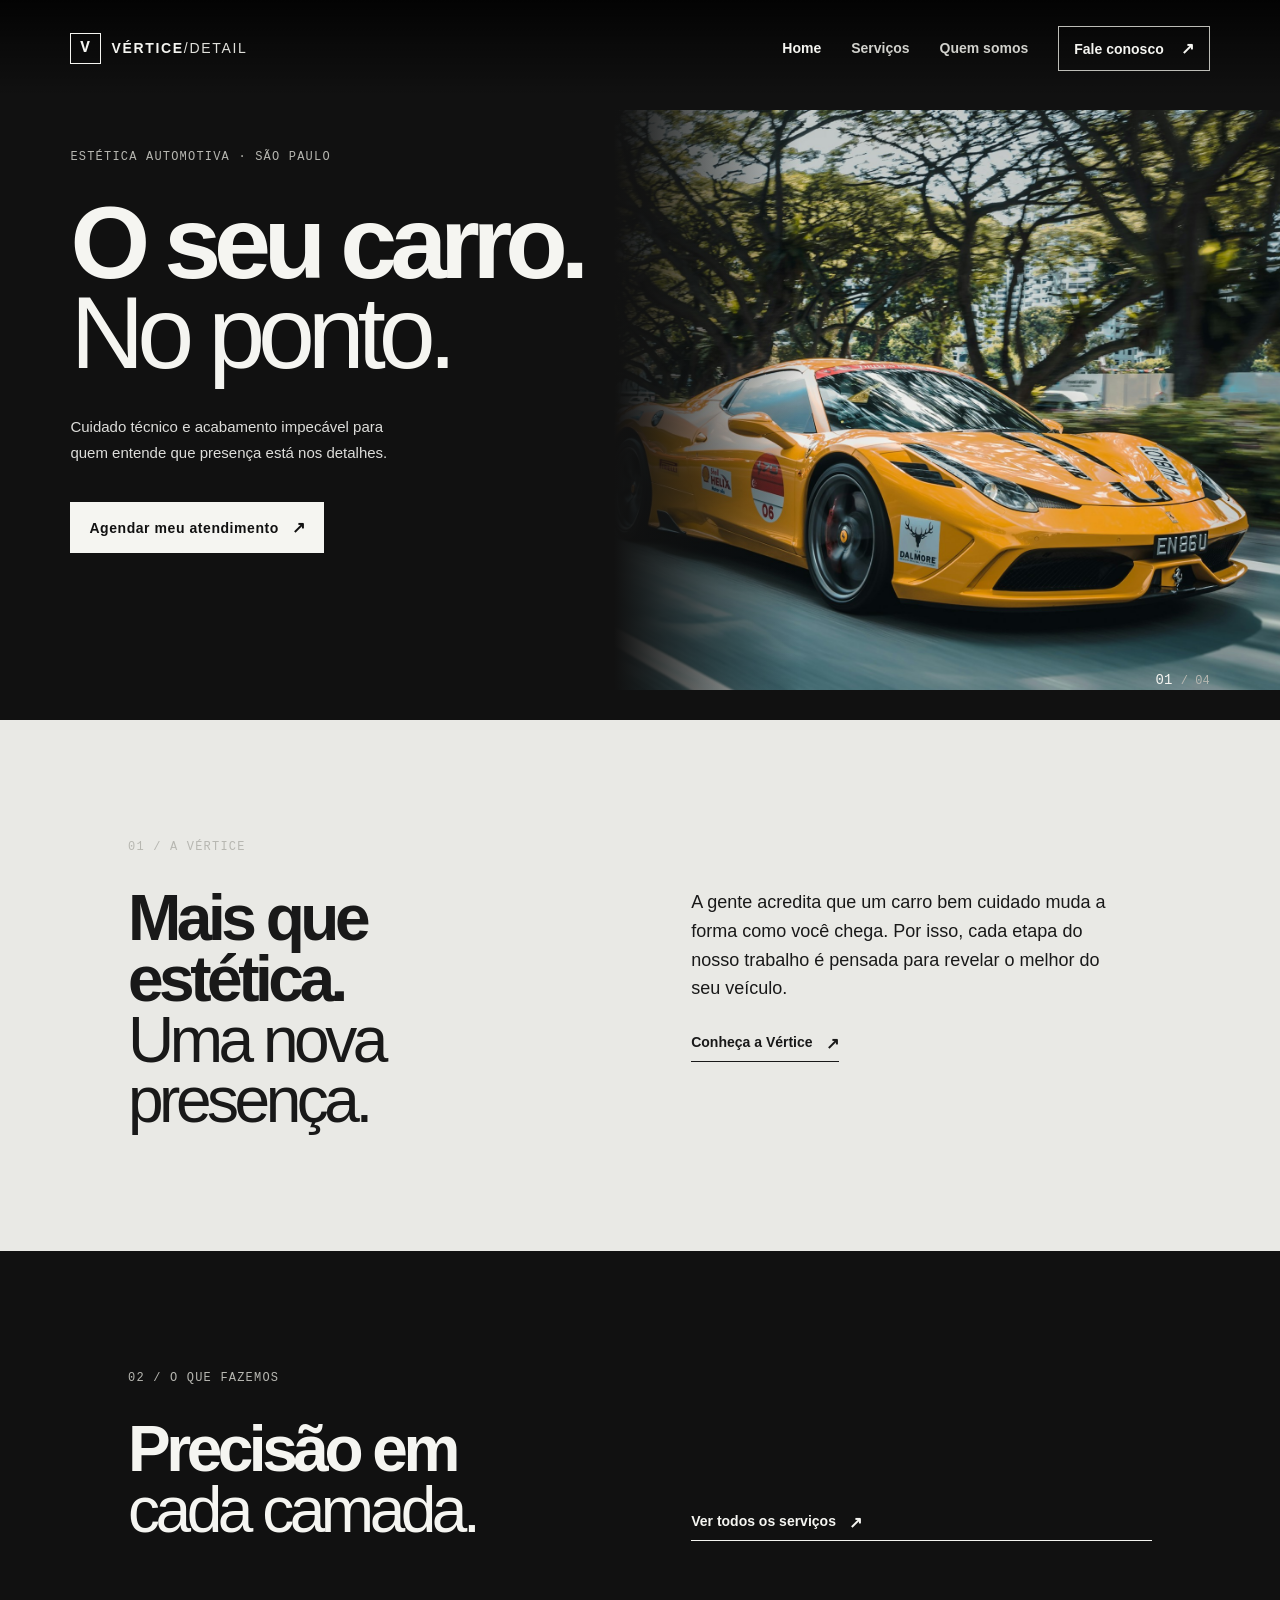
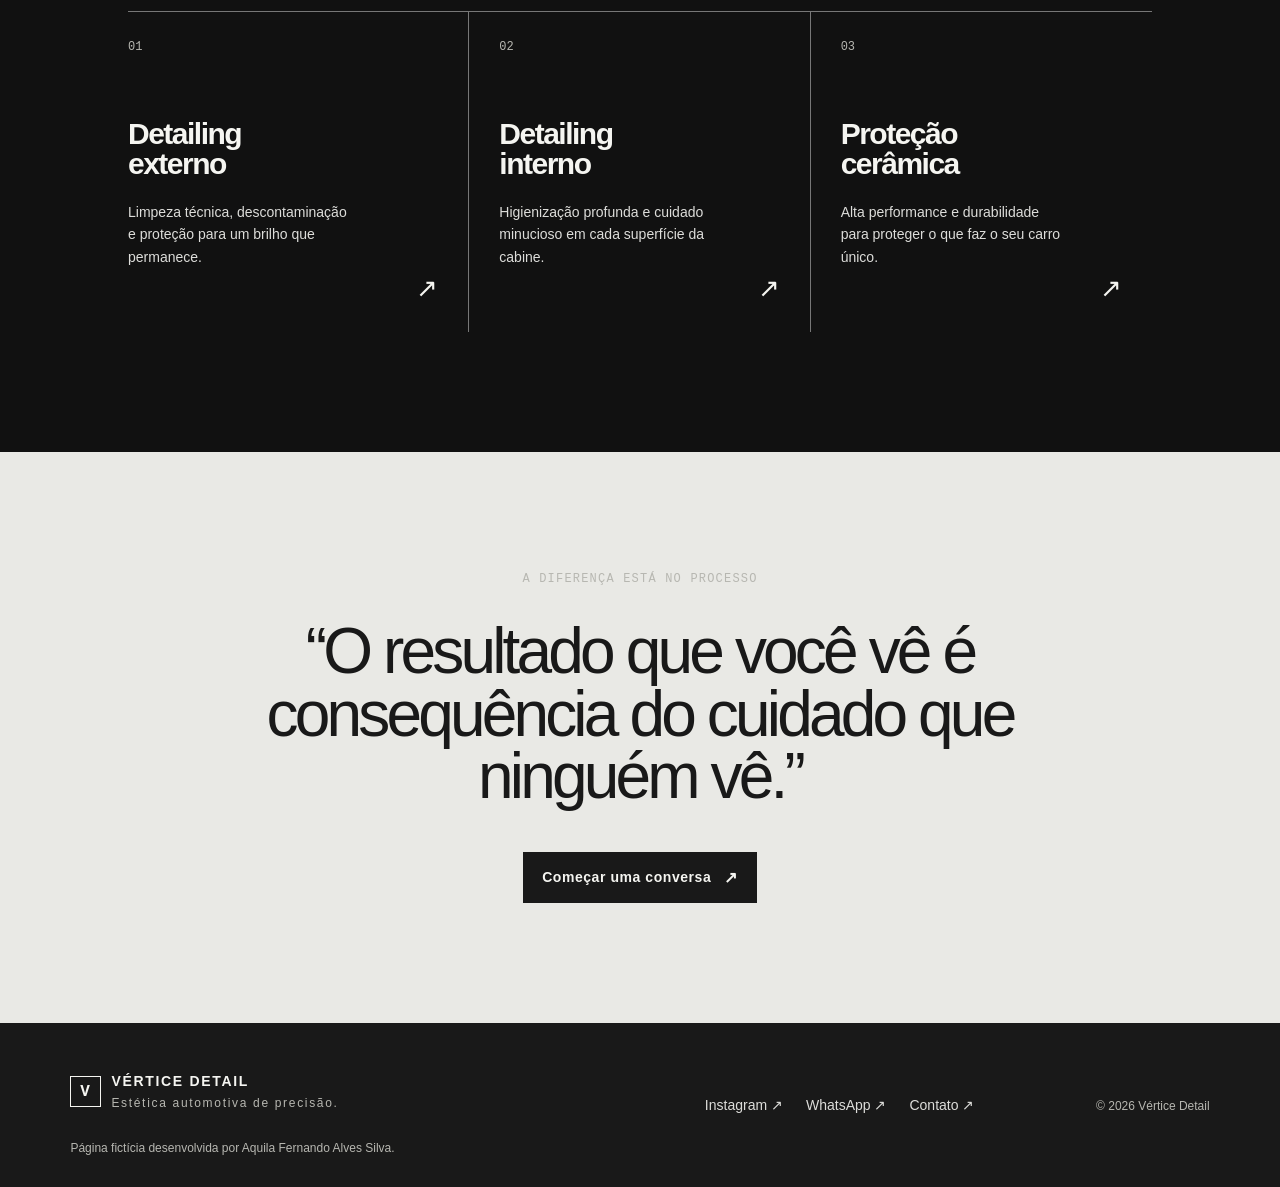
==== index.html @ d061bc7b "Reformat HTML for improved readability Applies consistent line breaks and indentation to meta tags, " ====
<!doctype html>
<html lang="pt-BR">
  <head>
    <meta charset="UTF-8" />
    <meta name="author" content="Aquila Fernando Alves Silva" />
    <meta name="viewport" content="width=device-width, initial-scale=1.0" />
    <meta name="referrer" content="no-referrer" />
    <meta
      http-equiv="Content-Security-Policy"
      content="default-src 'self'; base-uri 'self'; object-src 'none'; form-action 'none'; connect-src 'none'; script-src 'self'; style-src 'self' https://fonts.googleapis.com; font-src https://fonts.gstatic.com; img-src 'self'; media-src 'self';"
    />

    <title>Vértice Detail | Precisão em cada detalhe</title>

    <link
      rel="icon"
      href="assets/icons/arrow-up-right.svg"
      type="image/svg+xml"
    />
    <link rel="stylesheet" href="css/style.css" />
    <script src="js/main.js" defer></script>
  </head>

  <body>
    <a class="skip-link" href="#main-content"
      >Pular para o conteúdo principal</a
    >
    <!-- Cabeçalho compartilhado entre as páginas. -->
    <header class="site-header">
      <a
        class="brand"
        href="index.html"
        aria-label="Vértice Detail, página inicial"
        ><span class="brand-mark">V</span
        ><span>VÉRTICE<span class="brand-muted">/DETAIL</span></span></a
      >
      <button
        class="menu-toggle"
        type="button"
        aria-label="Abrir menu"
        aria-expanded="false"
        aria-controls="main-navigation"
      >
        <span></span><span></span>
      </button>
      <nav
        class="main-nav"
        id="main-navigation"
        aria-label="Navegação principal"
      >
        <a class="active" href="index.html" aria-current="page">Home</a
        ><a href="servicos.html">Serviços</a
        ><a href="quem-somos.html">Quem somos</a
        ><a class="nav-contact" href="contato.html"
          >Fale conosco <span>↗</span></a
        >
      </nav>
    </header>

    <!-- Conteúdo principal da página inicial. -->
    <main id="main-content" tabindex="-1">
      <section class="hero home-hero">
        <div class="hero-copy reveal">
          <p class="eyebrow">ESTÉTICA AUTOMOTIVA · SÃO PAULO</p>
          <h1>O seu carro.<br /><em>No ponto.</em></h1>
          <p class="hero-text">
            Cuidado técnico e acabamento impecável para quem entende que
            presença está nos detalhes.
          </p>
          <a class="button button-light" href="contato.html"
            >Agendar meu atendimento <span>↗</span></a
          >
        </div>
        <div
          class="hero-image image-home reveal"
          role="img"
          aria-label="Carro esportivo preto com acabamento brilhante"
        ></div>
        <div class="hero-number">01 <span>/ 04</span></div>
      </section>
      <section class="intro-section section-pad">
        <div class="section-label">01 / A VÉRTICE</div>
        <div class="intro-content">
          <h2>Mais que estética.<br /><em>Uma nova presença.</em></h2>
          <div>
            <p class="lead">
              A gente acredita que um carro bem cuidado muda a forma como você
              chega. Por isso, cada etapa do nosso trabalho é pensada para
              revelar o melhor do seu veículo.
            </p>
            <a class="text-link" href="quem-somos.html"
              >Conheça a Vértice <span>↗</span></a
            >
          </div>
        </div>
      </section>
      <section class="dark-section section-pad services-preview">
        <div class="section-label">02 / O QUE FAZEMOS</div>
        <div class="section-heading">
          <h2>Precisão em<br /><em>cada camada.</em></h2>
          <a class="text-link" href="servicos.html"
            >Ver todos os serviços <span>↗</span></a
          >
        </div>
        <div class="service-grid">
          <article class="service-card">
            <span class="service-index">01</span>
            <h3>Detailing<br />externo</h3>
            <p>
              Limpeza técnica, descontaminação e proteção para um brilho que
              permanece.
            </p>
            <a href="servicos.html" aria-label="Ver detailing externo">↗</a>
          </article>
          <article class="service-card">
            <span class="service-index">02</span>
            <h3>Detailing<br />interno</h3>
            <p>
              Higienização profunda e cuidado minucioso em cada superfície da
              cabine.
            </p>
            <a href="servicos.html" aria-label="Ver detailing interno">↗</a>
          </article>
          <article class="service-card">
            <span class="service-index">03</span>
            <h3>Proteção<br />cerâmica</h3>
            <p>
              Alta performance e durabilidade para proteger o que faz o seu
              carro único.
            </p>
            <a href="servicos.html" aria-label="Ver proteção cerâmica">↗</a>
          </article>
        </div>
      </section>
      <section class="quote-section section-pad">
        <p class="eyebrow">A DIFERENÇA ESTÁ NO PROCESSO</p>
        <blockquote>
          “O resultado que você vê é consequência do cuidado que ninguém vê.”
        </blockquote>
        <a class="button button-dark" href="contato.html"
          >Começar uma conversa <span>↗</span></a
        >
      </section>
    </main>

    <!-- Rodapé com autoria da página fictícia. -->
    <footer class="site-footer">
      <div class="footer-brand">
        <span class="brand-mark">V</span>
        <p>VÉRTICE DETAIL<br /><span>Estética automotiva de precisão.</span></p>
      </div>
      <div class="footer-links">
        <a href="contato.html">Instagram ↗</a
        ><a href="contato.html">WhatsApp ↗</a
        ><a href="contato.html">Contato ↗</a>
      </div>
      <p class="copyright">© 2026 Vértice Detail</p>
      <p class="footer-note">
        Página fictícia desenvolvida por Aquila Fernando Alves Silva.
      </p>
    </footer>
  </body>
</html>
---- css/style.css ----
@import url("https://fonts.googleapis.com/css2?family=Manrope:wght@400;500;600;700;800&display=swap");

/* Variáveis principais da identidade visual. */
:root {
  --black: #111111;
  --ink: #191919;
  --paper: #e9e9e5;
  --muted: #b7b7b1;
  --line: #c7c7c1;
  --white: #f5f5f1;
  --dark-text: #ddddda;
}

/* Base global e acessibilidade de foco. */
* {
  box-sizing: border-box;
}
html {
  scroll-behavior: smooth;
}
body {
  margin: 0;
  background: var(--paper);
  color: var(--ink);
  font-family: "Manrope", sans-serif;
  font-size: 16px;
}
a {
  color: inherit;
  text-decoration: none;
}
button,
input,
textarea {
  font: inherit;
}
:focus-visible {
  outline: 3px solid #f2f2ed;
  outline-offset: 4px;
}
/* Navegação principal e marca. */
.site-header {
  align-items: center;
  background: linear-gradient(180deg, rgba(0, 0, 0, 0.82), rgba(0, 0, 0, 0));
  display: flex;
  height: 96px;
  justify-content: space-between;
  padding: 0 5.5vw;
  position: absolute;
  top: 0;
  width: 100%;
  z-index: 2;
}
.brand,
.footer-brand {
  align-items: center;
  display: flex;
  font-size: 14px;
  font-weight: 800;
  gap: 10px;
  letter-spacing: 0.12em;
}
.site-header .brand {
  color: var(--white);
}
.brand-mark {
  align-items: center;
  border: 1px solid currentColor;
  display: inline-flex;
  font-family: monospace;
  font-size: 16px;
  height: 31px;
  justify-content: center;
  width: 31px;
}
.brand-muted {
  color: #e0e0db;
  font-weight: 500;
}
.main-nav {
  align-items: center;
  display: flex;
  font-size: 14px;
  font-weight: 600;
  gap: 30px;
}
.main-nav a {
  color: #d1d1cc;
  transition: color 0.2s;
}
.main-nav a:hover,
.main-nav a.active {
  color: var(--white);
}
.nav-contact {
  border: 1px solid #bdbdb7;
  color: var(--white) !important;
  padding: 12px 15px;
}
.nav-contact span,
.button span,
.text-link span {
  font-size: 16px;
  margin-left: 13px;
}
.menu-toggle {
  display: none;
}
/* Hero e chamada inicial. */
.hero {
  background: var(--black);
  color: var(--white);
  min-height: 720px;
  overflow: hidden;
  padding: 150px 5.5vw 72px;
  position: relative;
}
.hero-copy {
  position: relative;
  width: 54%;
  z-index: 1;
}
.eyebrow,
.section-label {
  color: var(--muted);
  font-family: monospace;
  font-size: 12px;
  letter-spacing: 0.1em;
  margin: 0 0 34px;
}
.hero h1 {
  font-size: clamp(56px, 8vw, 124px);
  letter-spacing: -0.07em;
  line-height: 0.88;
  margin: 0 0 36px;
}
.hero h1 em,
h2 em {
  font-style: normal;
  font-weight: 400;
}
.hero-text {
  color: var(--dark-text);
  font-size: 15px;
  line-height: 1.7;
  margin: 0 0 37px;
  max-width: 330px;
}
.button {
  align-items: center;
  display: inline-flex;
  font-size: 14px;
  font-weight: 700;
  letter-spacing: 0.04em;
  padding: 16px 19px;
  transition: transform 0.2s;
}
.button:hover {
  transform: translateY(-3px);
}
.button-light {
  background: var(--white);
  color: var(--black);
}
.button-dark {
  background: var(--ink);
  color: var(--white);
}
.hero-image {
  aspect-ratio: 13 / 10;
  background-position: center;
  background-size: cover;
  height: 580px;
  position: absolute;
  right: 0;
  top: 110px;
  width: 52%;
}
.image-home {
  background-image:
    linear-gradient(90deg, var(--black), transparent 28%),
    url("../assets/images/hero-car.jpg");
}
.hero-number {
  bottom: 32px;
  color: var(--white);
  font: 14px monospace;
  position: absolute;
  right: 5.5vw;
}
.hero-number span {
  color: var(--muted);
  font-size: 12px;
}
/* Seções de conteúdo e serviços. */
.section-pad {
  padding: 120px 10vw;
}
.intro-content,
.section-heading,
.content-grid,
.contact-layout {
  display: grid;
  gap: 8vw;
  grid-template-columns: 1fr 1fr;
}
.intro-content h2,
.section-heading h2,
.content-grid h2,
.contact-details h2 {
  font-size: clamp(37px, 5vw, 70px);
  letter-spacing: -0.07em;
  line-height: 0.95;
  margin: 0;
}
.lead {
  font-size: 18px;
  line-height: 1.6;
  margin: 0 0 30px;
  max-width: 430px;
}
.text-link {
  border-bottom: 1px solid currentColor;
  display: inline-flex;
  font-size: 14px;
  font-weight: 700;
  padding-bottom: 8px;
}
.dark-section {
  background: var(--black);
  color: var(--white);
}
.section-heading {
  align-items: end;
  margin-bottom: 70px;
}
.service-grid {
  border-top: 1px solid #777;
  display: grid;
  grid-template-columns: repeat(3, 1fr);
}
.service-card {
  border-right: 1px solid #777;
  min-height: 320px;
  padding: 24px 30px 30px 0;
  position: relative;
}
.service-card + .service-card {
  padding-left: 30px;
}
.service-card:last-child {
  border: 0;
}
.service-index,
.numbered-list span,
.service-row span {
  color: var(--muted);
  font: 12px monospace;
}
.service-card h3 {
  font-size: 30px;
  letter-spacing: -0.05em;
  line-height: 1;
  margin: 65px 0 22px;
}
.service-card p,
.service-row p {
  color: var(--dark-text);
  font-size: 14px;
  line-height: 1.6;
  max-width: 230px;
}
.service-card > a {
  bottom: 28px;
  font-size: 26px;
  position: absolute;
  right: 30px;
}
.quote-section {
  align-items: center;
  display: flex;
  flex-direction: column;
  text-align: center;
}
.quote-section blockquote {
  font-size: clamp(30px, 5vw, 66px);
  letter-spacing: -0.06em;
  line-height: 0.98;
  margin: 0 auto 44px;
  max-width: 900px;
}
/* Rodapé e autoria do projeto. */
.site-footer {
  align-items: end;
  background: var(--ink);
  color: var(--white);
  display: grid;
  grid-template-columns: 1fr 1fr auto;
  padding: 48px 5.5vw 32px;
}
.footer-brand p {
  font-size: 14px;
  line-height: 1.5;
  margin: 0;
}
.footer-brand p span,
.copyright,
.footer-note {
  color: var(--muted);
  font-size: 12px;
  font-weight: 400;
}
.footer-links {
  display: flex;
  gap: 23px;
  justify-content: center;
}
.footer-links a {
  color: var(--dark-text);
  font-size: 14px;
}
.copyright {
  margin: 0;
}
.footer-note {
  grid-column: 1 / -1;
  margin: 28px 0 0;
}
.page-hero {
  background: var(--black);
  color: var(--white);
  min-height: 480px;
  padding: 180px 10vw 70px;
}
.page-hero h1 {
  font-size: clamp(52px, 9vw, 120px);
  letter-spacing: -0.08em;
  line-height: 0.85;
  margin: 0;
}
.page-hero p {
  color: var(--dark-text);
  font-size: 16px;
  line-height: 1.6;
  margin: 32px 0 0;
  max-width: 370px;
}
.body-copy {
  font-size: 16px;
  line-height: 1.8;
  max-width: 500px;
}
.numbered-list,
.service-list {
  border-top: 1px solid var(--line);
  margin-top: 50px;
}
.numbered-list div {
  align-items: center;
  border-bottom: 1px solid var(--line);
  display: flex;
  justify-content: space-between;
  padding: 22px 0;
}
.service-list {
  border-color: #777;
}
.service-row {
  align-items: center;
  border-bottom: 1px solid #777;
  display: grid;
  gap: 20px;
  grid-template-columns: 60px 180px 1fr 30px;
  padding: 30px 0;
}
.service-image {
  aspect-ratio: 16 / 10;
  display: block;
  object-fit: cover;
  width: 100%;
}
.service-copy h3,
.service-copy p {
  margin-left: 0;
}
.service-row h3 {
  font-size: 28px;
  letter-spacing: -0.05em;
  margin: 0;
}
.service-row p {
  margin: 0;
}
.contact-layout {
  grid-template-columns: 0.8fr 1.2fr;
}
.contact-details p {
  color: #4d4d49;
  font-size: 16px;
  line-height: 1.6;
  max-width: 280px;
}
.contact-details address {
  font-size: 16px;
  font-style: normal;
  line-height: 2;
  margin-top: 60px;
}
/* Formulário e mensagens de validação. */
.contact-form {
  display: grid;
  gap: 28px;
}
.field {
  border-bottom: 1px solid #777;
  display: flex;
  flex-direction: column;
  gap: 10px;
  padding-bottom: 12px;
}
.field label {
  color: #50504b;
  font: 12px monospace;
  letter-spacing: 0.08em;
}
.field input,
.field textarea {
  background: transparent;
  border: 0;
  color: var(--ink);
  font:
    16px "Manrope",
    sans-serif;
  outline: none;
  padding: 0;
  resize: vertical;
}
.field input::placeholder,
.field textarea::placeholder {
  color: #656560;
  opacity: 1;
}
.field textarea {
  min-height: 85px;
}
.form-status {
  color: #315f3d;
  font-size: 14px;
  margin: 12px 0 0;
}
.honeypot {
  height: 0;
  left: -9999px;
  overflow: hidden;
  position: absolute;
  width: 1px;
}
.consent-field {
  align-items: flex-start;
  color: #4d4d49;
  display: flex;
  font-size: 12px;
  gap: 9px;
  line-height: 1.5;
  margin-bottom: 16px;
}
.consent-field input {
  accent-color: var(--ink);
  flex: 0 0 auto;
  margin-top: 3px;
}
.privacy-note {
  color: #656560;
  font-size: 12px;
  line-height: 1.5;
  margin: 12px 0 0;
}
.field-error {
  border-color: #9b2d2d;
}
.error-message {
  color: #9b2d2d;
  font-size: 14px;
  margin: 6px 0 0;
}

.skip-link {
  background: var(--white);
  color: var(--black);
  left: 1rem;
  padding: 0.75rem 1rem;
  position: absolute;
  top: -5rem;
  z-index: 10;
}

.skip-link:focus {
  top: 1rem;
}

@media (prefers-reduced-motion: reduce) {
  *,
  *::before,
  *::after {
    scroll-behavior: auto !important;
    transition-duration: 0.01ms !important;
    animation-duration: 0.01ms !important;
    animation-iteration-count: 1 !important;
  }
}
/* Adaptações para telas pequenas. */
@media (max-width: 700px) {
  .site-header {
    height: 72px;
    padding: 0 6vw;
  }
  .menu-toggle {
    background: transparent;
    border: 0;
    display: grid;
    gap: 5px;
    padding: 10px;
    position: relative;
    z-index: 3;
  }
  .menu-toggle span {
    background: var(--white);
    display: block;
    height: 1px;
    width: 23px;
  }
  .main-nav {
    align-items: stretch;
    background: var(--black);
    display: none;
    flex-direction: column;
    gap: 0;
    left: 0;
    padding: 80px 6vw 30px;
    position: absolute;
    top: 0;
    width: 100%;
  }
  .main-nav.open {
    display: flex;
  }
  .main-nav a {
    border-bottom: 1px solid #777;
    color: var(--white);
    padding: 17px 0;
  }
  .hero {
    min-height: 0;
    padding: 138px 6vw 80px;
  }
  .hero-copy {
    width: 100%;
  }
  .hero h1 {
    font-size: clamp(58px, 18vw, 100px);
  }
  .hero-image {
    height: auto;
    margin: 70px -6vw 0;
    position: relative;
    right: auto;
    top: auto;
    width: calc(100% + 12vw);
  }
  .image-home {
    background-image:
      linear-gradient(0deg, var(--black), transparent 70%),
      url("../assets/images/hero-car.jpg");
  }
  .hero-number {
    bottom: 24px;
    right: 6vw;
  }
  .section-pad {
    padding: 80px 8vw;
  }
  .intro-content,
  .section-heading,
  .content-grid,
  .contact-layout {
    display: block;
  }
  .intro-content h2,
  .section-heading h2 {
    margin-bottom: 40px;
  }
  .service-grid {
    display: block;
  }
  .service-card,
  .service-card + .service-card {
    border-bottom: 1px solid #777;
    border-right: 0;
    min-height: 260px;
    padding: 24px 0;
  }
  .service-card h3 {
    margin-top: 45px;
  }
  .section-heading {
    margin-bottom: 45px;
  }
  .site-footer {
    display: block;
    padding: 40px 8vw 25px;
  }
  .footer-links {
    justify-content: start;
    margin: 35px 0;
  }
  .page-hero {
    min-height: 400px;
    padding: 145px 8vw 55px;
  }
  .page-hero h1 {
    font-size: 63px;
  }
  .service-row {
    grid-template-columns: 40px 100px 1fr 20px;
    gap: 14px;
  }
  .service-row p {
    max-width: none;
  }
  .service-row h3 {
    font-size: 22px;
  }
  .contact-details {
    margin-bottom: 60px;
  }
  .contact-details address {
    margin-top: 35px;
  }
  .quote-section blockquote {
    font-size: 43px;
  }
}
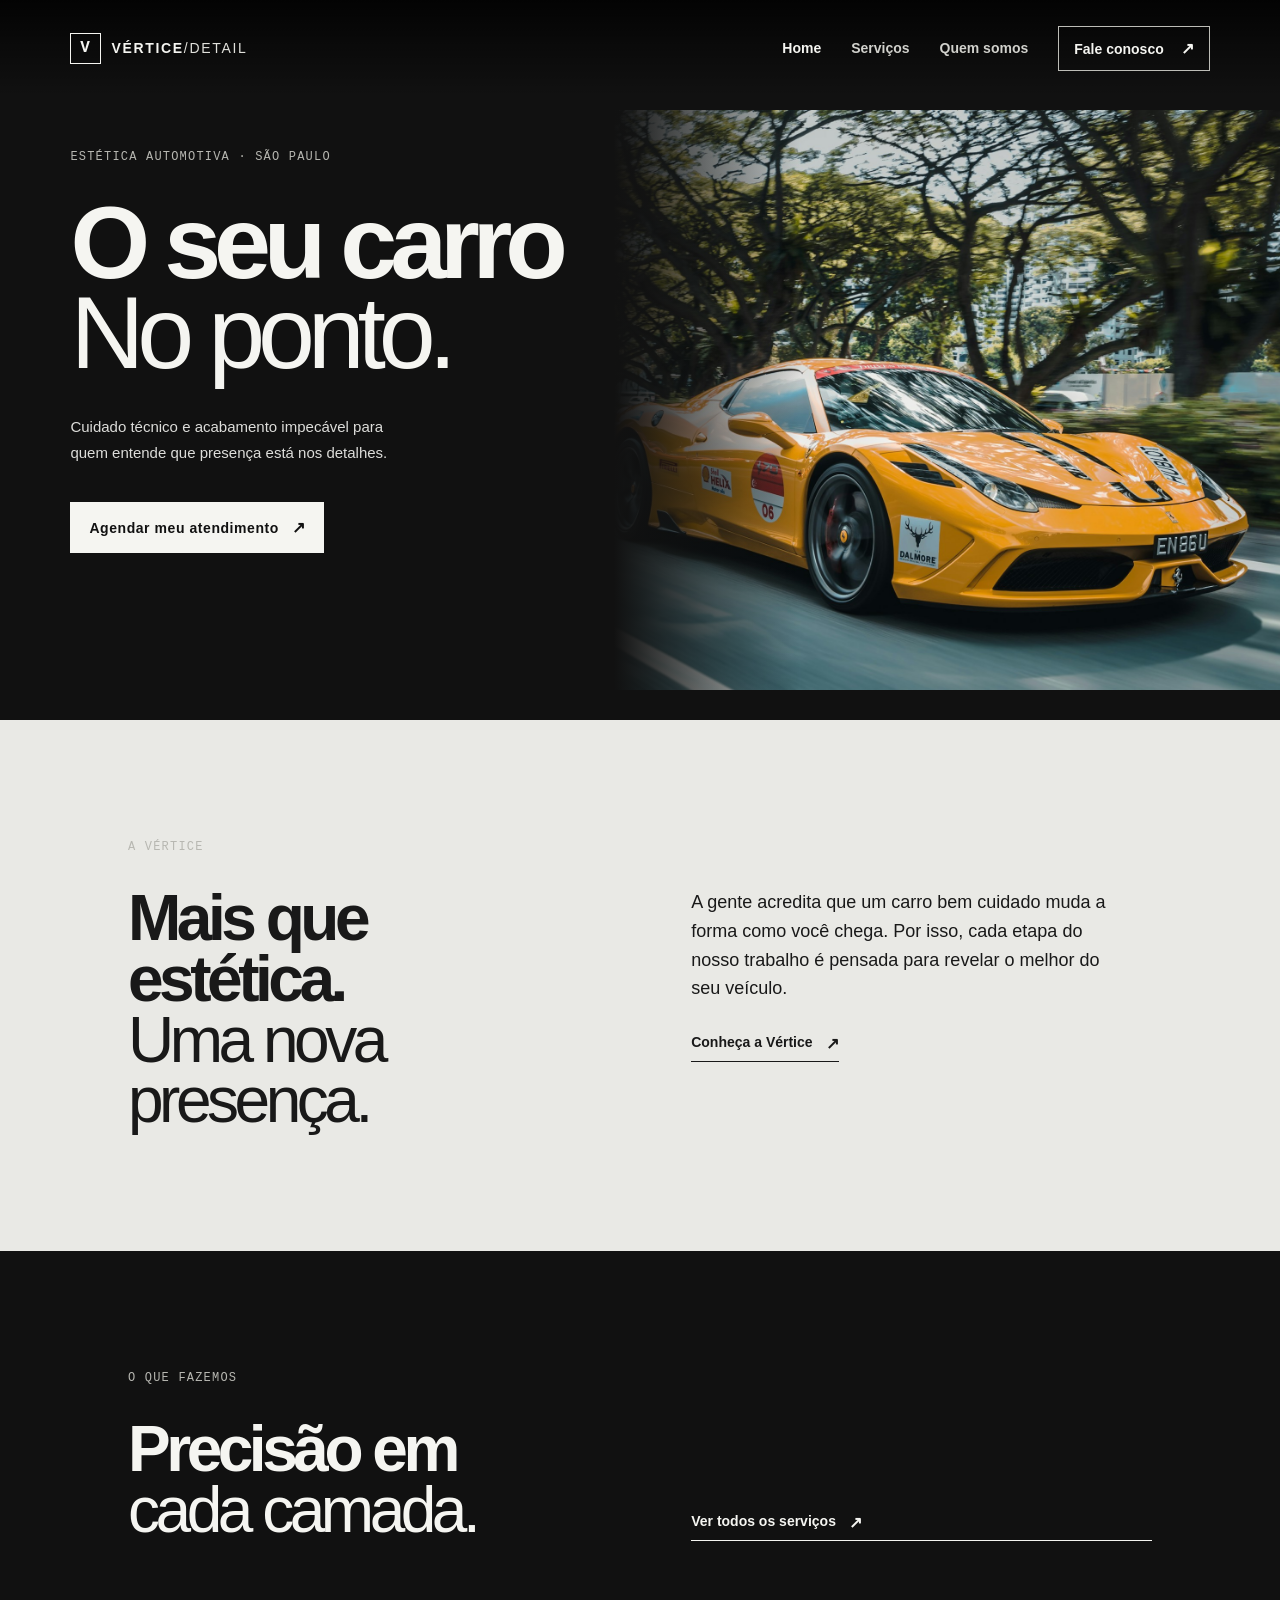
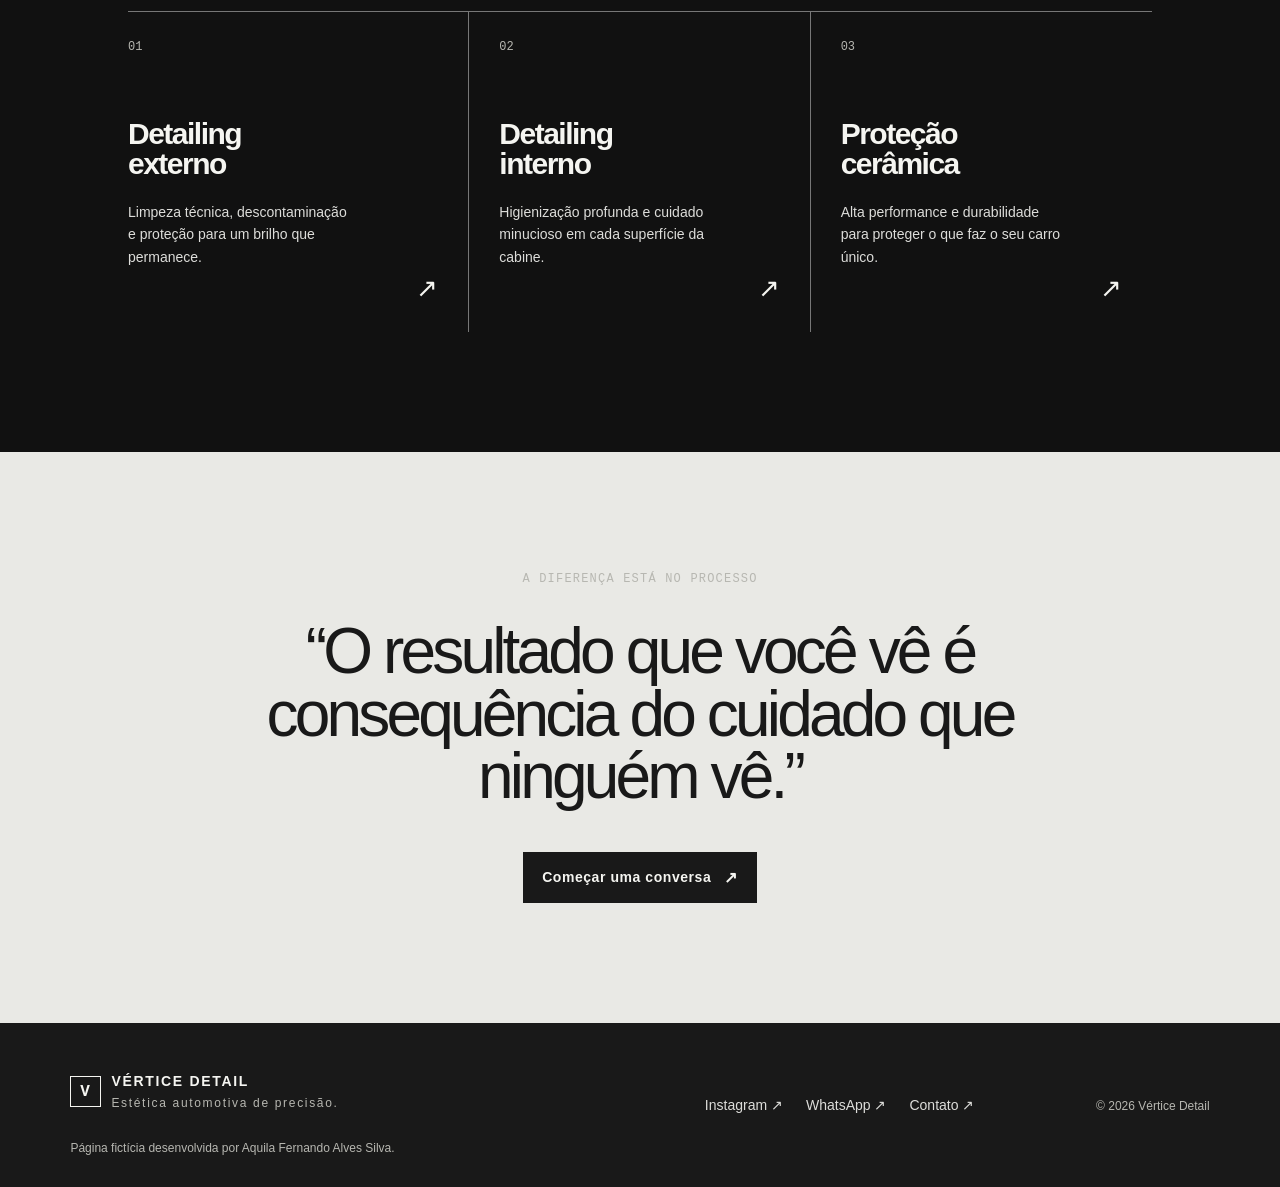
==== commit 41d36163: "Add SEO metadata and web manifest Implements technical SEO requirements including a web manifest, si" ====
--- a/index.html
+++ b/index.html
@@ -4,6 +4,11 @@
     <meta charset="UTF-8" />
     <meta name="author" content="Aquila Fernando Alves Silva" />
     <meta name="viewport" content="width=device-width, initial-scale=1.0" />
+    <meta
+      name="description"
+      content="Estética automotiva de precisão em São Paulo. Detailing, proteção cerâmica e cuidado técnico para o seu carro."
+    />
+    <meta name="theme-color" content="#111111" />
     <meta name="referrer" content="no-referrer" />
     <meta
       http-equiv="Content-Security-Policy"
@@ -11,12 +16,23 @@
     />
 
     <title>Vértice Detail | Precisão em cada detalhe</title>
+    <meta property="og:type" content="website" />
+    <meta
+      property="og:title"
+      content="Vértice Detail | Precisão em cada detalhe"
+    />
+    <meta
+      property="og:description"
+      content="Cuidado técnico e acabamento impecável para quem entende que presença está nos detalhes."
+    />
+    <meta property="og:image" content="assets/images/hero-car.jpg" />
 
     <link
       rel="icon"
       href="assets/icons/arrow-up-right.svg"
       type="image/svg+xml"
     />
+    <link rel="manifest" href="site.webmanifest" />
     <link rel="stylesheet" href="css/style.css" />
     <script src="js/main.js" defer></script>
   </head>
@@ -62,7 +78,7 @@
       <section class="hero home-hero">
         <div class="hero-copy reveal">
           <p class="eyebrow">ESTÉTICA AUTOMOTIVA · SÃO PAULO</p>
-          <h1>O seu carro.<br /><em>No ponto.</em></h1>
+          <h1>O seu carro<br /><em>No ponto.</em></h1>
           <p class="hero-text">
             Cuidado técnico e acabamento impecável para quem entende que
             presença está nos detalhes.
@@ -76,10 +92,9 @@
           role="img"
           aria-label="Carro esportivo preto com acabamento brilhante"
         ></div>
-        <div class="hero-number">01 <span>/ 04</span></div>
       </section>
       <section class="intro-section section-pad">
-        <div class="section-label">01 / A VÉRTICE</div>
+        <div class="section-label">A VÉRTICE</div>
         <div class="intro-content">
           <h2>Mais que estética.<br /><em>Uma nova presença.</em></h2>
           <div>
@@ -95,7 +110,7 @@
         </div>
       </section>
       <section class="dark-section section-pad services-preview">
-        <div class="section-label">02 / O QUE FAZEMOS</div>
+        <div class="section-label">O QUE FAZEMOS</div>
         <div class="section-heading">
           <h2>Precisão em<br /><em>cada camada.</em></h2>
           <a class="text-link" href="servicos.html"
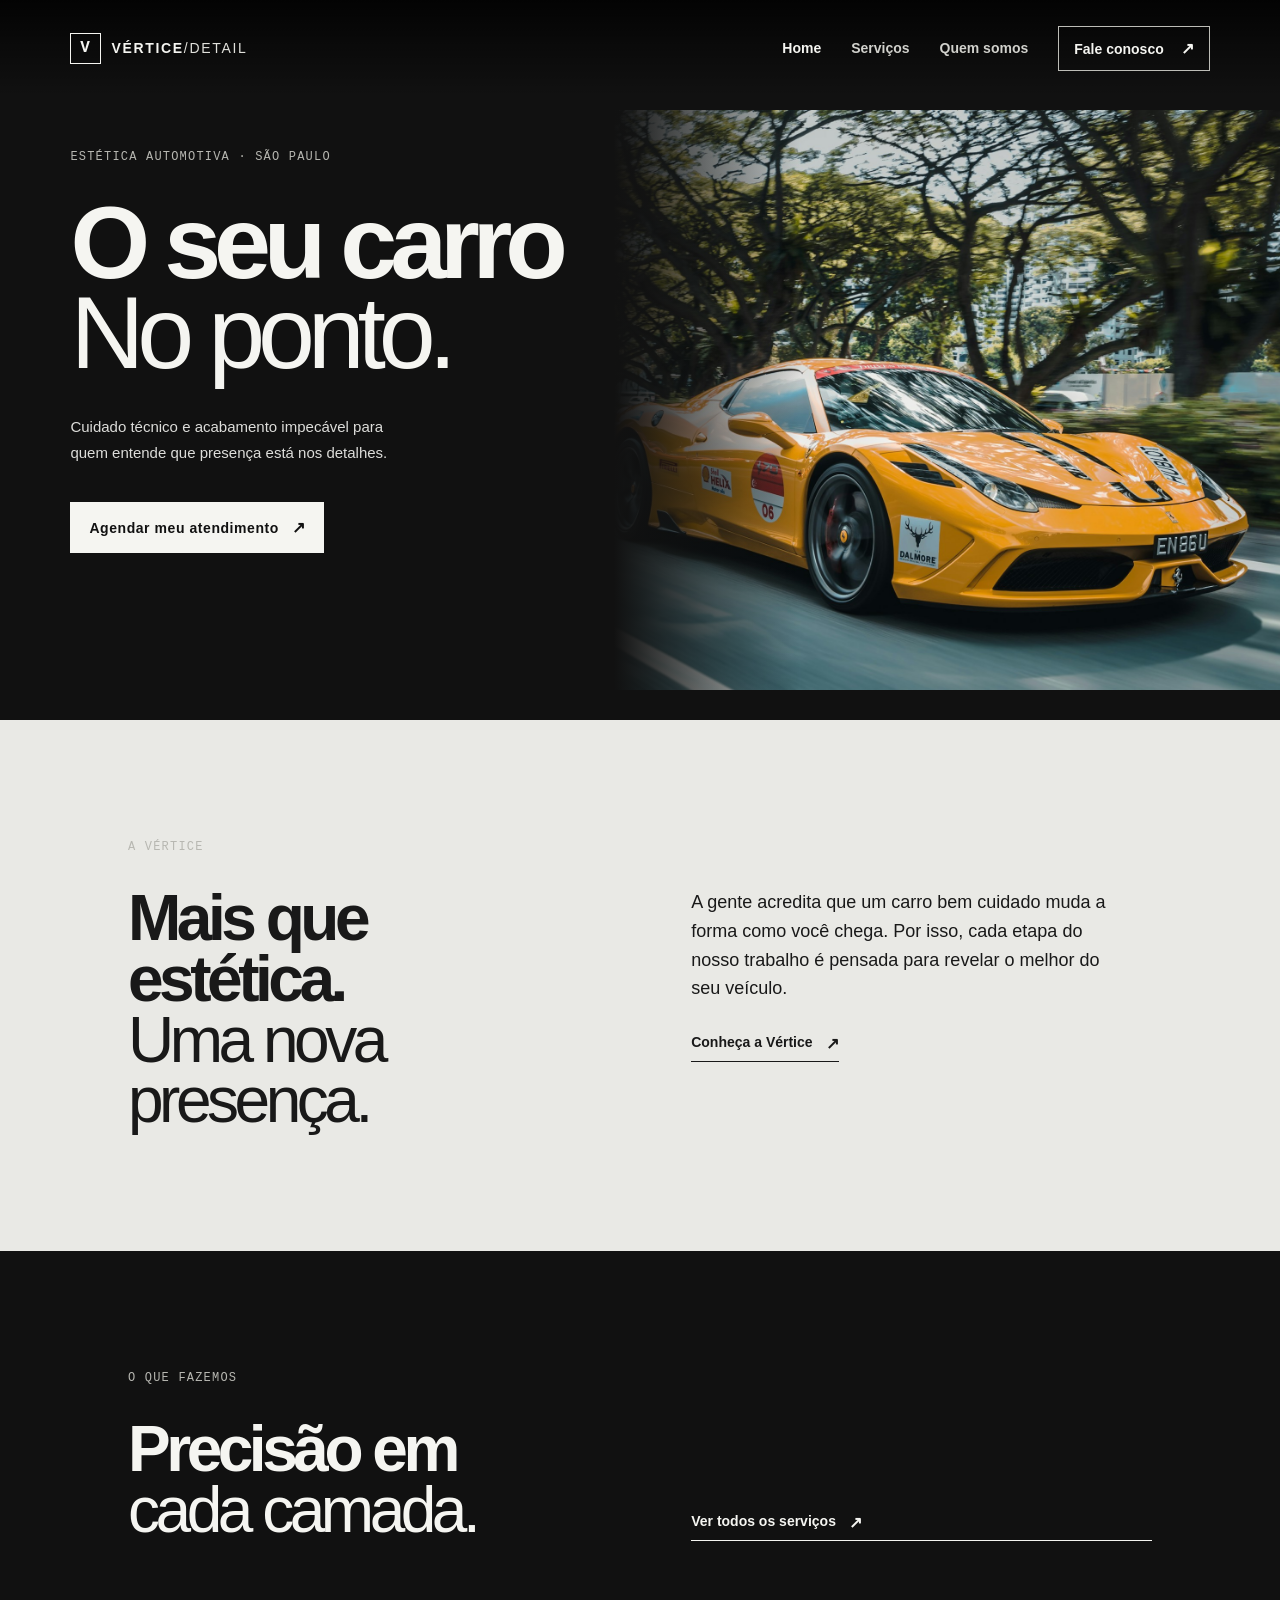
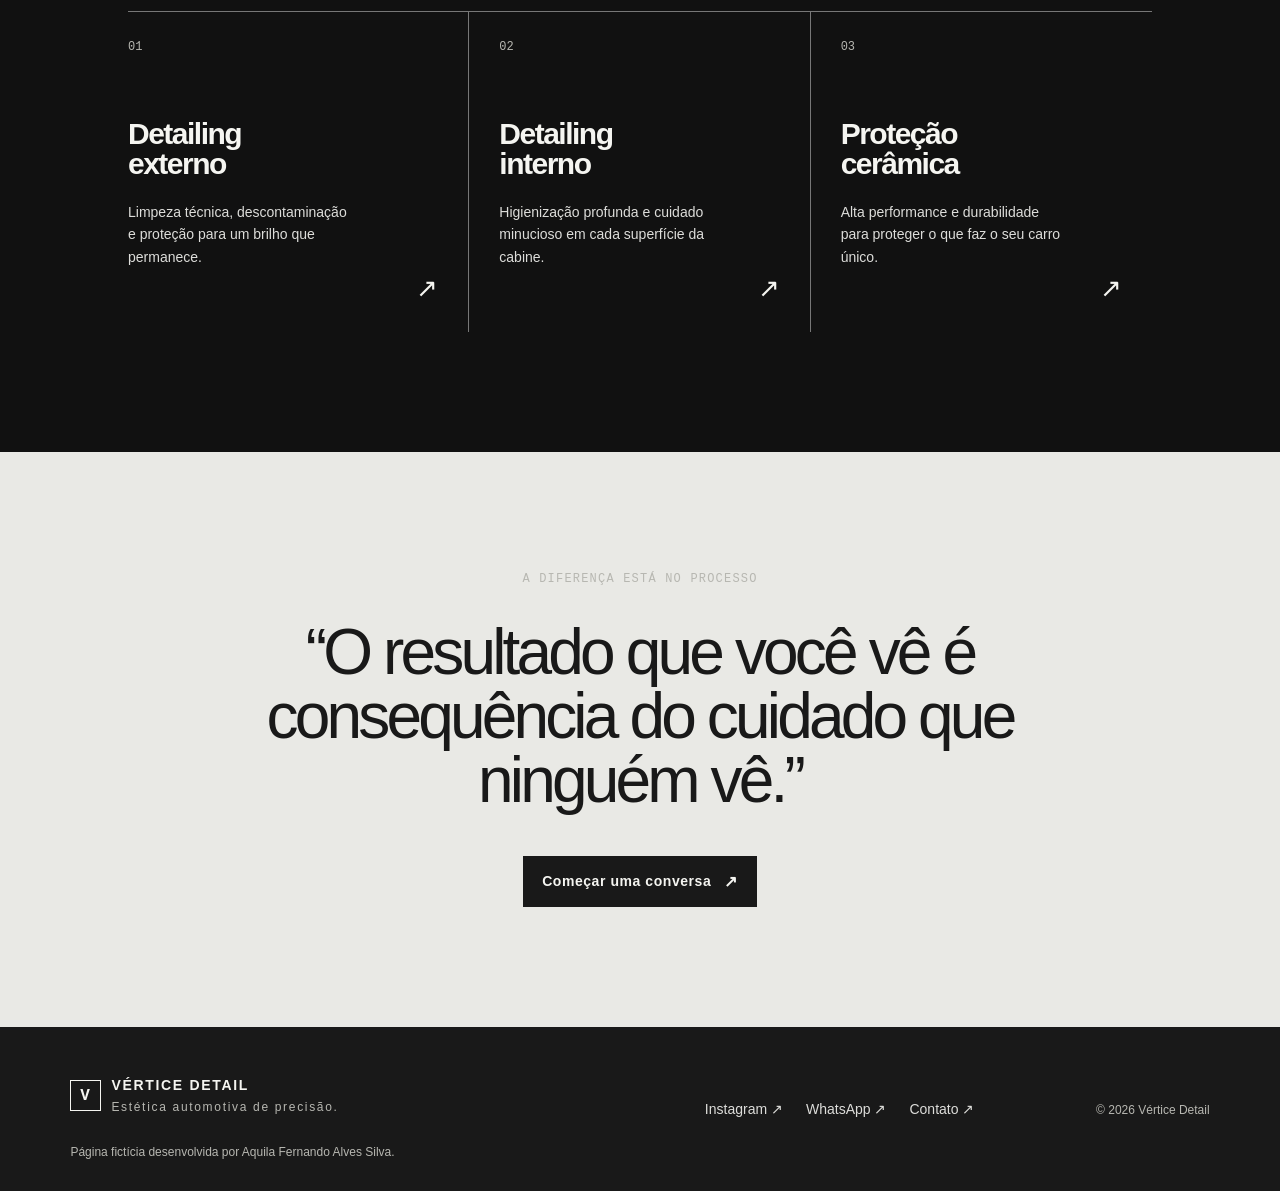
==== commit e5eb5a57: "Simplify layout by removing numbered section labels Removes the '01 /', '02 /' prefix from section l" ====
--- a/index.html
+++ b/index.html
@@ -4,11 +4,6 @@
     <meta charset="UTF-8" />
     <meta name="author" content="Aquila Fernando Alves Silva" />
     <meta name="viewport" content="width=device-width, initial-scale=1.0" />
-    <meta
-      name="description"
-      content="Estética automotiva de precisão em São Paulo. Detailing, proteção cerâmica e cuidado técnico para o seu carro."
-    />
-    <meta name="theme-color" content="#111111" />
     <meta name="referrer" content="no-referrer" />
     <meta
       http-equiv="Content-Security-Policy"
@@ -16,23 +11,12 @@
     />
 
     <title>Vértice Detail | Precisão em cada detalhe</title>
-    <meta property="og:type" content="website" />
-    <meta
-      property="og:title"
-      content="Vértice Detail | Precisão em cada detalhe"
-    />
-    <meta
-      property="og:description"
-      content="Cuidado técnico e acabamento impecável para quem entende que presença está nos detalhes."
-    />
-    <meta property="og:image" content="assets/images/hero-car.jpg" />
 
     <link
       rel="icon"
       href="assets/icons/arrow-up-right.svg"
       type="image/svg+xml"
     />
-    <link rel="manifest" href="site.webmanifest" />
     <link rel="stylesheet" href="css/style.css" />
     <script src="js/main.js" defer></script>
   </head>
--- a/css/style.css
+++ b/css/style.css
@@ -181,17 +181,6 @@
     linear-gradient(90deg, var(--black), transparent 28%),
     url("../assets/images/hero-car.jpg");
 }
-.hero-number {
-  bottom: 32px;
-  color: var(--white);
-  font: 14px monospace;
-  position: absolute;
-  right: 5.5vw;
-}
-.hero-number span {
-  color: var(--muted);
-  font-size: 12px;
-}
 /* Seções de conteúdo e serviços. */
 .section-pad {
   padding: 120px 10vw;
@@ -285,9 +274,10 @@
 .quote-section blockquote {
   font-size: clamp(30px, 5vw, 66px);
   letter-spacing: -0.06em;
-  line-height: 0.98;
+  line-height: 1;
   margin: 0 auto 44px;
   max-width: 900px;
+  text-align: center;
 }
 /* Rodapé e autoria do projeto. */
 .site-footer {
@@ -344,6 +334,9 @@
   line-height: 1.6;
   margin: 32px 0 0;
   max-width: 370px;
+}
+.error-page .button {
+  margin-top: 36px;
 }
 .body-copy {
   font-size: 16px;
@@ -572,10 +565,6 @@
       linear-gradient(0deg, var(--black), transparent 70%),
       url("../assets/images/hero-car.jpg");
   }
-  .hero-number {
-    bottom: 24px;
-    right: 6vw;
-  }
   .section-pad {
     padding: 80px 8vw;
   }
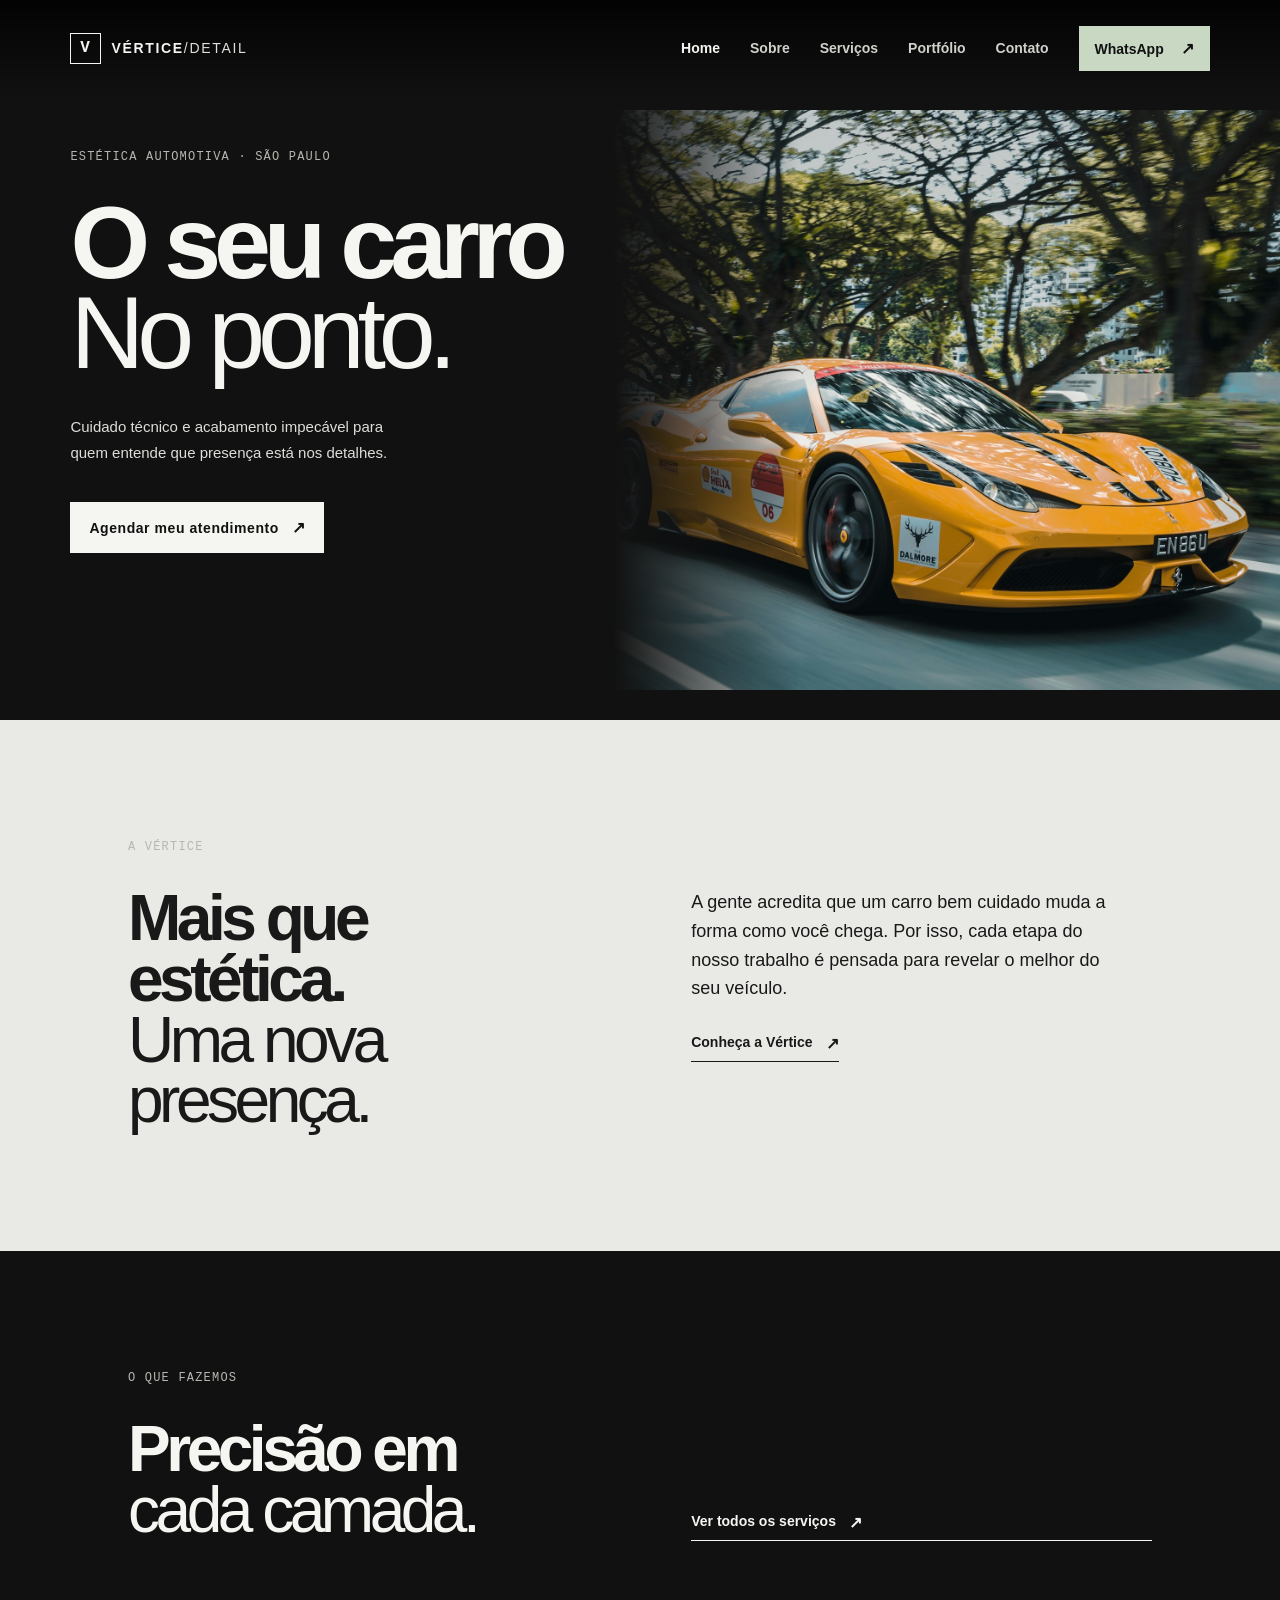
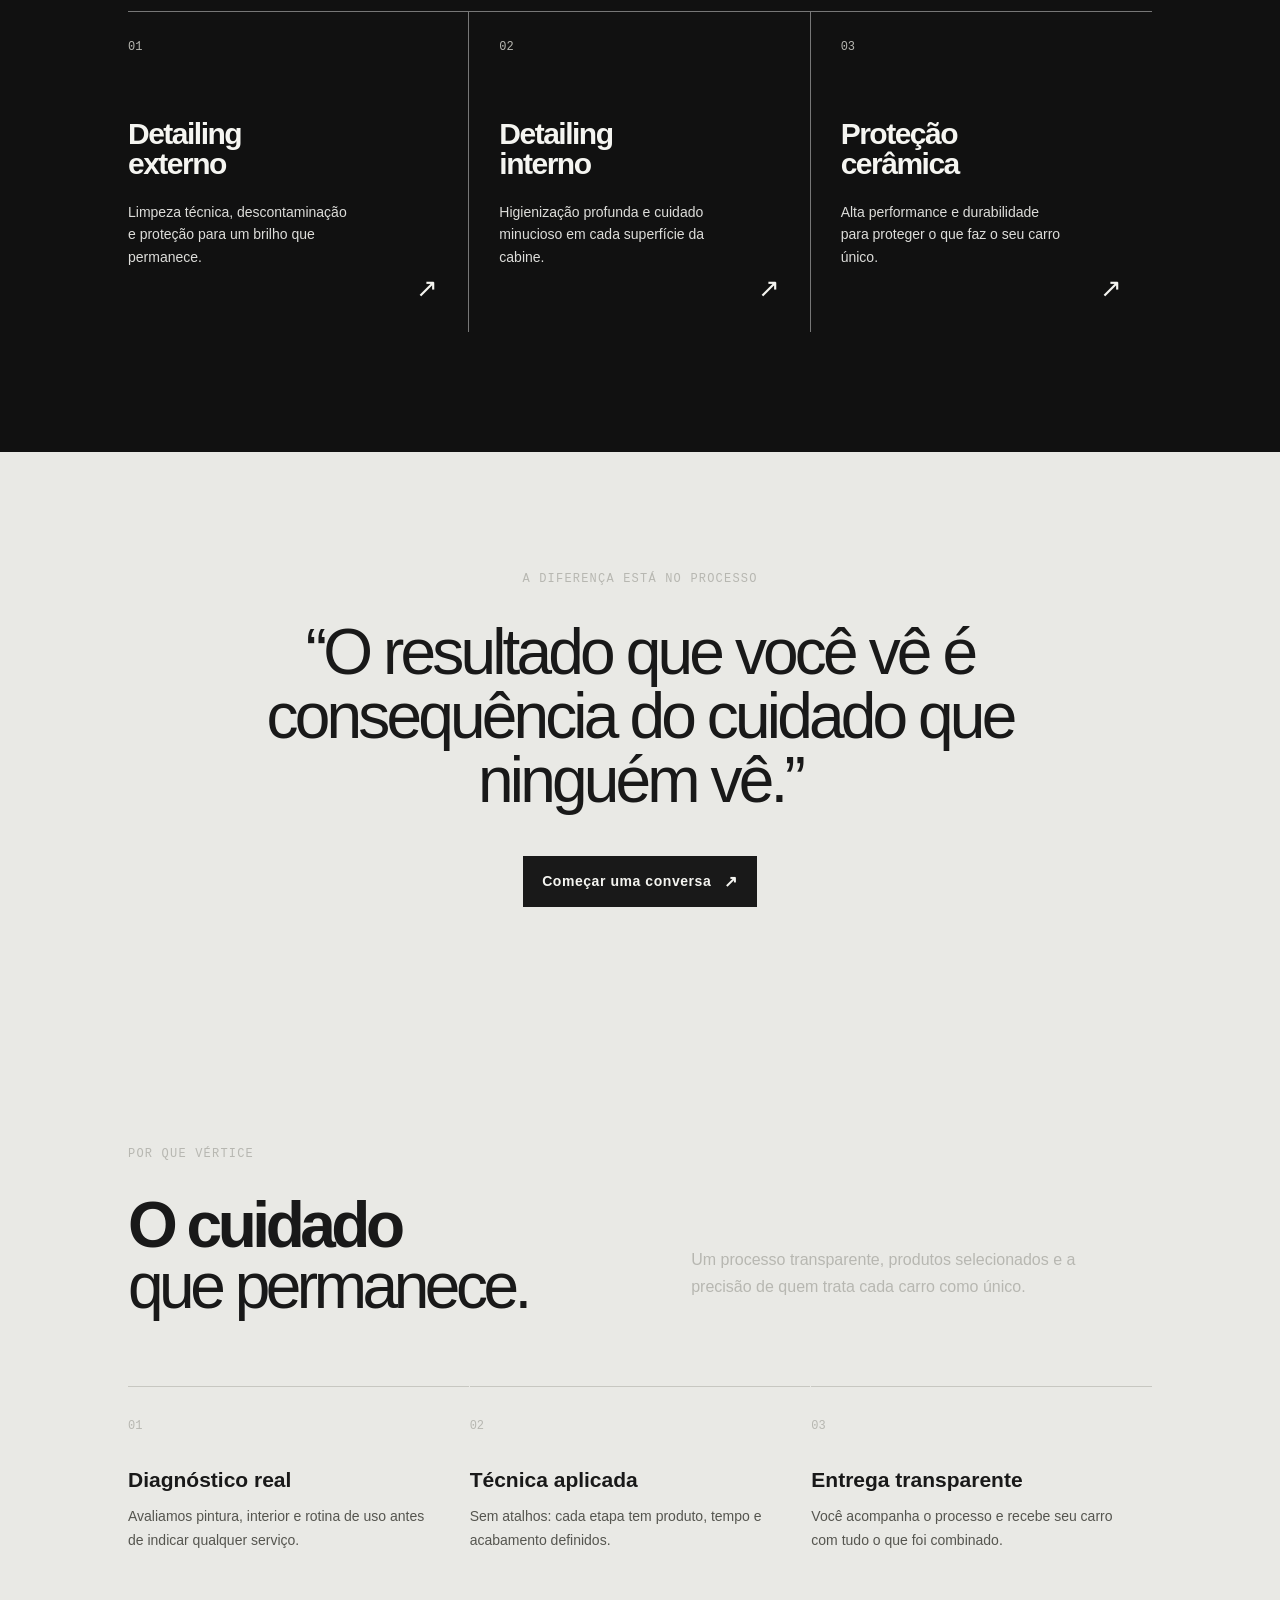
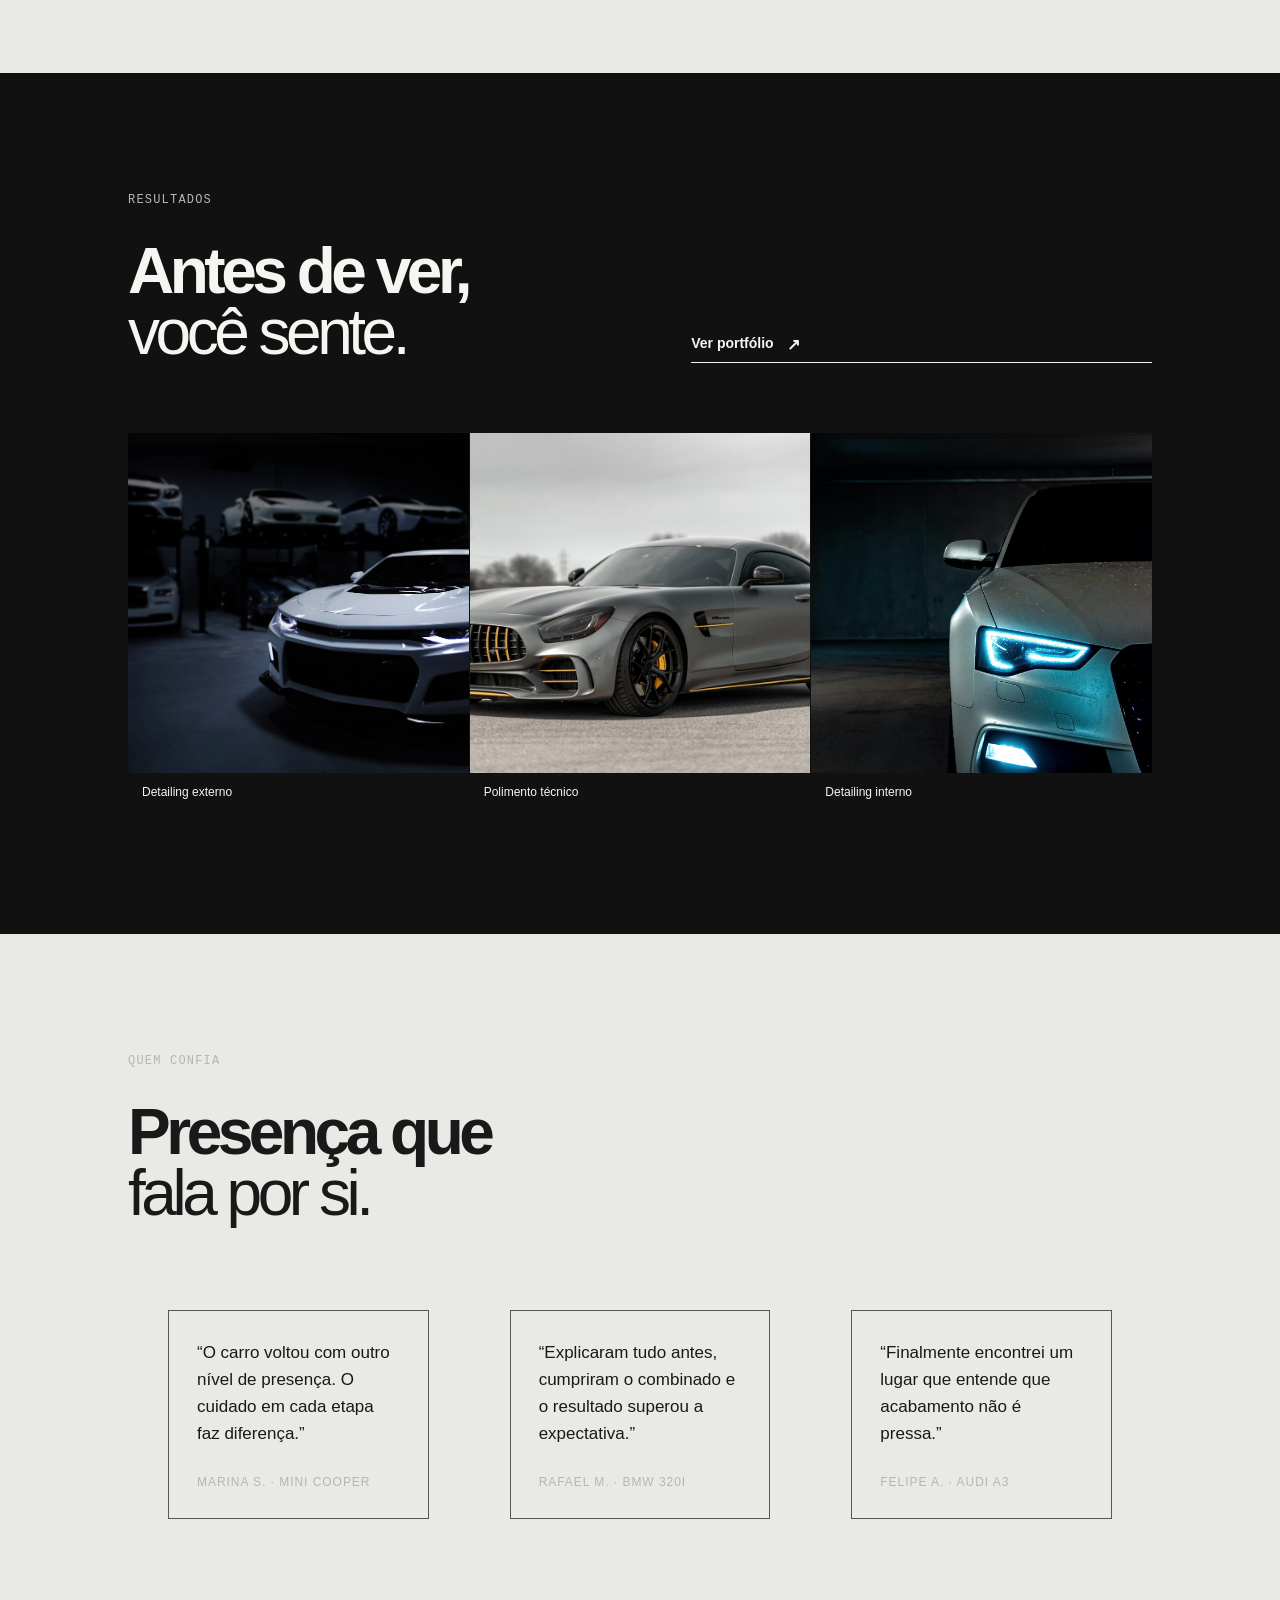
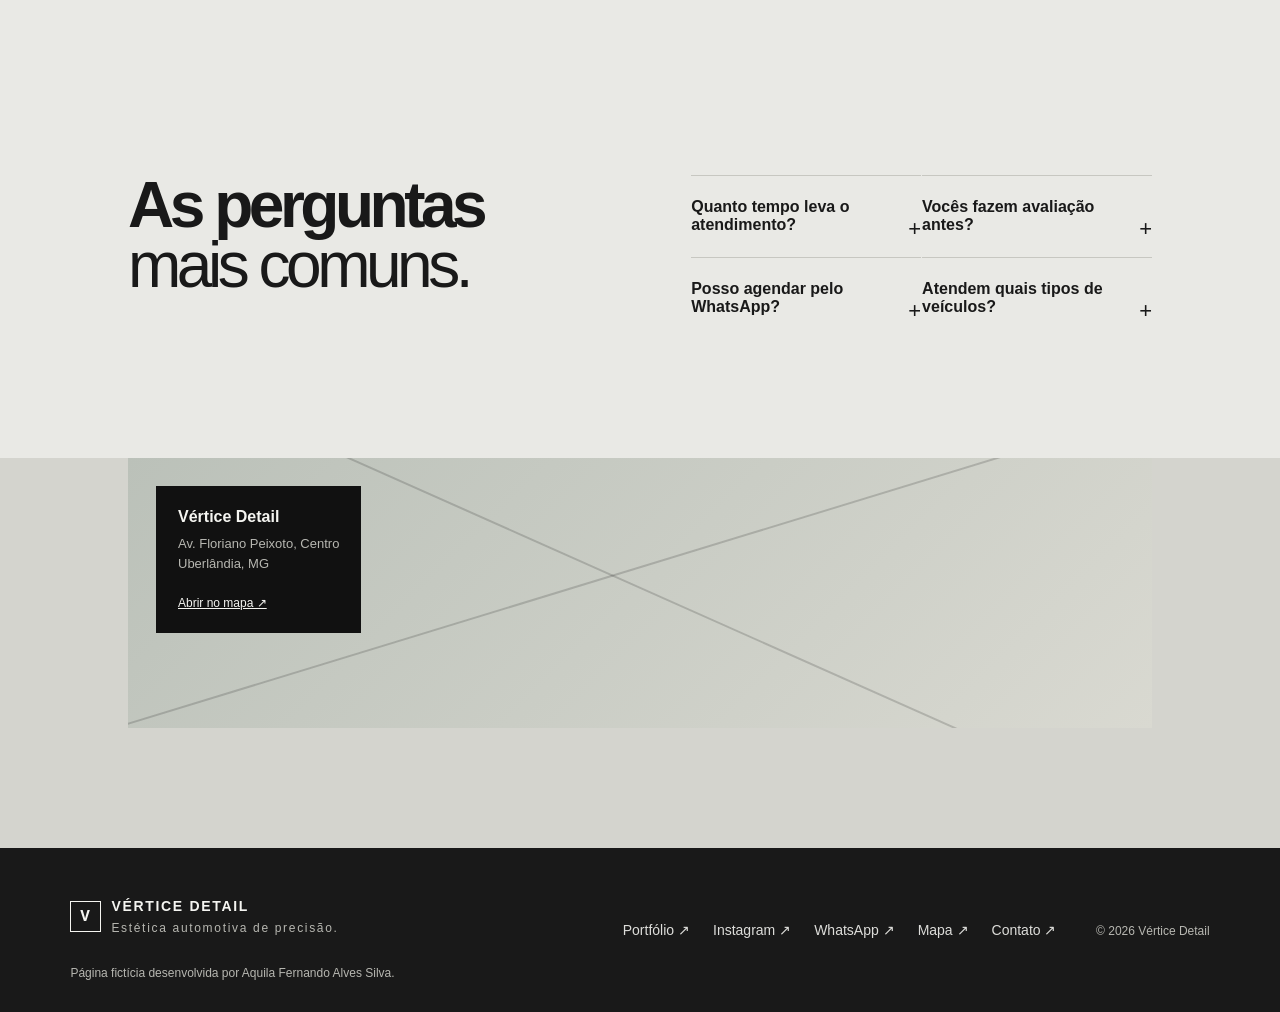
==== commit 019bdb77: "Adds portfolio and contact improvements Expands the site with portfolio content, richer navigation, " ====
--- a/index.html
+++ b/index.html
@@ -4,6 +4,11 @@
     <meta charset="UTF-8" />
     <meta name="author" content="Aquila Fernando Alves Silva" />
     <meta name="viewport" content="width=device-width, initial-scale=1.0" />
+    <meta
+      name="description"
+      content="Estética automotiva de precisão em São Paulo. Detailing, proteção cerâmica e cuidado técnico para o seu carro."
+    />
+    <meta name="theme-color" content="#111111" />
     <meta name="referrer" content="no-referrer" />
     <meta
       http-equiv="Content-Security-Policy"
@@ -11,12 +16,23 @@
     />
 
     <title>Vértice Detail | Precisão em cada detalhe</title>
+    <meta property="og:type" content="website" />
+    <meta
+      property="og:title"
+      content="Vértice Detail | Precisão em cada detalhe"
+    />
+    <meta
+      property="og:description"
+      content="Cuidado técnico e acabamento impecável para quem entende que presença está nos detalhes."
+    />
+    <meta property="og:image" content="assets/images/hero-car.jpg" />
 
     <link
       rel="icon"
       href="assets/icons/arrow-up-right.svg"
       type="image/svg+xml"
     />
+    <link rel="manifest" href="site.webmanifest" />
     <link rel="stylesheet" href="css/style.css" />
     <script src="js/main.js" defer></script>
   </head>
@@ -49,10 +65,12 @@
         aria-label="Navegação principal"
       >
         <a class="active" href="index.html" aria-current="page">Home</a
+        ><a href="quem-somos.html">Sobre</a
         ><a href="servicos.html">Serviços</a
-        ><a href="quem-somos.html">Quem somos</a
-        ><a class="nav-contact" href="contato.html"
-          >Fale conosco <span>↗</span></a
+        ><a href="portfolio.html">Portfólio</a
+        ><a href="contato.html">Contato</a
+        ><a class="nav-contact whatsapp-link" href="https://wa.me/5511999999999" target="_blank" rel="noopener"
+          >WhatsApp <span>↗</span></a
         >
       </nav>
     </header>
@@ -140,6 +158,42 @@
           >Começar uma conversa <span>↗</span></a
         >
       </section>
+      <section class="section-pad">
+        <div class="section-heading">
+          <div><div class="section-label">POR QUE VÉRTICE</div><h2>O cuidado<br /><em>que permanece.</em></h2></div>
+          <p>Um processo transparente, produtos selecionados e a precisão de quem trata cada carro como único.</p>
+        </div>
+        <div class="feature-grid">
+          <article class="feature-card"><span class="service-index">01</span><h3>Diagnóstico real</h3><p>Avaliamos pintura, interior e rotina de uso antes de indicar qualquer serviço.</p></article>
+          <article class="feature-card"><span class="service-index">02</span><h3>Técnica aplicada</h3><p>Sem atalhos: cada etapa tem produto, tempo e acabamento definidos.</p></article>
+          <article class="feature-card"><span class="service-index">03</span><h3>Entrega transparente</h3><p>Você acompanha o processo e recebe seu carro com tudo o que foi combinado.</p></article>
+        </div>
+      </section>
+      <section class="dark-section section-pad">
+        <div class="section-heading"><div><div class="section-label">RESULTADOS</div><h2>Antes de ver,<br /><em>você sente.</em></h2></div><a class="text-link" href="portfolio.html">Ver portfólio <span>↗</span></a></div>
+        <div class="gallery-grid">
+          <button class="gallery-item lightbox-trigger" type="button" data-full="assets/images/detailing-exterior.jpg"><img src="assets/images/detailing-exterior.jpg" alt="Detalhe da pintura preta após lavagem técnica" loading="lazy"><span class="gallery-caption">Detailing externo</span></button>
+          <button class="gallery-item lightbox-trigger" type="button" data-full="assets/images/technical-polish.jpg"><img src="assets/images/technical-polish.jpg" alt="Carro cinza com pintura uniforme após polimento" loading="lazy"><span class="gallery-caption">Polimento técnico</span></button>
+          <button class="gallery-item lightbox-trigger" type="button" data-full="assets/images/detailing-interior.jpg"><img src="assets/images/detailing-interior.jpg" alt="Interior automotivo limpo e preservado" loading="lazy"><span class="gallery-caption">Detailing interno</span></button>
+        </div>
+      </section>
+      <section class="section-pad">
+        <div class="section-heading"><div><div class="section-label">QUEM CONFIA</div><h2>Presença que<br /><em>fala por si.</em></h2></div></div>
+        <div class="testimonial-grid">
+          <figure class="testimonial"><blockquote>“O carro voltou com outro nível de presença. O cuidado em cada etapa faz diferença.”</blockquote><cite>Marina S. · Mini Cooper</cite></figure>
+          <figure class="testimonial"><blockquote>“Explicaram tudo antes, cumpriram o combinado e o resultado superou a expectativa.”</blockquote><cite>Rafael M. · BMW 320i</cite></figure>
+          <figure class="testimonial"><blockquote>“Finalmente encontrei um lugar que entende que acabamento não é pressa.”</blockquote><cite>Felipe A. · Audi A3</cite></figure>
+        </div>
+      </section>
+      <section class="section-pad" id="faq">
+        <div class="content-grid"><h2>As perguntas<br /><em>mais comuns.</em></h2><div class="faq-grid">
+          <details class="faq-item"><summary>Quanto tempo leva o atendimento?</summary><p>O prazo depende do serviço e do estado do veículo. Após a avaliação, informamos uma janela precisa.</p></details>
+          <details class="faq-item"><summary>Vocês fazem avaliação antes?</summary><p>Sim. A avaliação orienta a indicação técnica e evita que você pague por um cuidado desnecessário.</p></details>
+          <details class="faq-item"><summary>Posso agendar pelo WhatsApp?</summary><p>Sim. Use o botão do menu ou o formulário de contato para iniciar seu atendimento.</p></details>
+          <details class="faq-item"><summary>Atendem quais tipos de veículos?</summary><p>Carros de passeio, esportivos, SUVs e veículos de coleção, sempre com processo adaptado ao material.</p></details>
+        </div></div>
+      </section>
+      <section class="map-section"><div class="map-frame"><div class="map-info"><strong>Vértice Detail</strong><p>Av. Floriano Peixoto, Centro<br>Uberlândia, MG</p><a href="https://maps.google.com/?q=Av.+Floriano+Peixoto,+Uberlândia" target="_blank" rel="noopener">Abrir no mapa ↗</a></div></div></section>
     </main>
 
     <!-- Rodapé com autoria da página fictícia. -->
@@ -149,8 +203,10 @@
         <p>VÉRTICE DETAIL<br /><span>Estética automotiva de precisão.</span></p>
       </div>
       <div class="footer-links">
-        <a href="contato.html">Instagram ↗</a
-        ><a href="contato.html">WhatsApp ↗</a
+        <a href="portfolio.html">Portfólio ↗</a
+        ><a href="https://instagram.com" target="_blank" rel="noopener">Instagram ↗</a
+        ><a href="https://wa.me/5511999999999" target="_blank" rel="noopener">WhatsApp ↗</a
+        ><a href="https://maps.google.com/?q=Av.+Floriano+Peixoto,+Uberlândia" target="_blank" rel="noopener">Mapa ↗</a
         ><a href="contato.html">Contato ↗</a>
       </div>
       <p class="copyright">© 2026 Vértice Detail</p>
--- a/css/style.css
+++ b/css/style.css
@@ -46,7 +46,7 @@
   height: 96px;
   justify-content: space-between;
   padding: 0 5.5vw;
-  position: absolute;
+  position: fixed;
   top: 0;
   width: 100%;
   z-index: 2;
@@ -91,6 +91,31 @@
 .main-nav a:hover,
 .main-nav a.active {
   color: var(--white);
+}
+.main-nav .whatsapp-link {
+  background: #c8d8c2;
+  border-color: #c8d8c2;
+  color: var(--black) !important;
+}
+.mobile-phone-button {
+  align-items: center;
+  animation: phone-pulse 2s ease-in-out infinite;
+  background: #c8d8c2;
+  bottom: 20px;
+  color: var(--black);
+  display: none;
+  font-size: 25px;
+  height: 56px;
+  justify-content: center;
+  line-height: 1;
+  position: fixed;
+  right: 20px;
+  width: 56px;
+  z-index: 8;
+}
+@keyframes phone-pulse {
+  0%, 100% { box-shadow: 0 0 0 0 rgba(200, 216, 194, .72); }
+  50% { box-shadow: 0 0 0 13px rgba(200, 216, 194, 0); }
 }
 .nav-contact {
   border: 1px solid #bdbdb7;
@@ -417,7 +442,8 @@
   letter-spacing: 0.08em;
 }
 .field input,
-.field textarea {
+.field textarea,
+.field select {
   background: transparent;
   border: 0;
   color: var(--ink);
@@ -436,6 +462,7 @@
 .field textarea {
   min-height: 85px;
 }
+.field select { appearance: none; cursor: pointer; }
 .form-status {
   color: #315f3d;
   font-size: 14px;
@@ -491,6 +518,84 @@
   top: 1rem;
 }
 
+/* Componentes editoriais compartilhados. */
+.section-heading p,
+.muted-copy {
+  color: var(--muted);
+  line-height: 1.7;
+  max-width: 430px;
+}
+.feature-grid,
+.testimonial-grid,
+.gallery-grid,
+.faq-grid {
+  display: grid;
+  gap: 1px;
+}
+.feature-grid { grid-template-columns: repeat(3, 1fr); }
+.feature-card {
+  border-top: 1px solid var(--line);
+  padding: 28px 28px 0 0;
+}
+.feature-card h3 { font-size: 21px; margin: 35px 0 13px; }
+.feature-card p { color: #55554f; font-size: 14px; line-height: 1.7; margin: 0; }
+.gallery-grid { grid-template-columns: repeat(3, 1fr); }
+.gallery-item { background: var(--black); border: 0; cursor: zoom-in; padding: 0; text-align: left; }
+.gallery-item img { aspect-ratio: 1 / 1; display: block; filter: grayscale(15%); object-fit: cover; transition: opacity .25s, transform .25s; width: 100%; }
+.gallery-item:hover img { opacity: .78; transform: scale(.98); }
+.gallery-caption { background: var(--black); color: var(--white); display: block; font-size: 12px; padding: 12px 14px 15px; }
+.testimonial-grid { grid-template-columns: repeat(3, 1fr); }
+.testimonial { border: 1px solid #555; padding: 28px; }
+.testimonial blockquote { font-size: 17px; line-height: 1.6; margin: 0 0 24px; }
+.testimonial cite { color: var(--muted); font-size: 12px; font-style: normal; letter-spacing: .08em; text-transform: uppercase; }
+.faq-grid { grid-template-columns: 1fr 1fr; }
+.faq-item { border-top: 1px solid var(--line); }
+.faq-item summary { cursor: pointer; font-size: 16px; font-weight: 700; list-style: none; padding: 22px 30px 22px 0; position: relative; }
+.faq-item summary::-webkit-details-marker { display: none; }
+.faq-item summary::after { content: "+"; font-size: 22px; font-weight: 400; position: absolute; right: 0; }
+.faq-item[open] summary::after { content: "-"; }
+.faq-item p { color: #55554f; font-size: 14px; line-height: 1.7; margin: -5px 0 22px; max-width: 470px; }
+.map-section { background: #d4d4ce; padding: 0 10vw 120px; }
+.map-frame { background: linear-gradient(135deg, #bbc1b9, #d9d9d1); min-height: 270px; overflow: hidden; position: relative; }
+.map-frame::before, .map-frame::after { border: 1px solid rgba(17,17,17,.18); content: ""; position: absolute; transform: rotate(-17deg); width: 140%; }
+.map-frame::before { left: -20%; top: 40%; }
+.map-frame::after { left: -10%; top: 65%; transform: rotate(24deg); }
+.map-info { background: var(--black); color: var(--white); left: 28px; max-width: 280px; padding: 22px; position: absolute; top: 28px; z-index: 1; }
+.map-info p { color: var(--muted); font-size: 13px; line-height: 1.6; margin: 8px 0 18px; }
+.map-info a { color: var(--white); font-size: 12px; text-decoration: underline; }
+.lightbox { align-items: center; background: rgba(0,0,0,.9); display: none; inset: 0; justify-content: center; padding: 5vw; position: fixed; z-index: 20; }
+.lightbox.open { display: flex; }
+.lightbox img { max-height: 85vh; max-width: 92vw; object-fit: contain; }
+.lightbox-close { background: transparent; border: 1px solid var(--white); color: var(--white); cursor: pointer; font-size: 24px; line-height: 1; padding: 8px 13px; position: absolute; right: 28px; top: 28px; }
+.filter-bar { display: flex; flex-wrap: wrap; gap: 10px; margin: 0 0 50px; }
+.filter-button { background: transparent; border: 1px solid #777; color: var(--white); cursor: pointer; font-size: 12px; padding: 12px 16px; }
+.filter-button.active, .filter-button:hover { background: var(--white); color: var(--black); }
+.portfolio-grid { display: grid; gap: 28px; grid-template-columns: repeat(2, 1fr); }
+.portfolio-card { border: 1px solid #555; }
+.portfolio-card[hidden] { display: none; }
+.portfolio-card img { aspect-ratio: 16 / 10; display: block; object-fit: cover; width: 100%; }
+.portfolio-card-content { padding: 22px; }
+.portfolio-card-content h2 { font-size: 24px; margin: 0 0 8px; }
+.portfolio-card-content p { color: var(--muted); font-size: 13px; line-height: 1.6; margin: 0; }
+.comparison { background: #2b2b2b; margin-top: 80px; padding: 30px; }
+.comparison h2 { font-size: 30px; margin: 0 0 22px; }
+.comparison-stage { overflow: hidden; position: relative; }
+.comparison-stage img { aspect-ratio: 16 / 9; display: block; object-fit: cover; width: 100%; }
+.comparison-after { clip-path: inset(0 0 0 50%); inset: 0; position: absolute; }
+.comparison-range { appearance: none; background: transparent; inset: 0; margin: 0; position: absolute; width: 100%; }
+.comparison-range::-webkit-slider-thumb { appearance: none; background: var(--white); border: 2px solid var(--black); border-radius: 50%; cursor: ew-resize; height: 24px; width: 24px; }
+.comparison-label { background: var(--black); color: var(--white); font: 11px monospace; padding: 7px 9px; position: absolute; top: 14px; }
+.comparison-label.before { left: 14px; }.comparison-label.after { right: 14px; }
+.booking-note { border-left: 2px solid var(--ink); padding-left: 20px; }
+
+@media (max-width: 700px) {
+  .feature-grid, .testimonial-grid, .gallery-grid, .faq-grid, .portfolio-grid { grid-template-columns: 1fr; }
+  .feature-card { padding-bottom: 25px; }
+  .map-section { padding: 0 8vw 80px; }
+  .map-info { left: 18px; right: 18px; top: 18px; }
+  .comparison { margin-top: 55px; padding: 18px; }
+}
+
 @media (prefers-reduced-motion: reduce) {
   *,
   *::before,
@@ -503,6 +608,7 @@
 }
 /* Adaptações para telas pequenas. */
 @media (max-width: 700px) {
+  .mobile-phone-button { display: inline-flex; }
   .site-header {
     height: 72px;
     padding: 0 6vw;
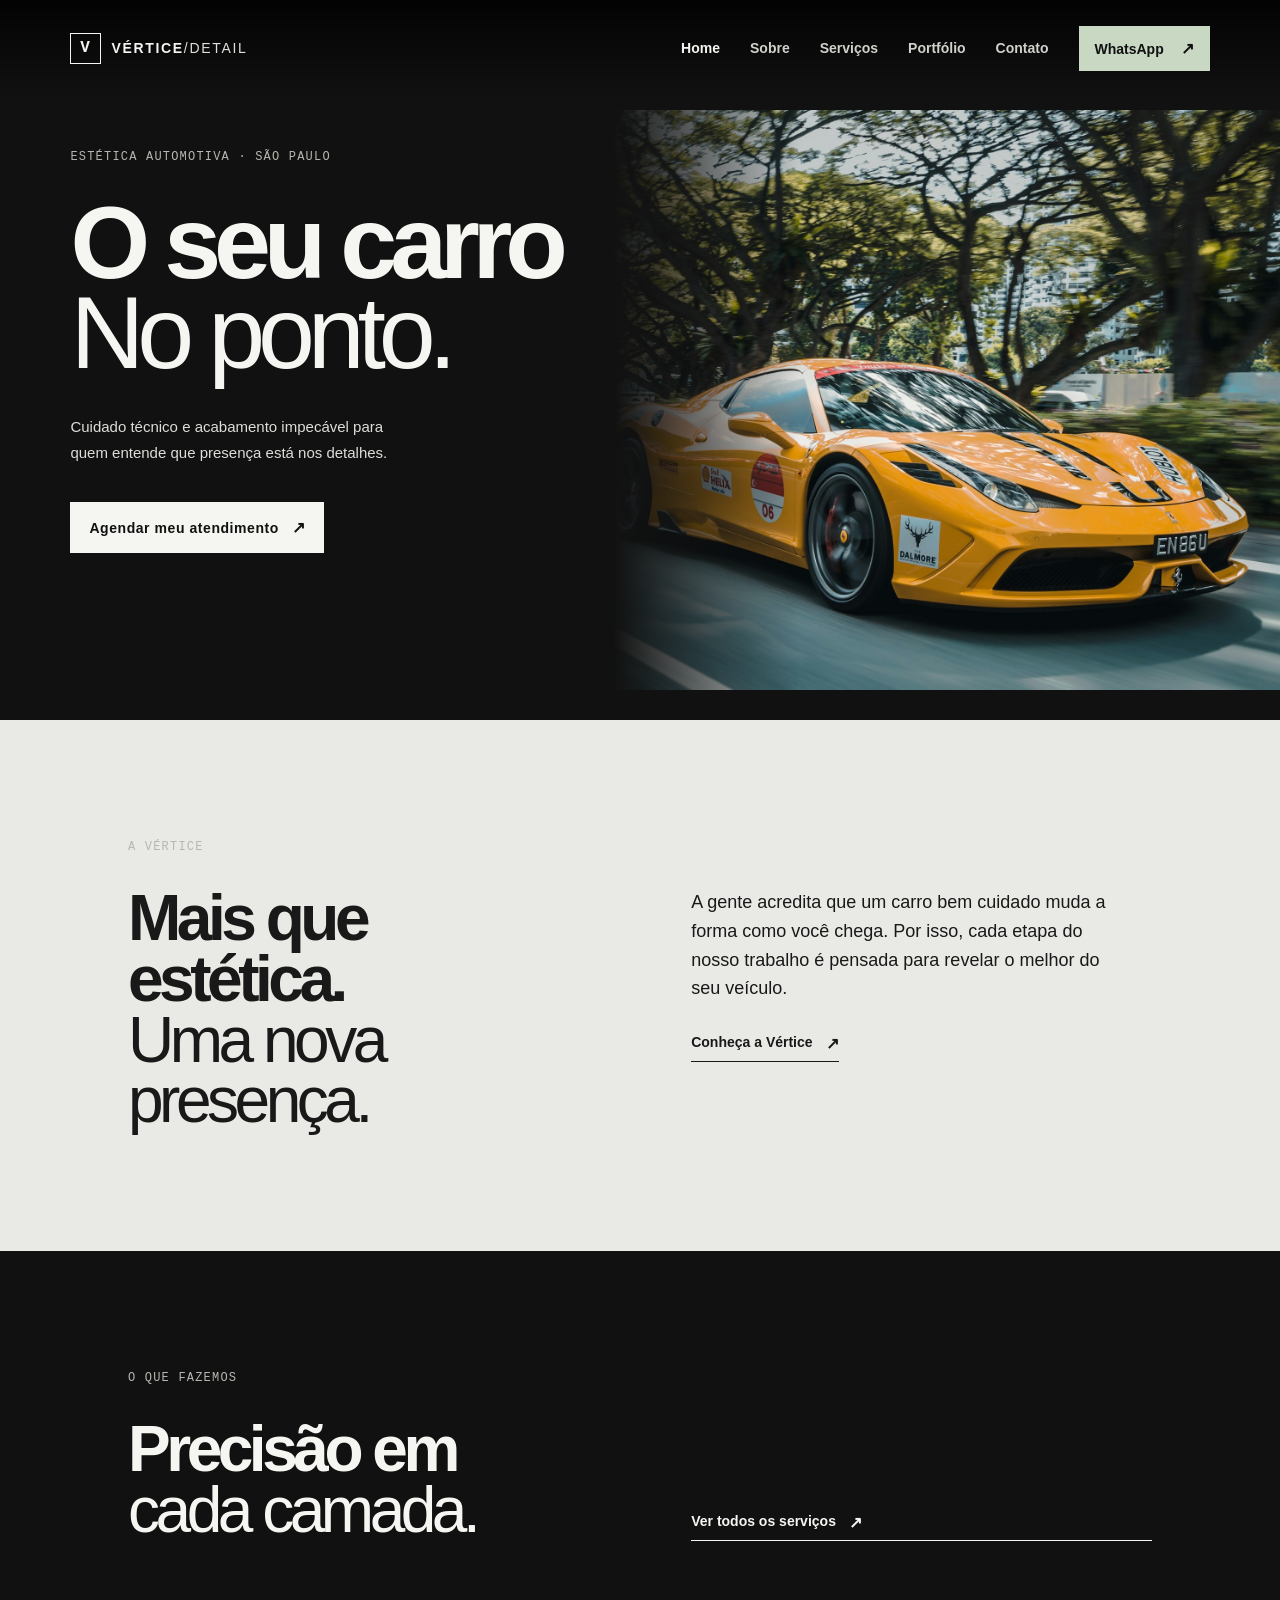
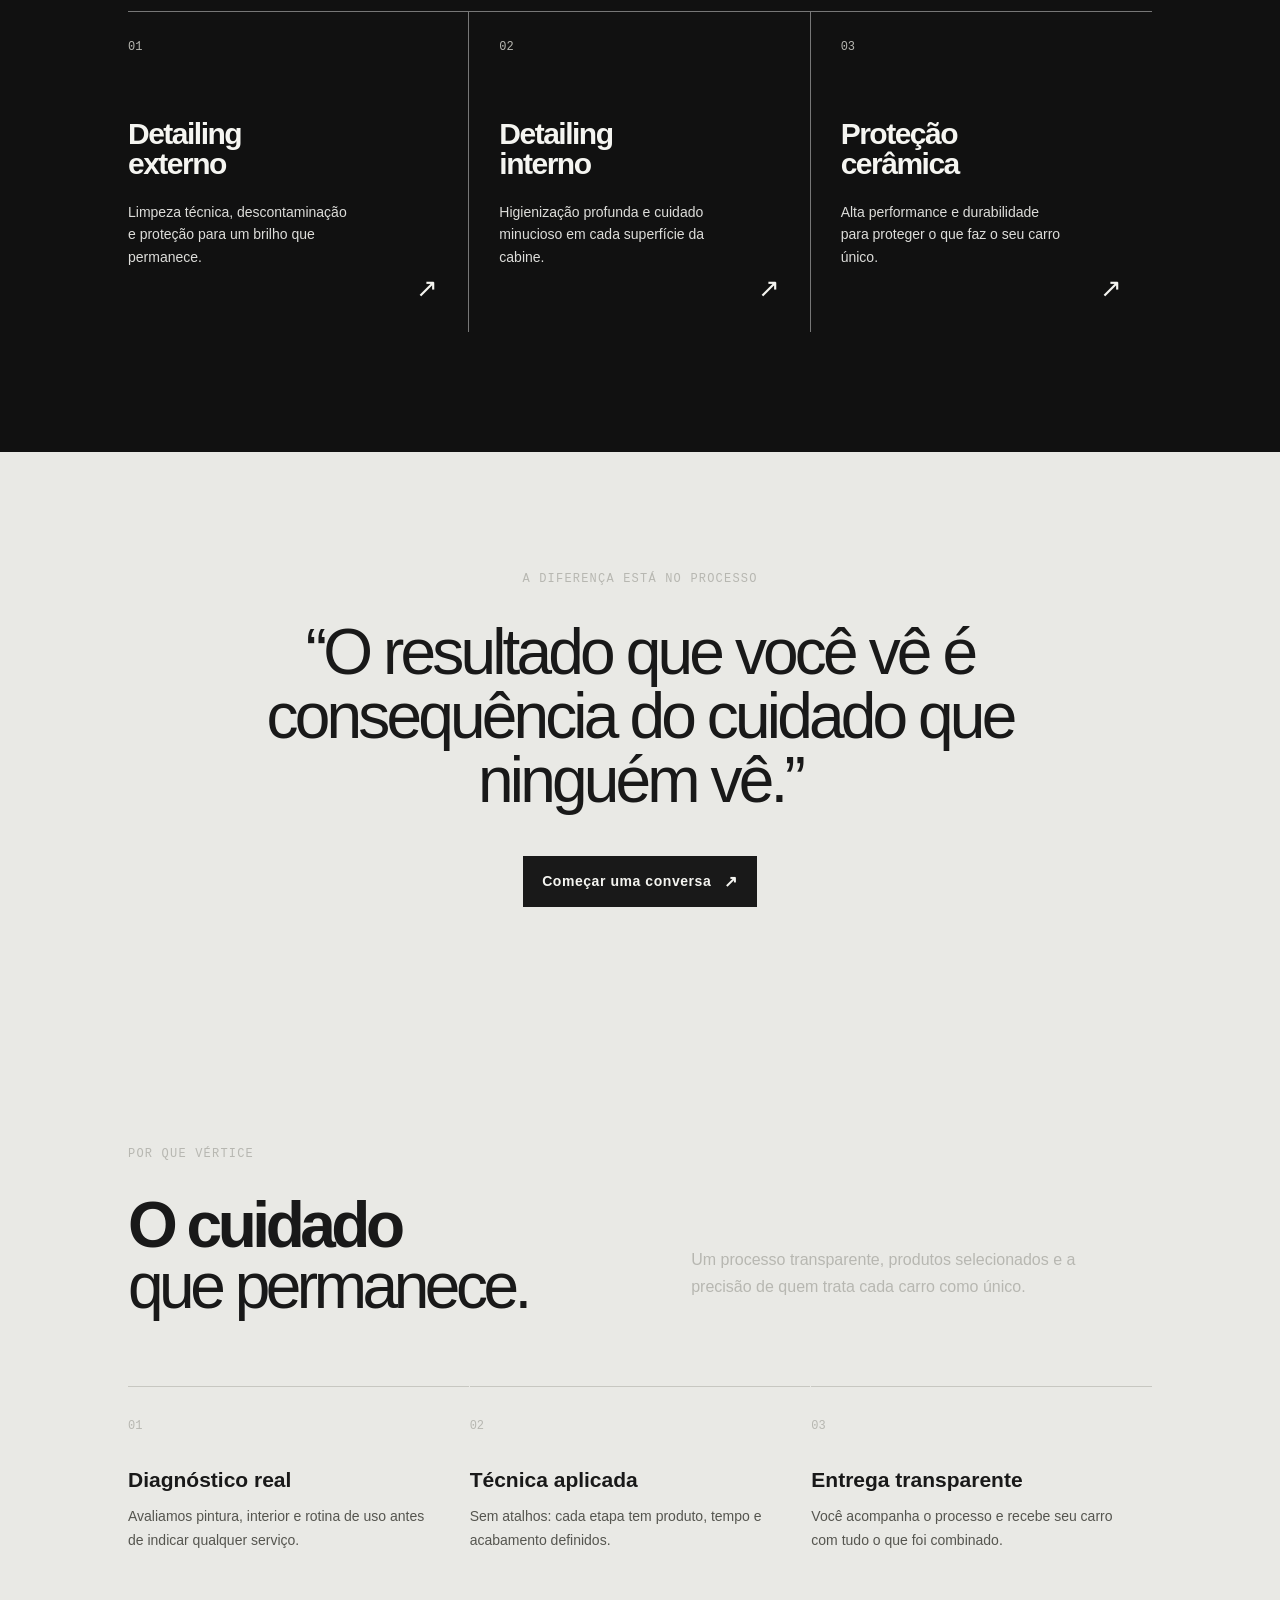
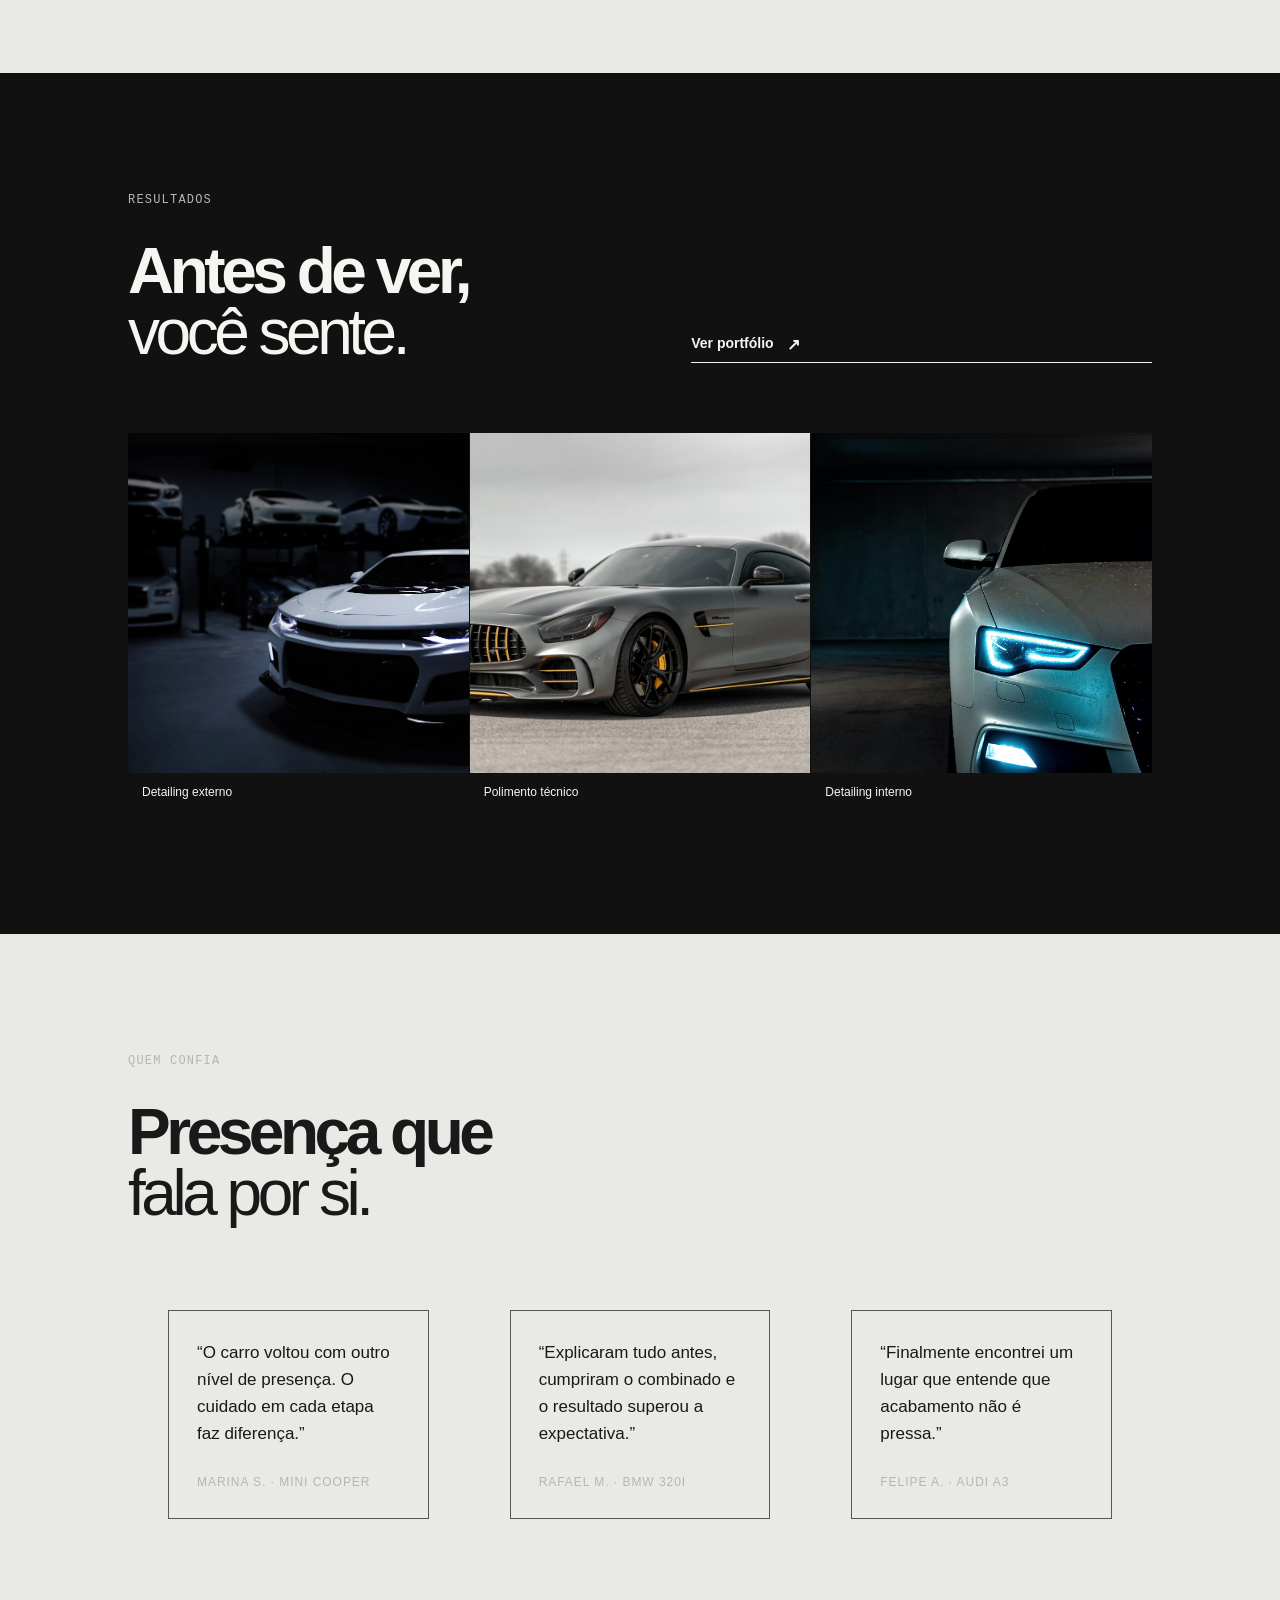
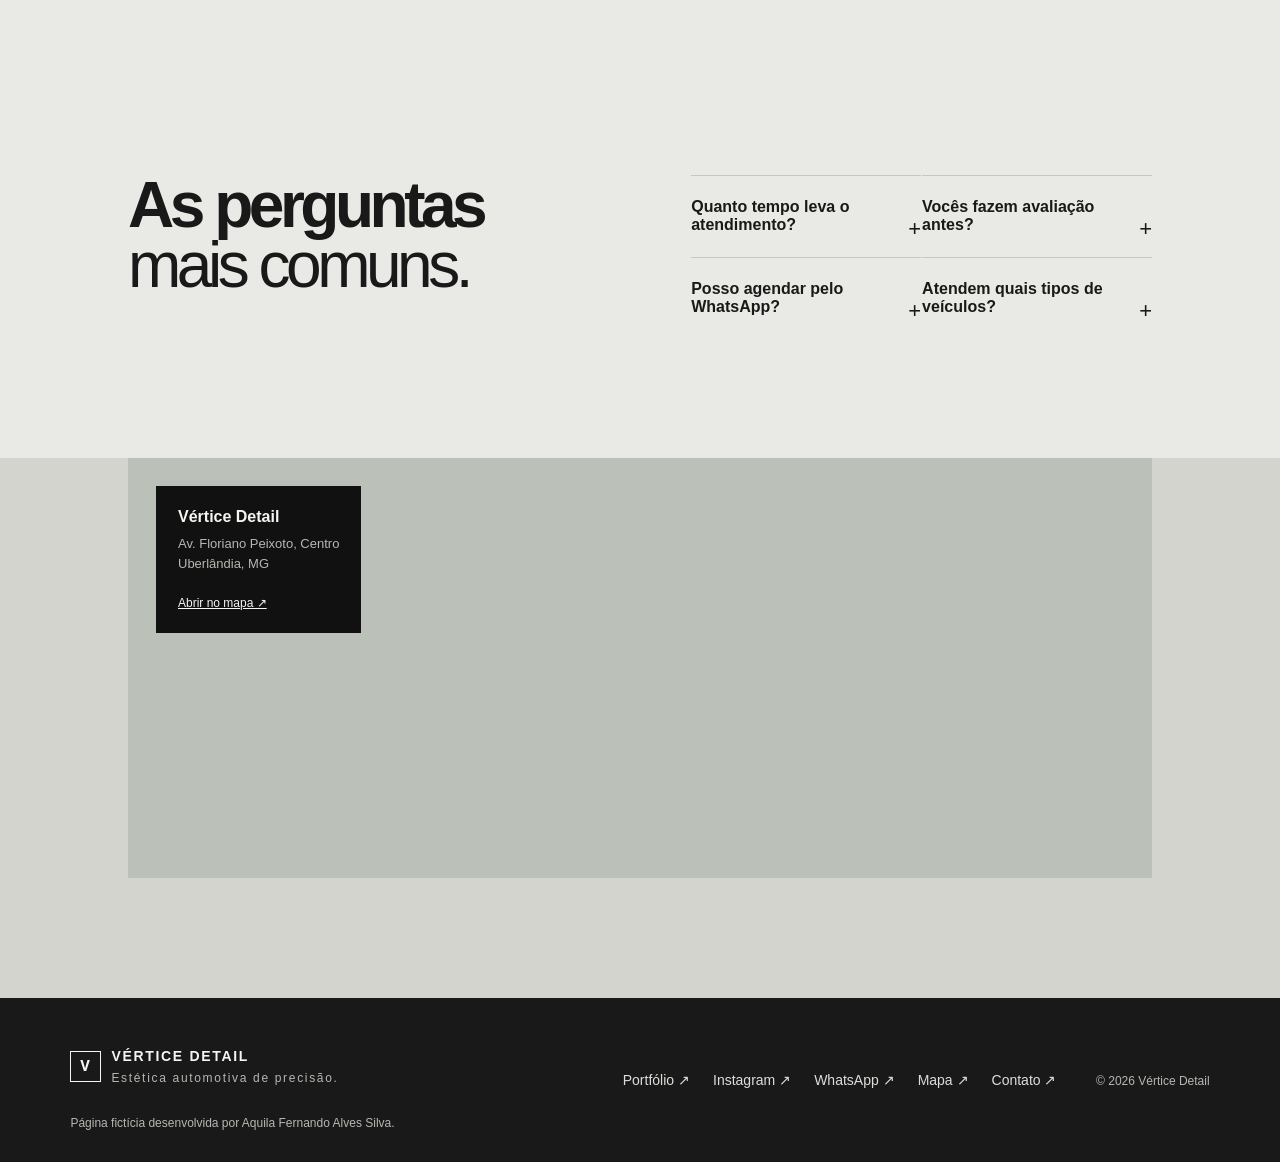
==== commit 1886d54a: "Adds embedded location maps Provides visitors with direct visual access to the business location whi" ====
--- a/index.html
+++ b/index.html
@@ -12,7 +12,7 @@
     <meta name="referrer" content="no-referrer" />
     <meta
       http-equiv="Content-Security-Policy"
-      content="default-src 'self'; base-uri 'self'; object-src 'none'; form-action 'none'; connect-src 'none'; script-src 'self'; style-src 'self' https://fonts.googleapis.com; font-src https://fonts.gstatic.com; img-src 'self'; media-src 'self';"
+      content="default-src 'self'; base-uri 'self'; object-src 'none'; form-action 'none'; connect-src 'none'; frame-src https://www.google.com; script-src 'self'; style-src 'self' https://fonts.googleapis.com; font-src https://fonts.gstatic.com; img-src 'self'; media-src 'self';"
     />
 
     <title>Vértice Detail | Precisão em cada detalhe</title>
@@ -193,7 +193,22 @@
           <details class="faq-item"><summary>Atendem quais tipos de veículos?</summary><p>Carros de passeio, esportivos, SUVs e veículos de coleção, sempre com processo adaptado ao material.</p></details>
         </div></div>
       </section>
-      <section class="map-section"><div class="map-frame"><div class="map-info"><strong>Vértice Detail</strong><p>Av. Floriano Peixoto, Centro<br>Uberlândia, MG</p><a href="https://maps.google.com/?q=Av.+Floriano+Peixoto,+Uberlândia" target="_blank" rel="noopener">Abrir no mapa ↗</a></div></div></section>
+      <section class="map-section" aria-label="Localização">
+        <div class="map-frame">
+          <iframe
+            class="map-embed"
+            title="Mapa da Vértice Detail em Uberlândia"
+            src="https://www.google.com/maps?q=Av.+Floriano+Peixoto,+Centro,+Uberlândia,+MG&output=embed"
+            loading="lazy"
+            referrerpolicy="no-referrer-when-downgrade"
+          ></iframe>
+          <div class="map-info">
+            <strong>Vértice Detail</strong>
+            <p>Av. Floriano Peixoto, Centro<br />Uberlândia, MG</p>
+            <a href="https://maps.google.com/?q=Av.+Floriano+Peixoto,+Uberlândia" target="_blank" rel="noopener">Abrir no mapa ↗</a>
+          </div>
+        </div>
+      </section>
     </main>
 
     <!-- Rodapé com autoria da página fictícia. -->
--- a/css/style.css
+++ b/css/style.css
@@ -556,10 +556,8 @@
 .faq-item[open] summary::after { content: "-"; }
 .faq-item p { color: #55554f; font-size: 14px; line-height: 1.7; margin: -5px 0 22px; max-width: 470px; }
 .map-section { background: #d4d4ce; padding: 0 10vw 120px; }
-.map-frame { background: linear-gradient(135deg, #bbc1b9, #d9d9d1); min-height: 270px; overflow: hidden; position: relative; }
-.map-frame::before, .map-frame::after { border: 1px solid rgba(17,17,17,.18); content: ""; position: absolute; transform: rotate(-17deg); width: 140%; }
-.map-frame::before { left: -20%; top: 40%; }
-.map-frame::after { left: -10%; top: 65%; transform: rotate(24deg); }
+.map-frame { background: #bbc1b9; min-height: 420px; overflow: hidden; position: relative; }
+.map-embed { border: 0; display: block; height: 420px; width: 100%; }
 .map-info { background: var(--black); color: var(--white); left: 28px; max-width: 280px; padding: 22px; position: absolute; top: 28px; z-index: 1; }
 .map-info p { color: var(--muted); font-size: 13px; line-height: 1.6; margin: 8px 0 18px; }
 .map-info a { color: var(--white); font-size: 12px; text-decoration: underline; }
@@ -592,7 +590,9 @@
   .feature-grid, .testimonial-grid, .gallery-grid, .faq-grid, .portfolio-grid { grid-template-columns: 1fr; }
   .feature-card { padding-bottom: 25px; }
   .map-section { padding: 0 8vw 80px; }
-  .map-info { left: 18px; right: 18px; top: 18px; }
+  .map-frame { min-height: 0; }
+  .map-embed { height: clamp(300px, 82vw, 420px); }
+  .map-info { left: 0; max-width: none; position: relative; right: auto; top: auto; }
   .comparison { margin-top: 55px; padding: 18px; }
 }
 
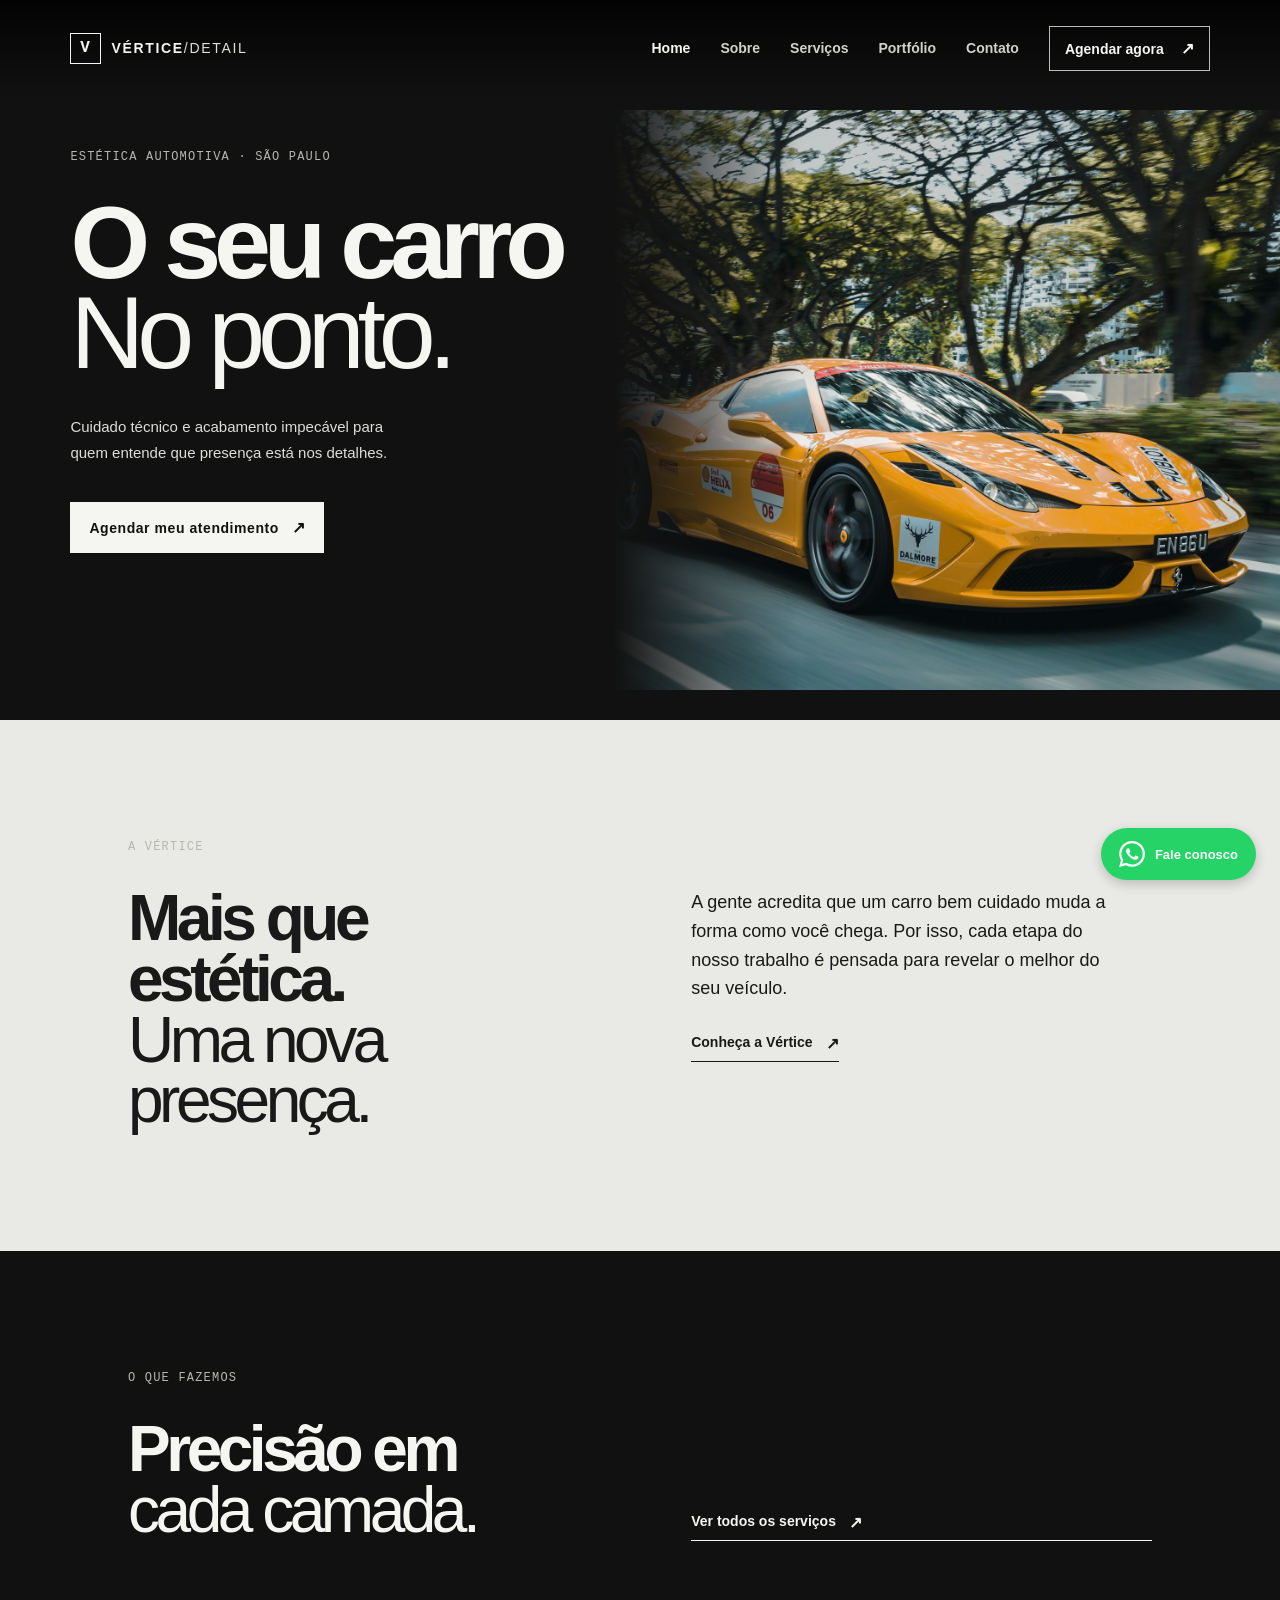
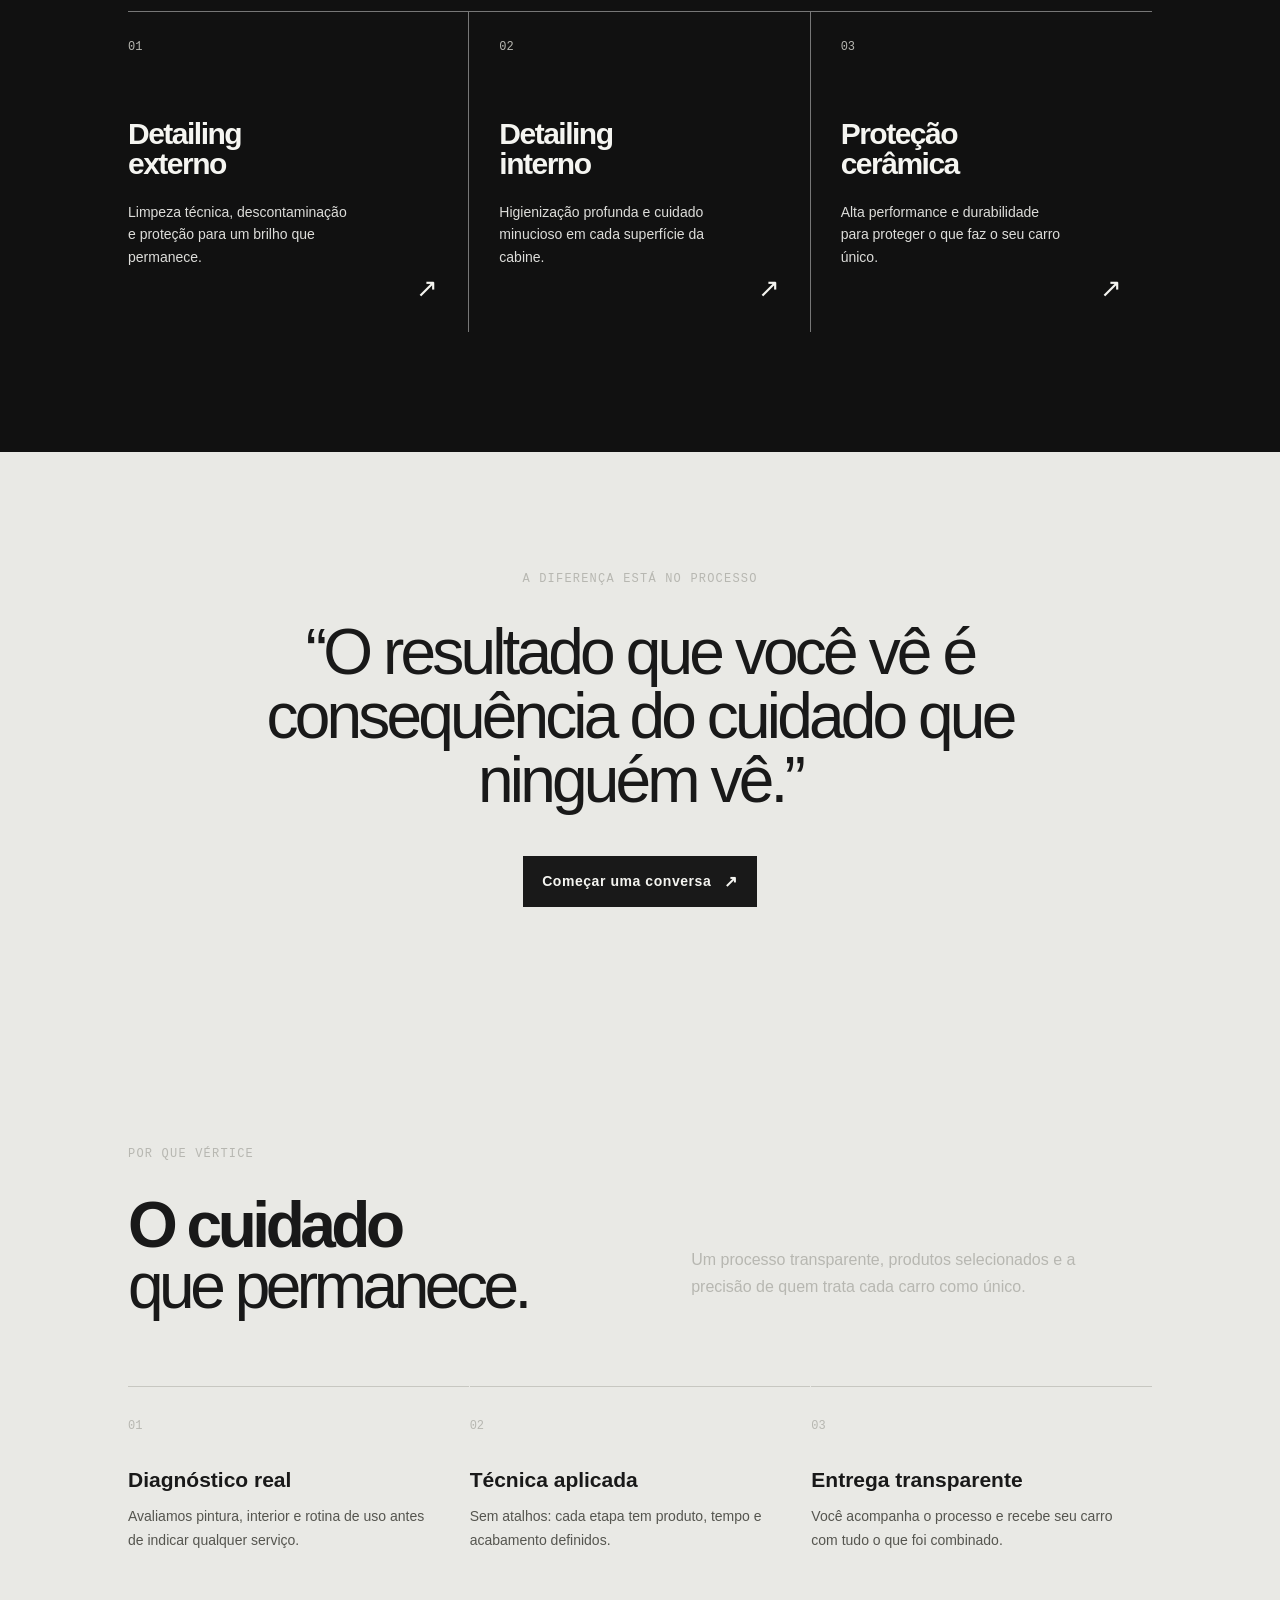
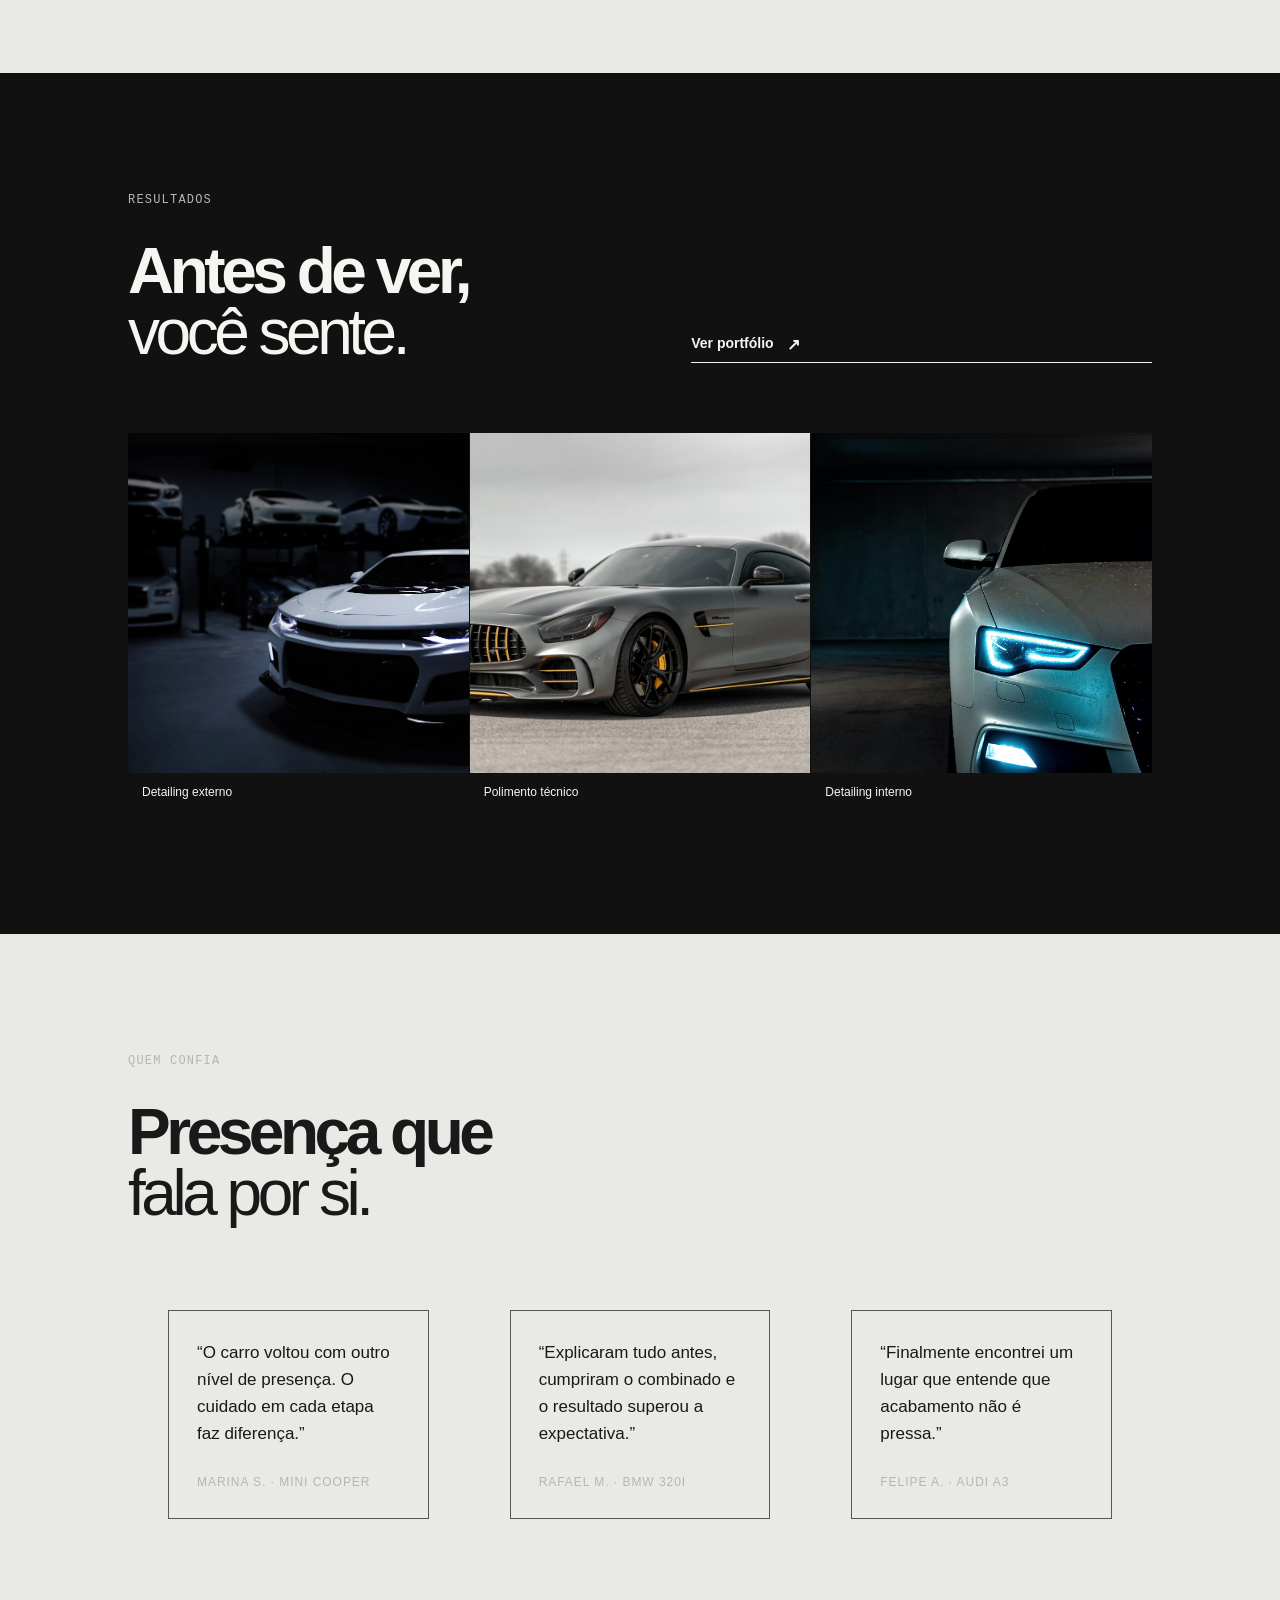
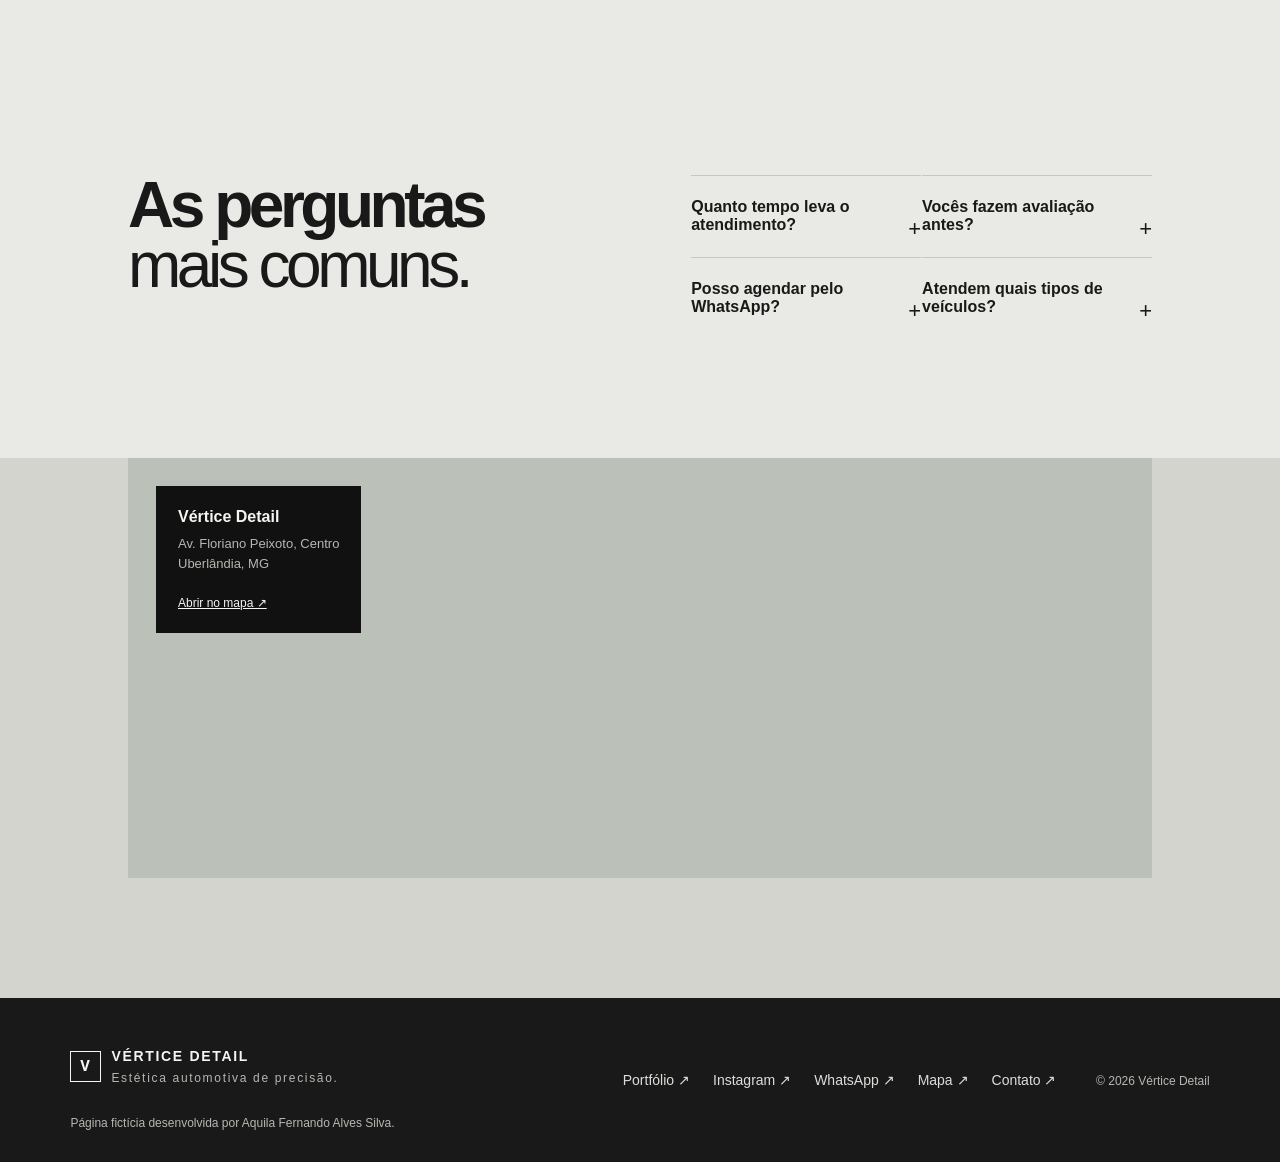
==== commit a31254d0: "Adds global WhatsApp contact actions Centralizes customer contact around a consistent WhatsApp exper" ====
--- a/index.html
+++ b/index.html
@@ -69,8 +69,8 @@
         ><a href="servicos.html">Serviços</a
         ><a href="portfolio.html">Portfólio</a
         ><a href="contato.html">Contato</a
-        ><a class="nav-contact whatsapp-link" href="https://wa.me/5511999999999" target="_blank" rel="noopener"
-          >WhatsApp <span>↗</span></a
+        ><a class="nav-contact" href="contato.html"
+          >Agendar agora <span>↗</span></a
         >
       </nav>
     </header>
--- a/css/style.css
+++ b/css/style.css
@@ -97,25 +97,38 @@
   border-color: #c8d8c2;
   color: var(--black) !important;
 }
-.mobile-phone-button {
-  align-items: center;
-  animation: phone-pulse 2s ease-in-out infinite;
-  background: #c8d8c2;
+.whatsapp-float {
+  align-items: center;
+  animation: whatsapp-pulse 3s ease-in-out infinite;
+  background: #25d366;
+  border-radius: 50px;
+  box-shadow: 0 4px 12px rgba(0,0,0,.2);
   bottom: 20px;
-  color: var(--black);
-  display: none;
-  font-size: 25px;
-  height: 56px;
+  color: #fff;
+  display: inline-flex;
+  font-size: 13px;
+  font-weight: 800;
+  gap: 10px;
   justify-content: center;
-  line-height: 1;
+  min-height: 52px;
+  padding: 0 18px;
   position: fixed;
-  right: 20px;
-  width: 56px;
+  right: 24px;
+  transition: transform .2s, box-shadow .2s;
   z-index: 8;
 }
-@keyframes phone-pulse {
-  0%, 100% { box-shadow: 0 0 0 0 rgba(200, 216, 194, .72); }
-  50% { box-shadow: 0 0 0 13px rgba(200, 216, 194, 0); }
+.whatsapp-float:hover {
+  box-shadow: 0 7px 18px rgba(0,0,0,.28);
+  transform: scale(1.05);
+}
+.whatsapp-float svg {
+  fill: currentColor;
+  height: 26px;
+  width: 26px;
+}
+@keyframes whatsapp-pulse {
+  0%, 80%, 100% { box-shadow: 0 4px 12px rgba(0,0,0,.2), 0 0 0 0 rgba(37,211,102,.45); }
+  90% { box-shadow: 0 4px 12px rgba(0,0,0,.2), 0 0 0 10px rgba(37,211,102,0); }
 }
 .nav-contact {
   border: 1px solid #bdbdb7;
@@ -327,6 +340,7 @@
 }
 .footer-links {
   display: flex;
+  flex-wrap: wrap;
   gap: 23px;
   justify-content: center;
 }
@@ -608,7 +622,8 @@
 }
 /* Adaptações para telas pequenas. */
 @media (max-width: 700px) {
-  .mobile-phone-button { display: inline-flex; }
+  .whatsapp-float { border-radius: 50%; min-height: 52px; padding: 0; right: 20px; width: 52px; }
+  .whatsapp-float span { display: none; }
   .site-header {
     height: 72px;
     padding: 0 6vw;
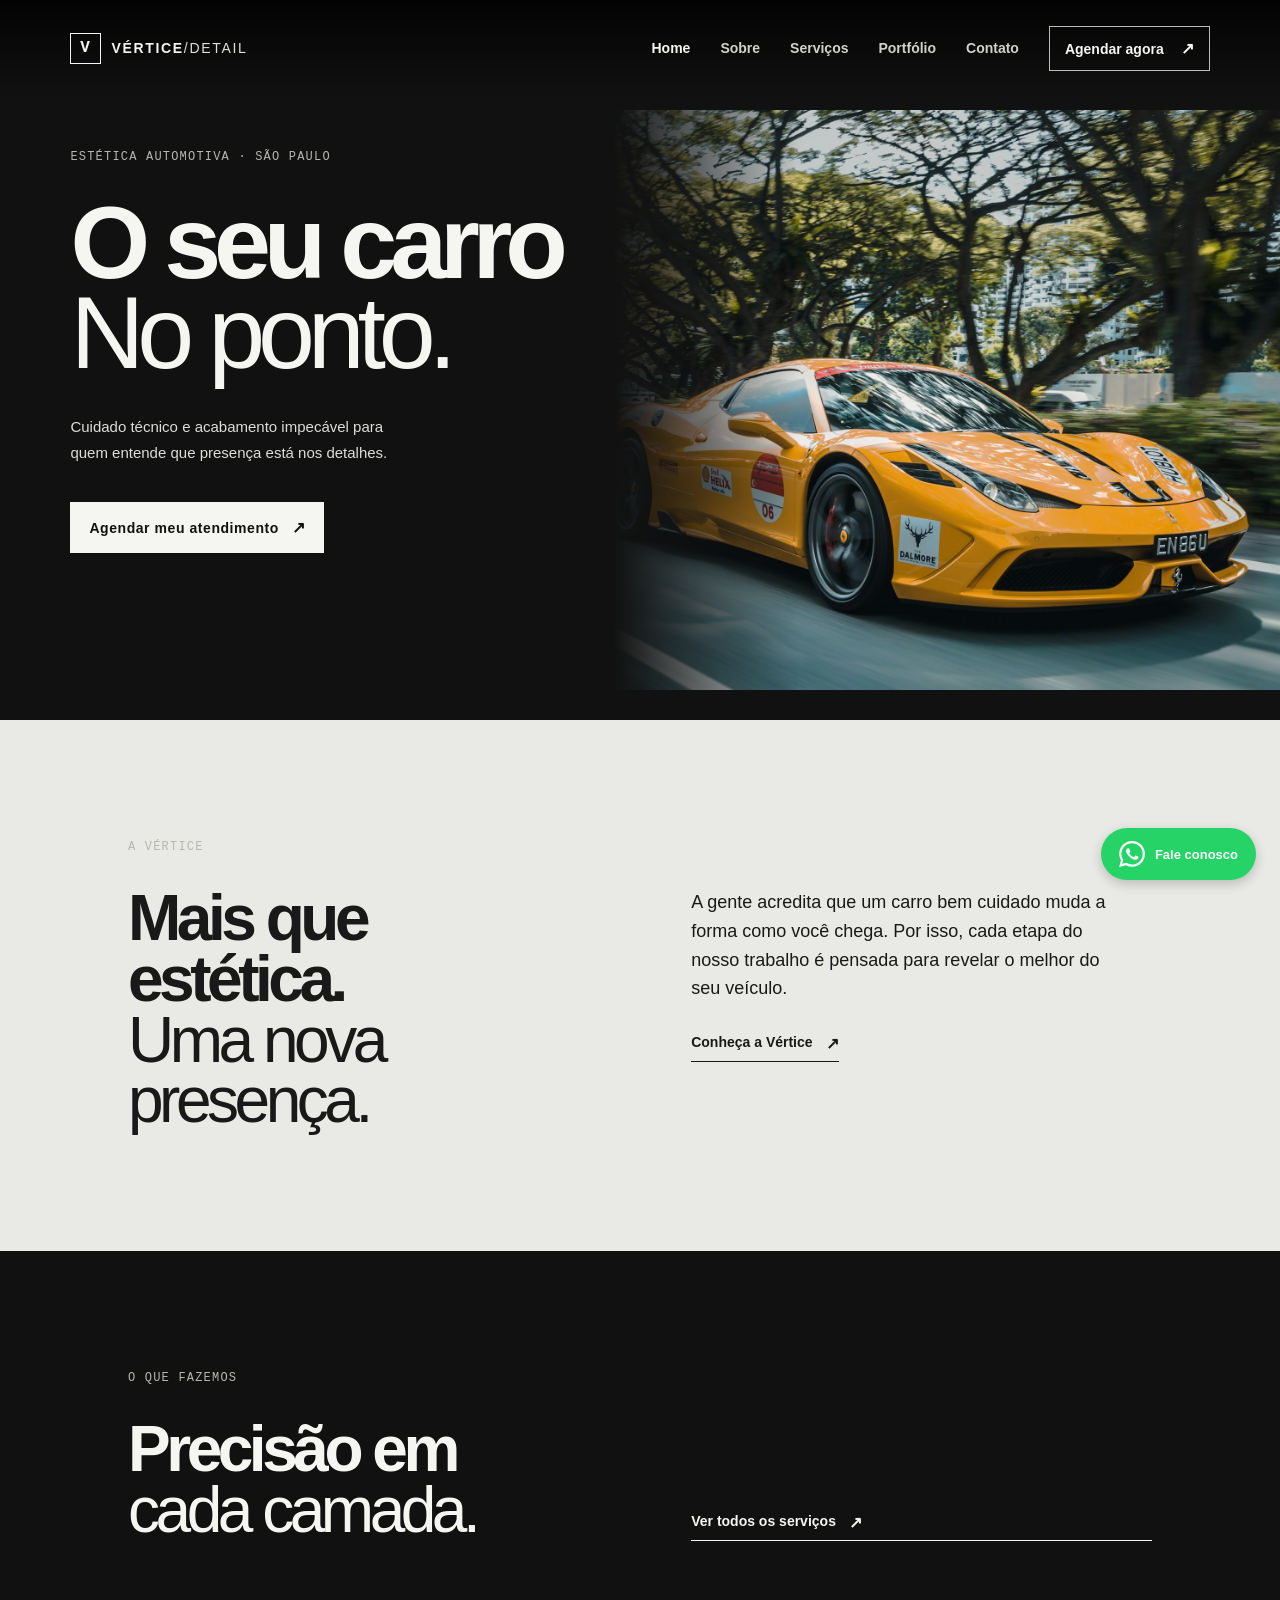
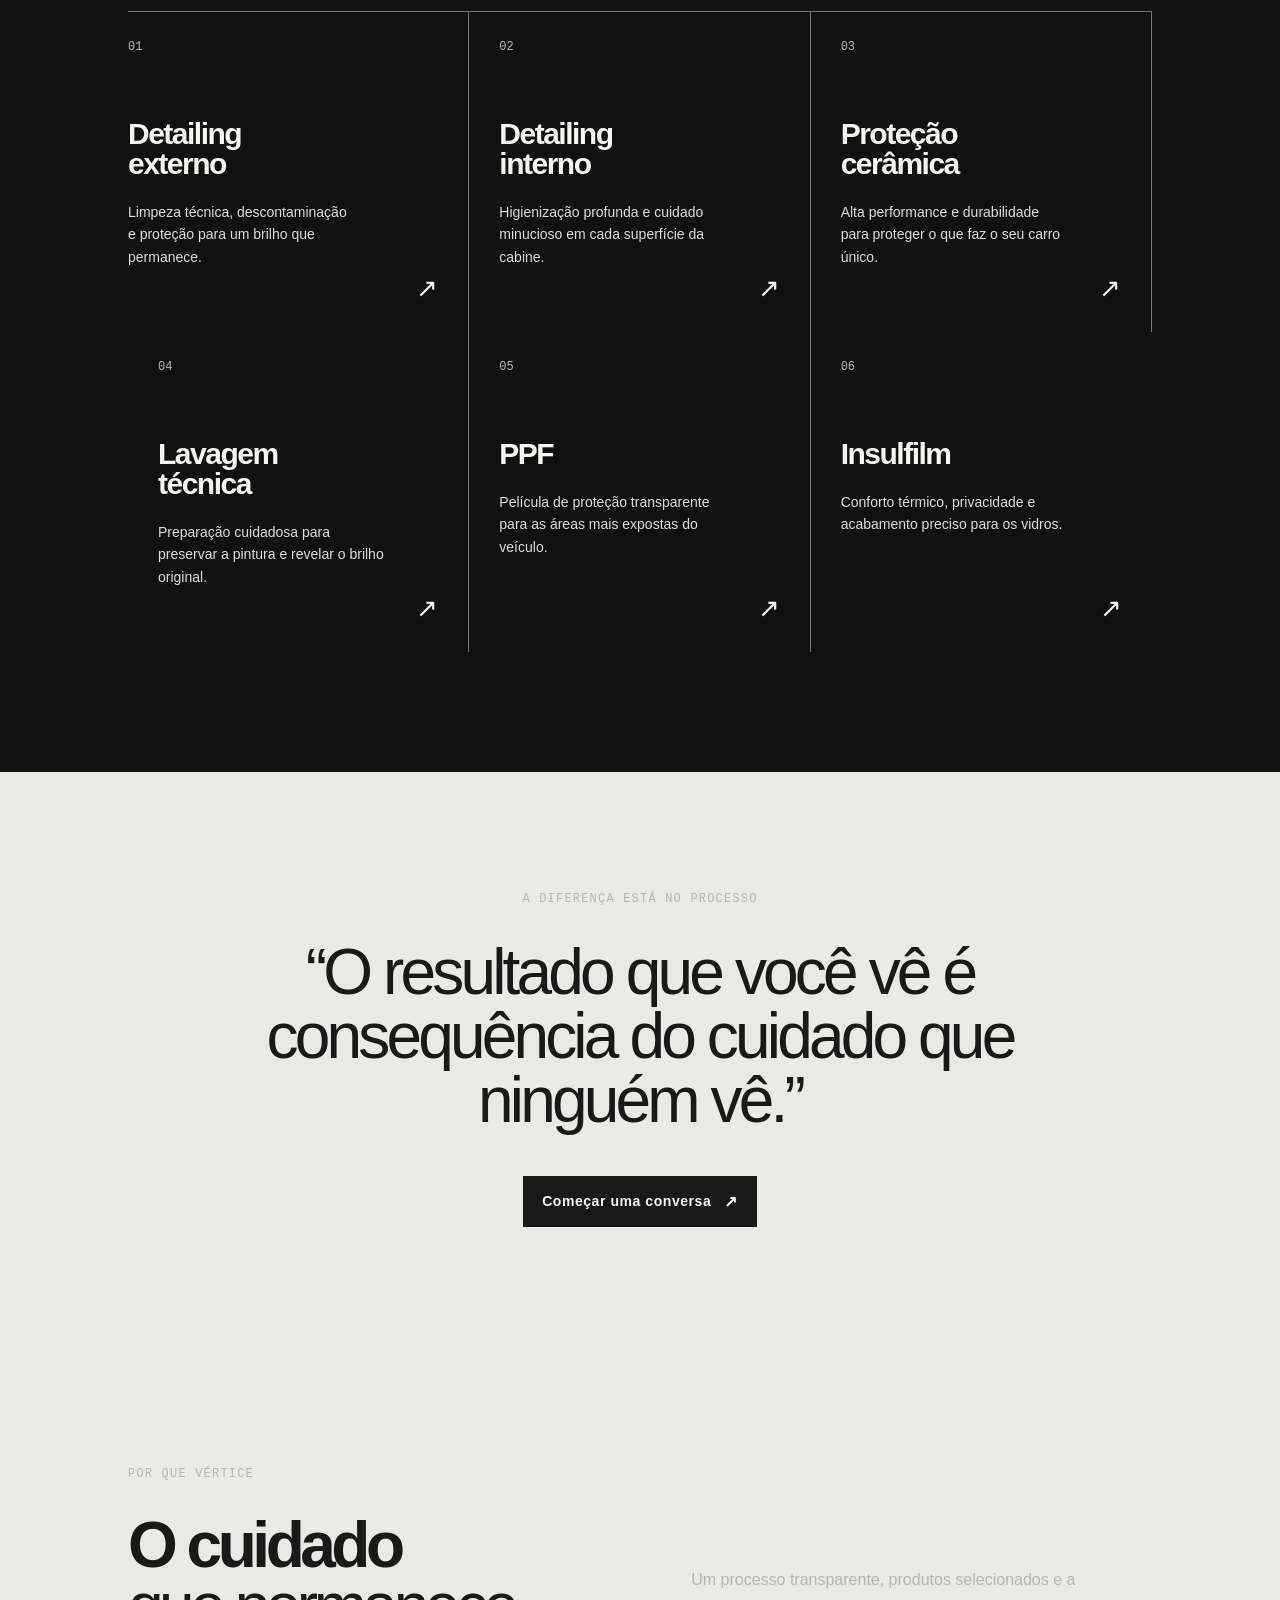
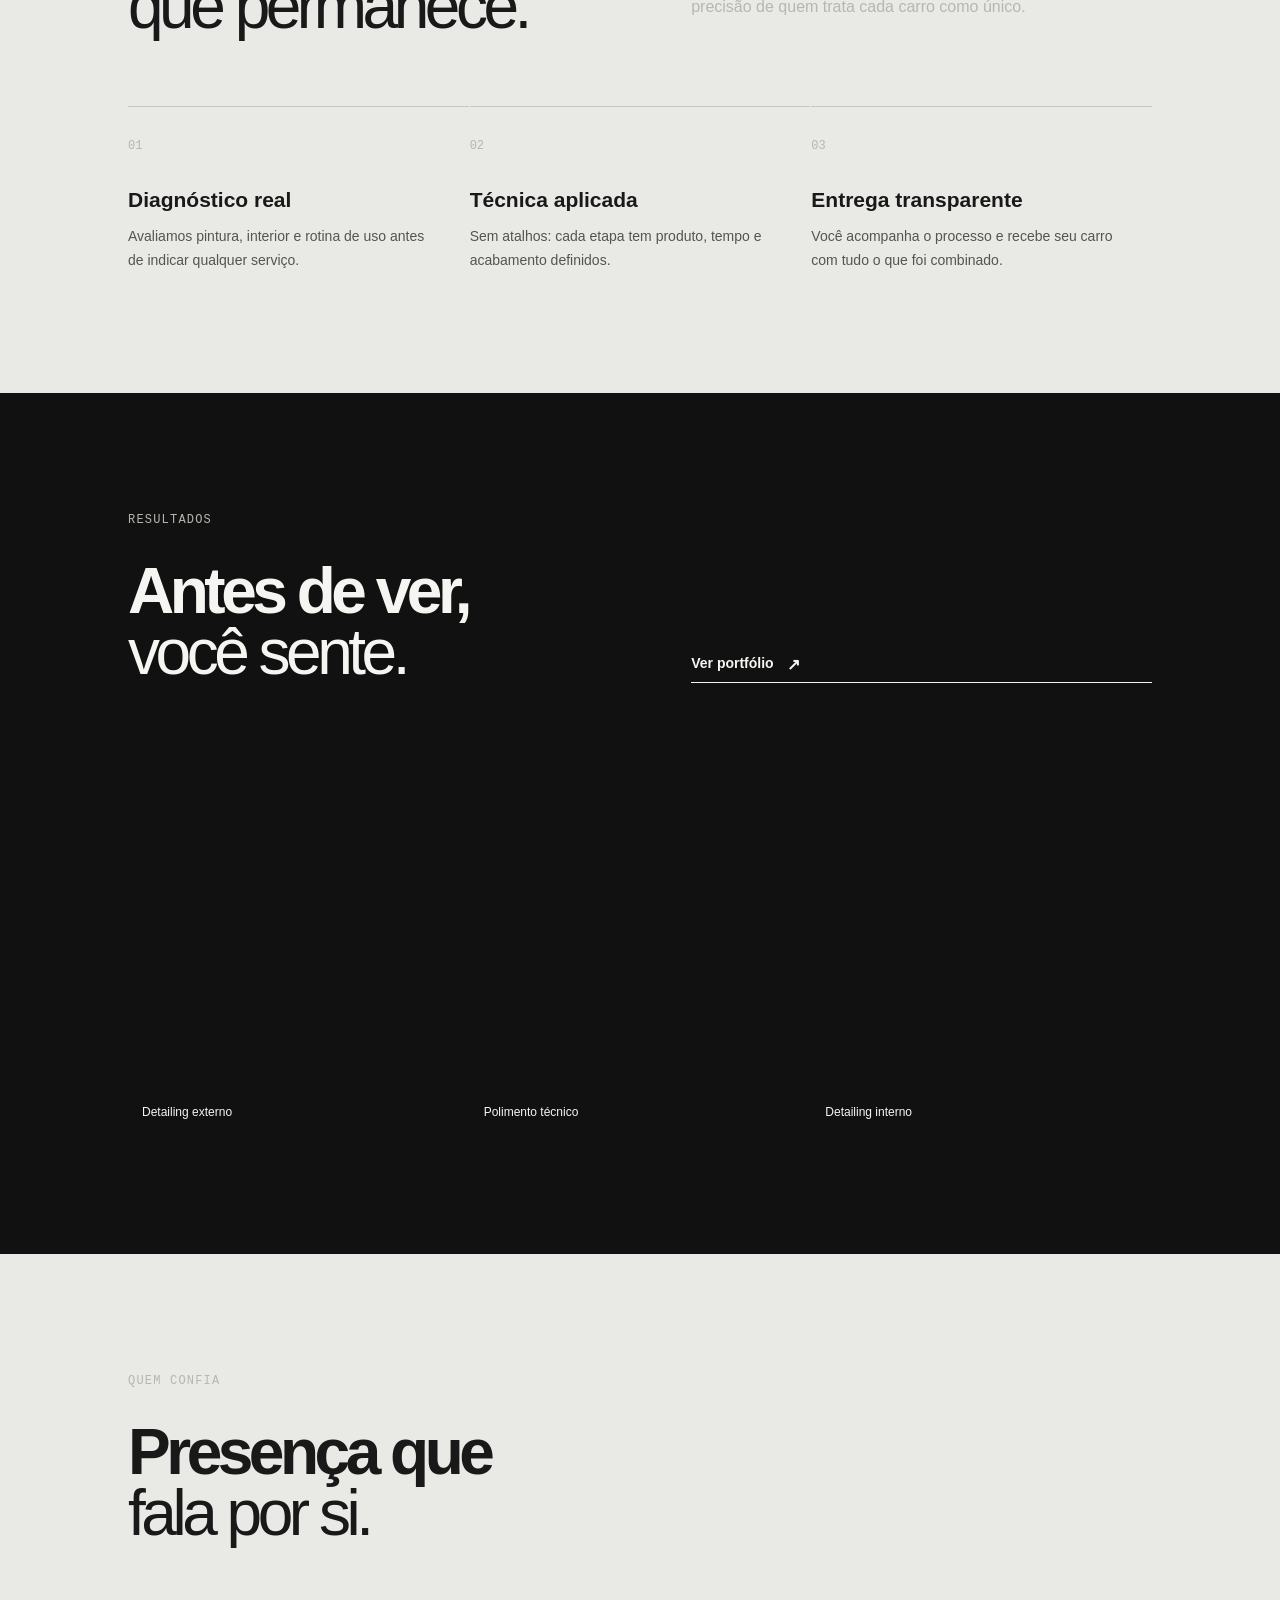
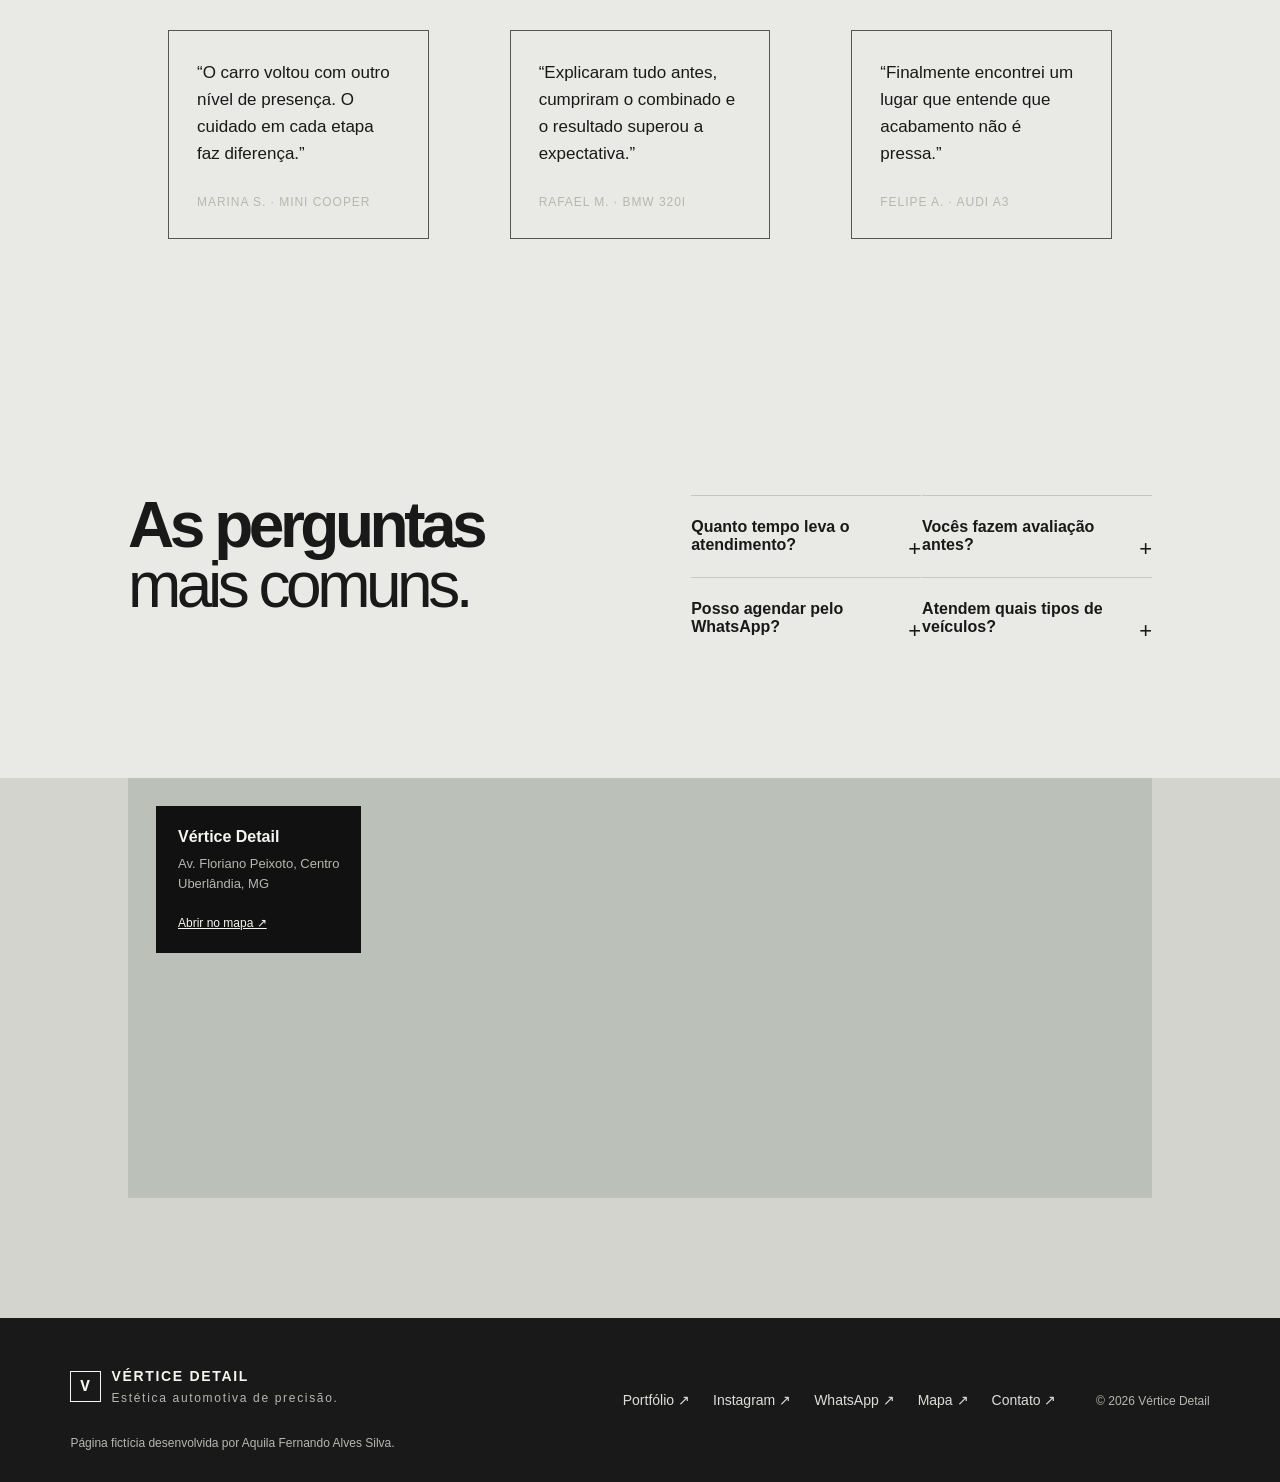
==== commit d5cba7a0: "Expands service offerings Makes the broader service range visible on both the home page and services" ====
--- a/index.html
+++ b/index.html
@@ -147,6 +147,24 @@
             </p>
             <a href="servicos.html" aria-label="Ver proteção cerâmica">↗</a>
           </article>
+          <article class="service-card">
+            <span class="service-index">04</span>
+            <h3>Lavagem<br />técnica</h3>
+            <p>Preparação cuidadosa para preservar a pintura e revelar o brilho original.</p>
+            <a href="servicos.html" aria-label="Ver lavagem técnica">↗</a>
+          </article>
+          <article class="service-card">
+            <span class="service-index">05</span>
+            <h3>PPF</h3>
+            <p>Película de proteção transparente para as áreas mais expostas do veículo.</p>
+            <a href="servicos.html" aria-label="Ver PPF">↗</a>
+          </article>
+          <article class="service-card">
+            <span class="service-index">06</span>
+            <h3>Insulfilm</h3>
+            <p>Conforto térmico, privacidade e acabamento preciso para os vidros.</p>
+            <a href="servicos.html" aria-label="Ver Insulfilm">↗</a>
+          </article>
         </div>
       </section>
       <section class="quote-section section-pad">
--- a/css/style.css
+++ b/css/style.css
@@ -736,7 +736,9 @@
   }
   .service-row p {
     max-width: none;
-  }
+    overflow-wrap: anywhere;
+  }
+  .service-copy { min-width: 0; }
   .service-row h3 {
     font-size: 22px;
   }
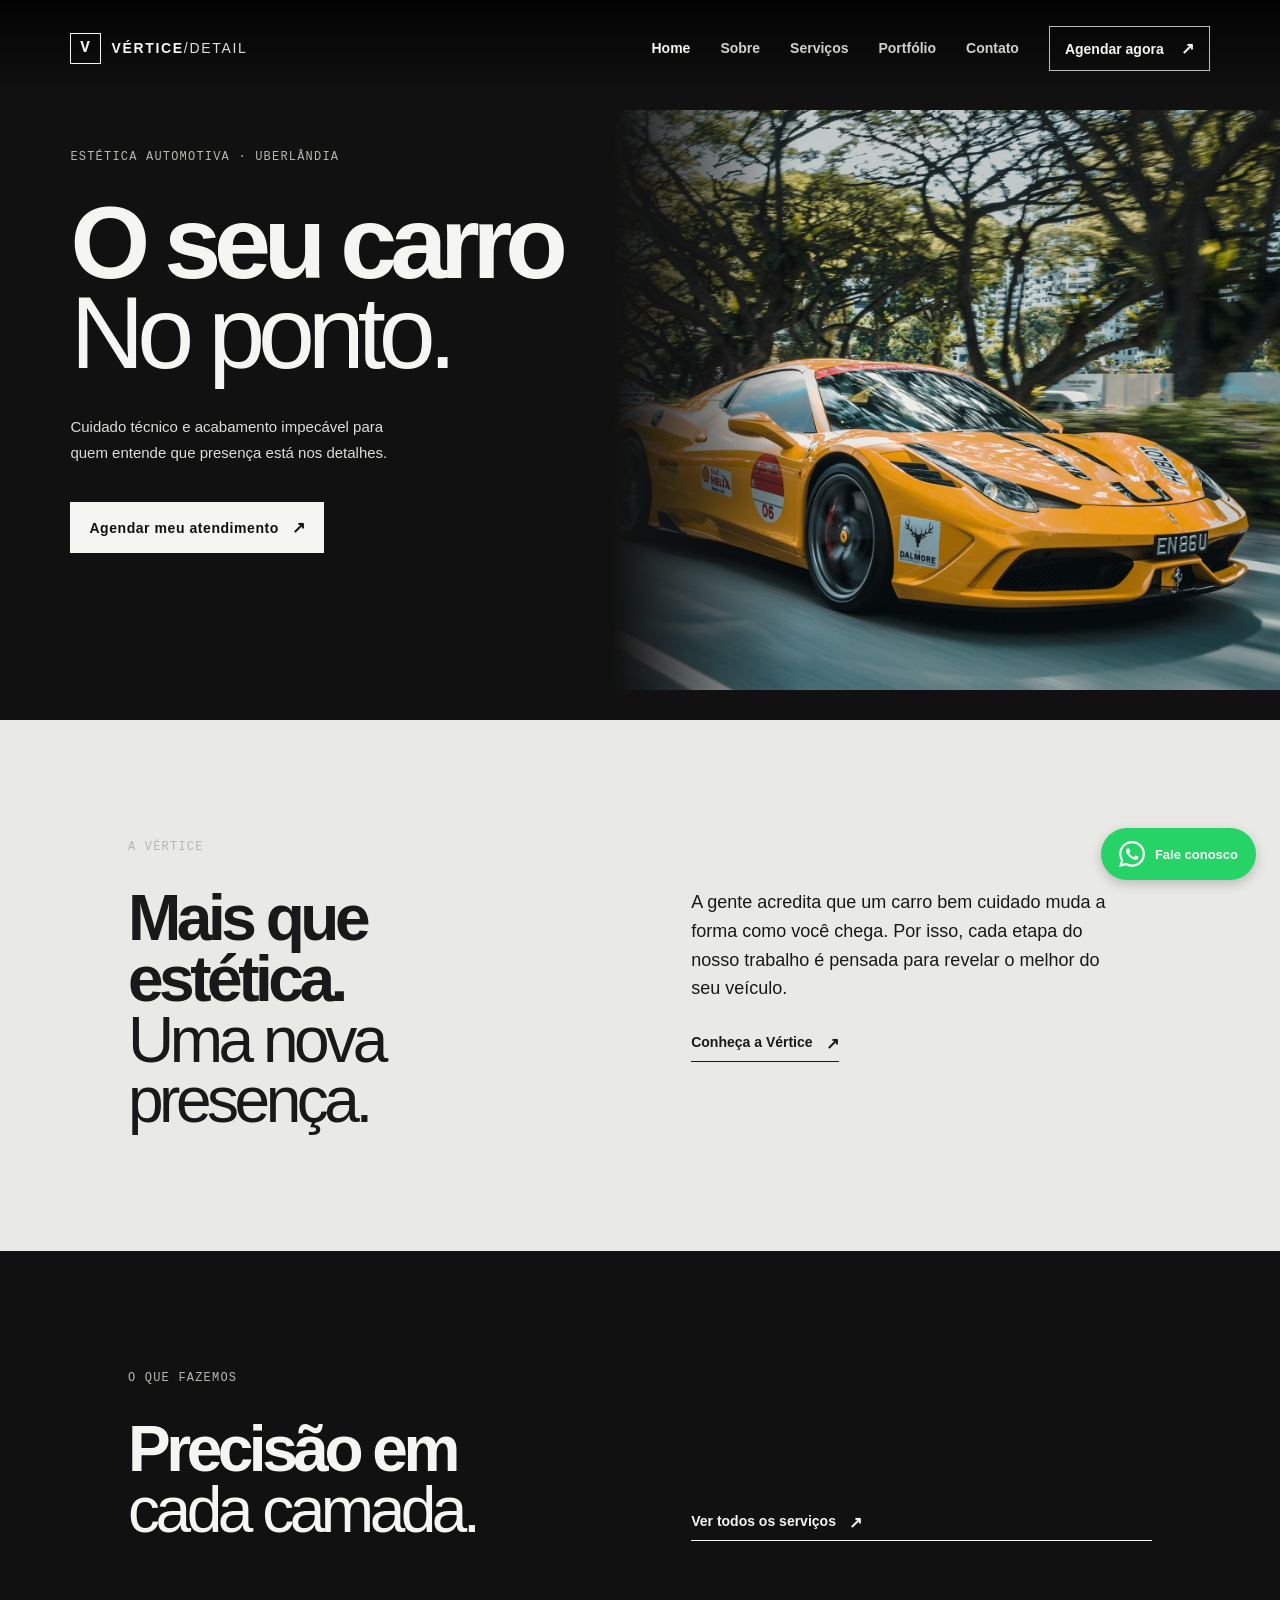
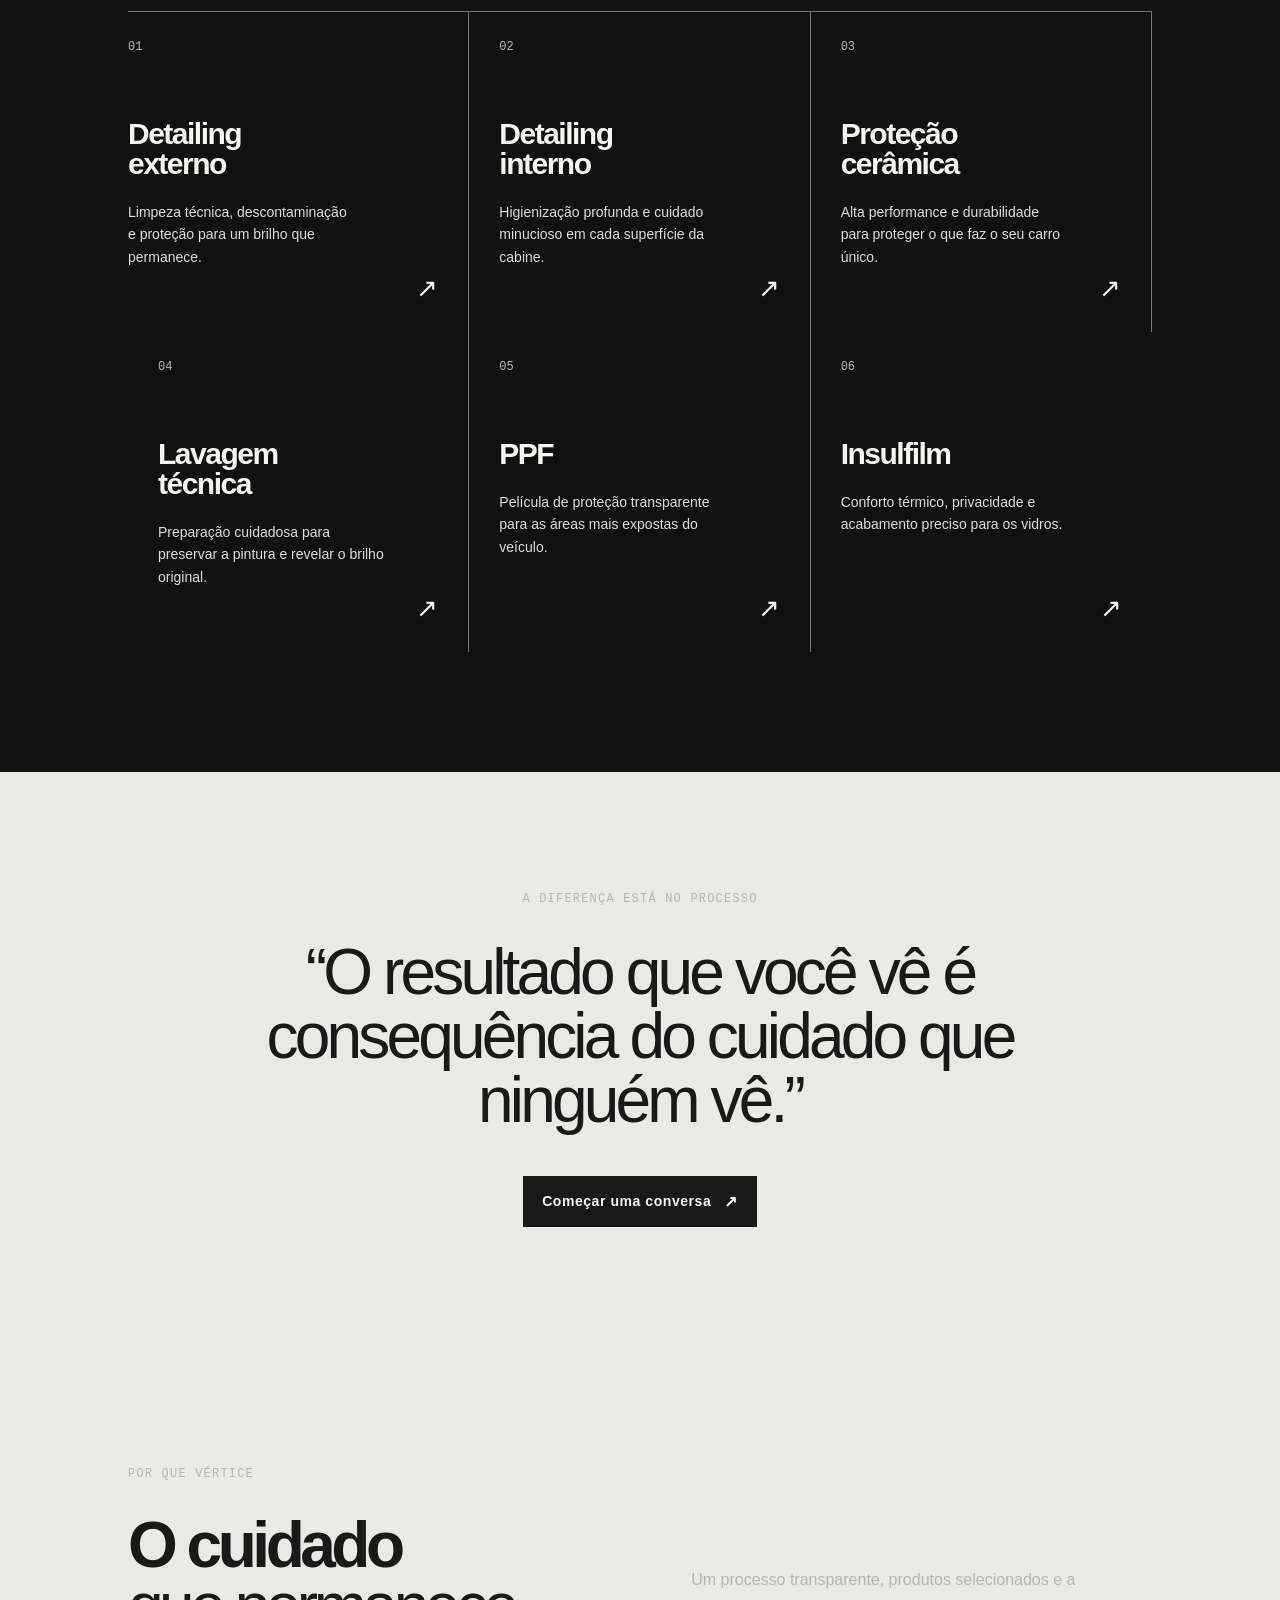
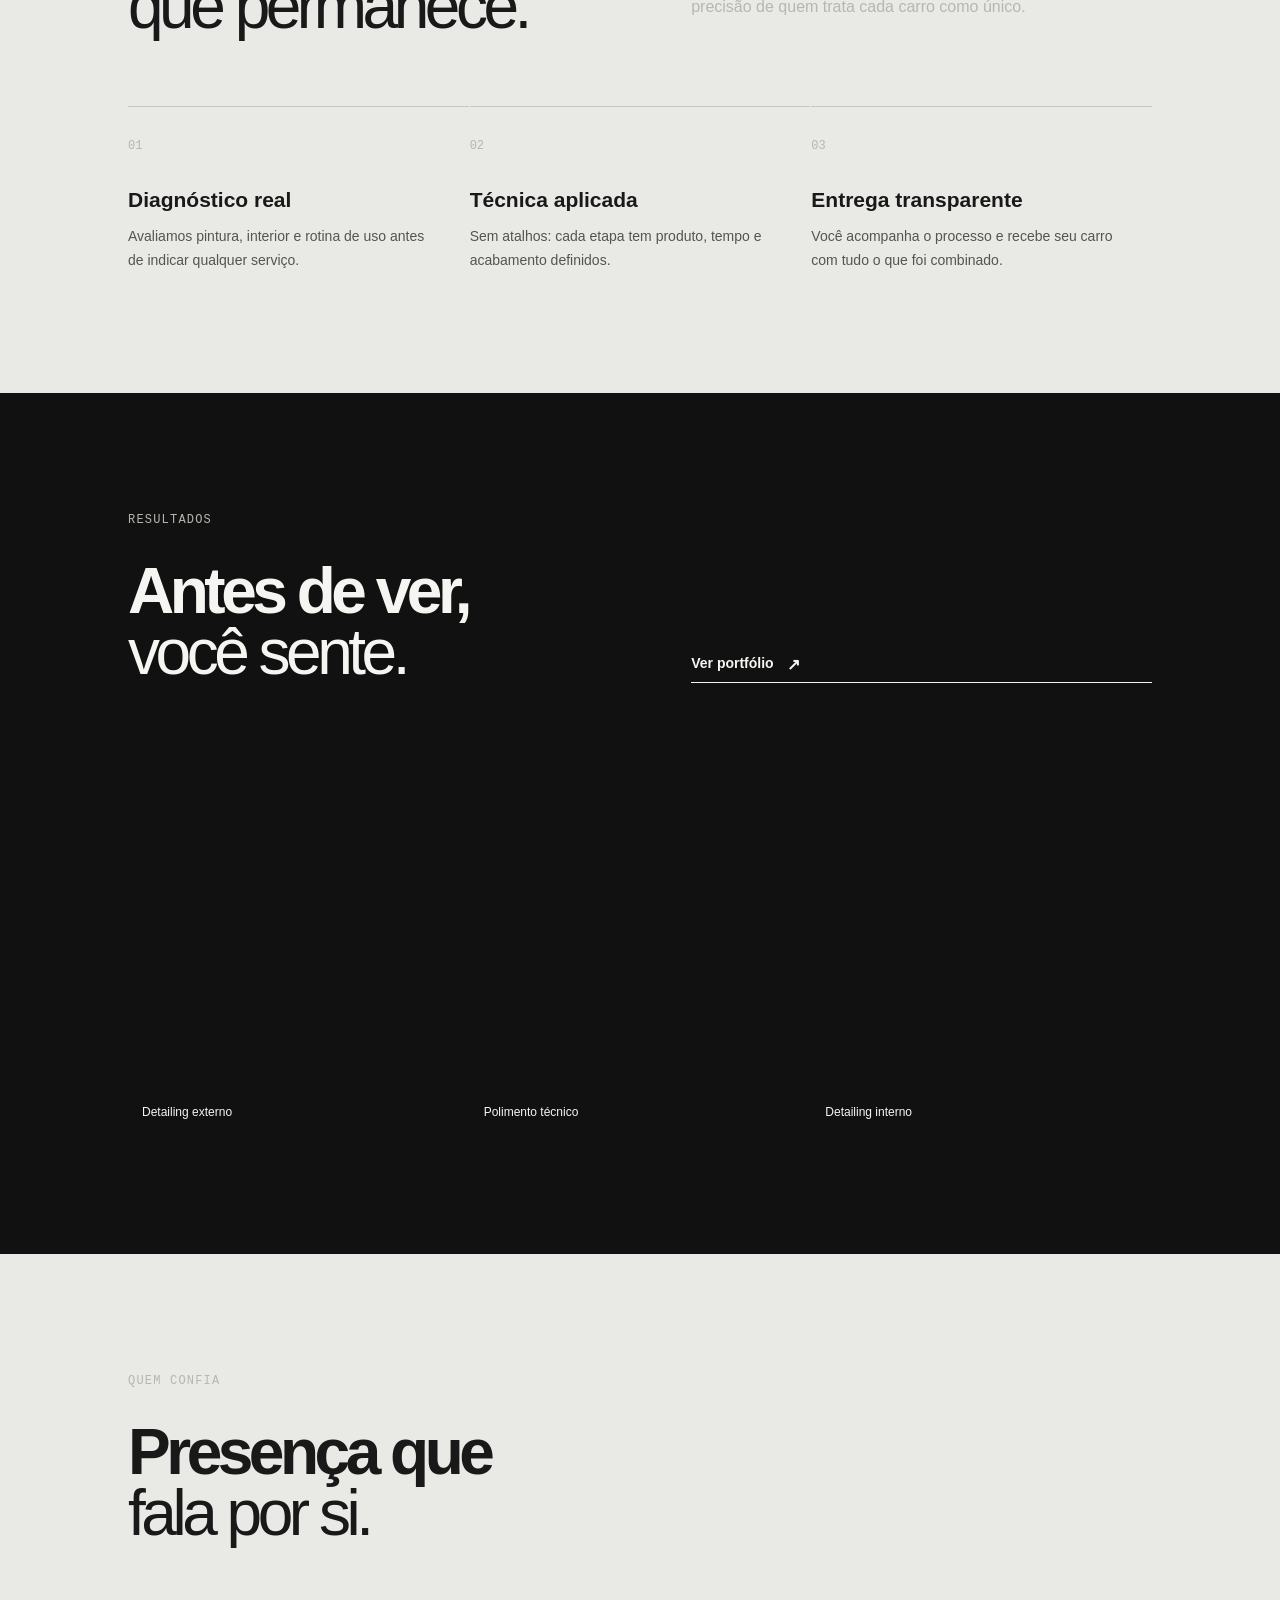
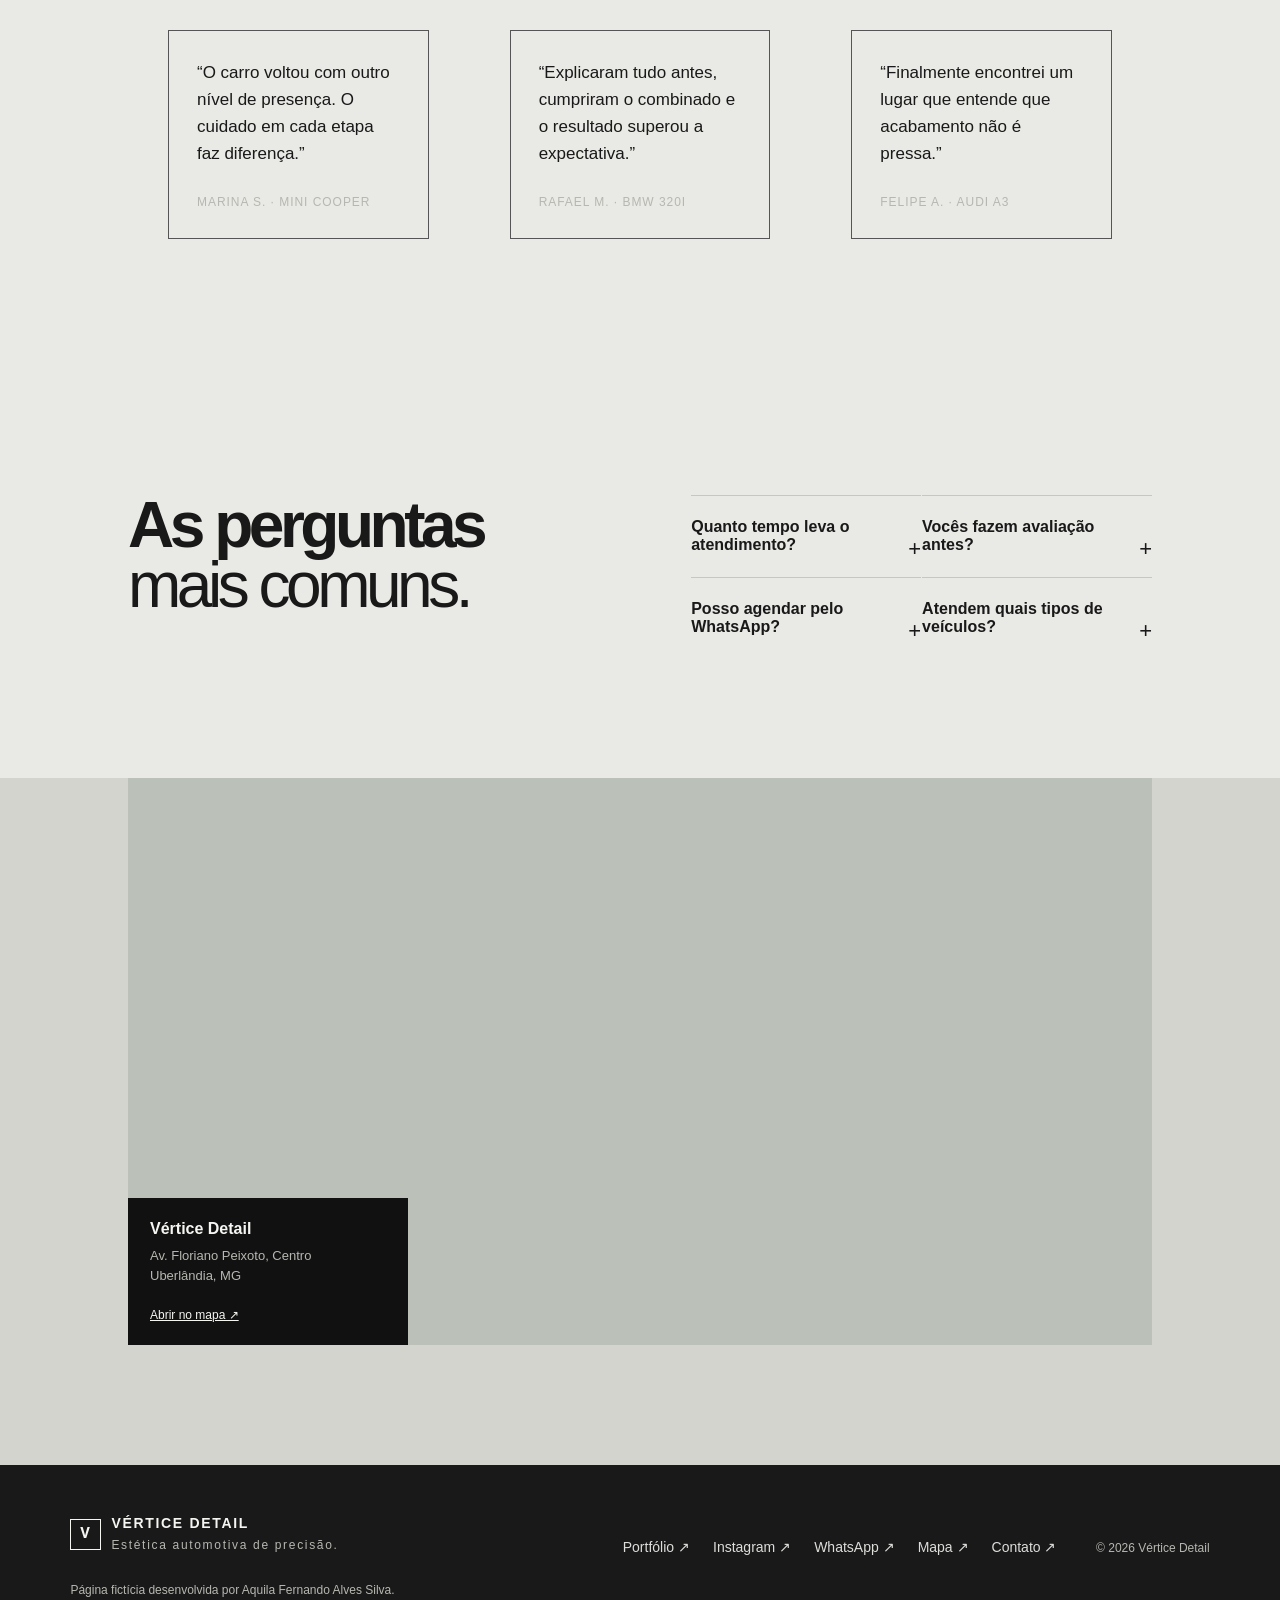
==== commit cd944bcf: "Updates homepage location Reflects the current service location so visitors receive accurate regiona" ====
--- a/index.html
+++ b/index.html
@@ -79,7 +79,7 @@
     <main id="main-content" tabindex="-1">
       <section class="hero home-hero">
         <div class="hero-copy reveal">
-          <p class="eyebrow">ESTÉTICA AUTOMOTIVA · SÃO PAULO</p>
+          <p class="eyebrow">ESTÉTICA AUTOMOTIVA · UBERLÂNDIA</p>
           <h1>O seu carro<br /><em>No ponto.</em></h1>
           <p class="hero-text">
             Cuidado técnico e acabamento impecável para quem entende que
--- a/css/style.css
+++ b/css/style.css
@@ -102,7 +102,7 @@
   animation: whatsapp-pulse 3s ease-in-out infinite;
   background: #25d366;
   border-radius: 50px;
-  box-shadow: 0 4px 12px rgba(0,0,0,.2);
+  box-shadow: 0 4px 12px rgba(0, 0, 0, 0.2);
   bottom: 20px;
   color: #fff;
   display: inline-flex;
@@ -114,11 +114,13 @@
   padding: 0 18px;
   position: fixed;
   right: 24px;
-  transition: transform .2s, box-shadow .2s;
+  transition:
+    transform 0.2s,
+    box-shadow 0.2s;
   z-index: 8;
 }
 .whatsapp-float:hover {
-  box-shadow: 0 7px 18px rgba(0,0,0,.28);
+  box-shadow: 0 7px 18px rgba(0, 0, 0, 0.28);
   transform: scale(1.05);
 }
 .whatsapp-float svg {
@@ -127,8 +129,18 @@
   width: 26px;
 }
 @keyframes whatsapp-pulse {
-  0%, 80%, 100% { box-shadow: 0 4px 12px rgba(0,0,0,.2), 0 0 0 0 rgba(37,211,102,.45); }
-  90% { box-shadow: 0 4px 12px rgba(0,0,0,.2), 0 0 0 10px rgba(37,211,102,0); }
+  0%,
+  80%,
+  100% {
+    box-shadow:
+      0 4px 12px rgba(0, 0, 0, 0.2),
+      0 0 0 0 rgba(37, 211, 102, 0.45);
+  }
+  90% {
+    box-shadow:
+      0 4px 12px rgba(0, 0, 0, 0.2),
+      0 0 0 10px rgba(37, 211, 102, 0);
+  }
 }
 .nav-contact {
   border: 1px solid #bdbdb7;
@@ -476,7 +488,10 @@
 .field textarea {
   min-height: 85px;
 }
-.field select { appearance: none; cursor: pointer; }
+.field select {
+  appearance: none;
+  cursor: pointer;
+}
 .form-status {
   color: #315f3d;
   font-size: 14px;
@@ -546,68 +561,313 @@
   display: grid;
   gap: 1px;
 }
-.feature-grid { grid-template-columns: repeat(3, 1fr); }
+.feature-grid {
+  grid-template-columns: repeat(3, 1fr);
+}
 .feature-card {
   border-top: 1px solid var(--line);
   padding: 28px 28px 0 0;
 }
-.feature-card h3 { font-size: 21px; margin: 35px 0 13px; }
-.feature-card p { color: #55554f; font-size: 14px; line-height: 1.7; margin: 0; }
-.gallery-grid { grid-template-columns: repeat(3, 1fr); }
-.gallery-item { background: var(--black); border: 0; cursor: zoom-in; padding: 0; text-align: left; }
-.gallery-item img { aspect-ratio: 1 / 1; display: block; filter: grayscale(15%); object-fit: cover; transition: opacity .25s, transform .25s; width: 100%; }
-.gallery-item:hover img { opacity: .78; transform: scale(.98); }
-.gallery-caption { background: var(--black); color: var(--white); display: block; font-size: 12px; padding: 12px 14px 15px; }
-.testimonial-grid { grid-template-columns: repeat(3, 1fr); }
-.testimonial { border: 1px solid #555; padding: 28px; }
-.testimonial blockquote { font-size: 17px; line-height: 1.6; margin: 0 0 24px; }
-.testimonial cite { color: var(--muted); font-size: 12px; font-style: normal; letter-spacing: .08em; text-transform: uppercase; }
-.faq-grid { grid-template-columns: 1fr 1fr; }
-.faq-item { border-top: 1px solid var(--line); }
-.faq-item summary { cursor: pointer; font-size: 16px; font-weight: 700; list-style: none; padding: 22px 30px 22px 0; position: relative; }
-.faq-item summary::-webkit-details-marker { display: none; }
-.faq-item summary::after { content: "+"; font-size: 22px; font-weight: 400; position: absolute; right: 0; }
-.faq-item[open] summary::after { content: "-"; }
-.faq-item p { color: #55554f; font-size: 14px; line-height: 1.7; margin: -5px 0 22px; max-width: 470px; }
-.map-section { background: #d4d4ce; padding: 0 10vw 120px; }
-.map-frame { background: #bbc1b9; min-height: 420px; overflow: hidden; position: relative; }
-.map-embed { border: 0; display: block; height: 420px; width: 100%; }
-.map-info { background: var(--black); color: var(--white); left: 28px; max-width: 280px; padding: 22px; position: absolute; top: 28px; z-index: 1; }
-.map-info p { color: var(--muted); font-size: 13px; line-height: 1.6; margin: 8px 0 18px; }
-.map-info a { color: var(--white); font-size: 12px; text-decoration: underline; }
-.lightbox { align-items: center; background: rgba(0,0,0,.9); display: none; inset: 0; justify-content: center; padding: 5vw; position: fixed; z-index: 20; }
-.lightbox.open { display: flex; }
-.lightbox img { max-height: 85vh; max-width: 92vw; object-fit: contain; }
-.lightbox-close { background: transparent; border: 1px solid var(--white); color: var(--white); cursor: pointer; font-size: 24px; line-height: 1; padding: 8px 13px; position: absolute; right: 28px; top: 28px; }
-.filter-bar { display: flex; flex-wrap: wrap; gap: 10px; margin: 0 0 50px; }
-.filter-button { background: transparent; border: 1px solid #777; color: var(--white); cursor: pointer; font-size: 12px; padding: 12px 16px; }
-.filter-button.active, .filter-button:hover { background: var(--white); color: var(--black); }
-.portfolio-grid { display: grid; gap: 28px; grid-template-columns: repeat(2, 1fr); }
-.portfolio-card { border: 1px solid #555; }
-.portfolio-card[hidden] { display: none; }
-.portfolio-card img { aspect-ratio: 16 / 10; display: block; object-fit: cover; width: 100%; }
-.portfolio-card-content { padding: 22px; }
-.portfolio-card-content h2 { font-size: 24px; margin: 0 0 8px; }
-.portfolio-card-content p { color: var(--muted); font-size: 13px; line-height: 1.6; margin: 0; }
-.comparison { background: #2b2b2b; margin-top: 80px; padding: 30px; }
-.comparison h2 { font-size: 30px; margin: 0 0 22px; }
-.comparison-stage { overflow: hidden; position: relative; }
-.comparison-stage img { aspect-ratio: 16 / 9; display: block; object-fit: cover; width: 100%; }
-.comparison-after { clip-path: inset(0 0 0 50%); inset: 0; position: absolute; }
-.comparison-range { appearance: none; background: transparent; inset: 0; margin: 0; position: absolute; width: 100%; }
-.comparison-range::-webkit-slider-thumb { appearance: none; background: var(--white); border: 2px solid var(--black); border-radius: 50%; cursor: ew-resize; height: 24px; width: 24px; }
-.comparison-label { background: var(--black); color: var(--white); font: 11px monospace; padding: 7px 9px; position: absolute; top: 14px; }
-.comparison-label.before { left: 14px; }.comparison-label.after { right: 14px; }
-.booking-note { border-left: 2px solid var(--ink); padding-left: 20px; }
+.feature-card h3 {
+  font-size: 21px;
+  margin: 35px 0 13px;
+}
+.feature-card p {
+  color: #55554f;
+  font-size: 14px;
+  line-height: 1.7;
+  margin: 0;
+}
+.gallery-grid {
+  grid-template-columns: repeat(3, 1fr);
+}
+.gallery-item {
+  background: var(--black);
+  border: 0;
+  cursor: zoom-in;
+  padding: 0;
+  text-align: left;
+}
+.gallery-item img {
+  aspect-ratio: 1 / 1;
+  display: block;
+  filter: grayscale(15%);
+  object-fit: cover;
+  transition:
+    opacity 0.25s,
+    transform 0.25s;
+  width: 100%;
+}
+.gallery-item:hover img {
+  opacity: 0.78;
+  transform: scale(0.98);
+}
+.gallery-caption {
+  background: var(--black);
+  color: var(--white);
+  display: block;
+  font-size: 12px;
+  padding: 12px 14px 15px;
+}
+.testimonial-grid {
+  grid-template-columns: repeat(3, 1fr);
+}
+.testimonial {
+  border: 1px solid #555;
+  padding: 28px;
+}
+.testimonial blockquote {
+  font-size: 17px;
+  line-height: 1.6;
+  margin: 0 0 24px;
+}
+.testimonial cite {
+  color: var(--muted);
+  font-size: 12px;
+  font-style: normal;
+  letter-spacing: 0.08em;
+  text-transform: uppercase;
+}
+.faq-grid {
+  grid-template-columns: 1fr 1fr;
+}
+.faq-item {
+  border-top: 1px solid var(--line);
+}
+.faq-item summary {
+  cursor: pointer;
+  font-size: 16px;
+  font-weight: 700;
+  list-style: none;
+  padding: 22px 30px 22px 0;
+  position: relative;
+}
+.faq-item summary::-webkit-details-marker {
+  display: none;
+}
+.faq-item summary::after {
+  content: "+";
+  font-size: 22px;
+  font-weight: 400;
+  position: absolute;
+  right: 0;
+}
+.faq-item[open] summary::after {
+  content: "-";
+}
+.faq-item p {
+  color: #55554f;
+  font-size: 14px;
+  line-height: 1.7;
+  margin: -5px 0 22px;
+  max-width: 470px;
+}
+.map-section {
+  background: #d4d4ce;
+  padding: 0 10vw 120px;
+}
+.map-frame {
+  background: #bbc1b9;
+  min-height: 420px;
+  overflow: hidden;
+  position: relative;
+}
+.map-embed {
+  border: 0;
+  display: block;
+  height: 420px;
+  width: 100%;
+}
+.map-info {
+  background: var(--black);
+  color: var(--white);
+  left: 28px;
+  max-width: 280px;
+  padding: 22px;
+  top: 28px;
+  z-index: 1;
+}
+.map-info p {
+  color: var(--muted);
+  font-size: 13px;
+  line-height: 1.6;
+  margin: 8px 0 18px;
+}
+.map-info a {
+  color: var(--white);
+  font-size: 12px;
+  text-decoration: underline;
+}
+.lightbox {
+  align-items: center;
+  background: rgba(0, 0, 0, 0.9);
+  display: none;
+  inset: 0;
+  justify-content: center;
+  padding: 5vw;
+  position: fixed;
+  z-index: 20;
+}
+.lightbox.open {
+  display: flex;
+}
+.lightbox img {
+  max-height: 85vh;
+  max-width: 92vw;
+  object-fit: contain;
+}
+.lightbox-close {
+  background: transparent;
+  border: 1px solid var(--white);
+  color: var(--white);
+  cursor: pointer;
+  font-size: 24px;
+  line-height: 1;
+  padding: 8px 13px;
+  position: absolute;
+  right: 28px;
+  top: 28px;
+}
+.filter-bar {
+  display: flex;
+  flex-wrap: wrap;
+  gap: 10px;
+  margin: 0 0 50px;
+}
+.filter-button {
+  background: transparent;
+  border: 1px solid #777;
+  color: var(--white);
+  cursor: pointer;
+  font-size: 12px;
+  padding: 12px 16px;
+}
+.filter-button.active,
+.filter-button:hover {
+  background: var(--white);
+  color: var(--black);
+}
+.portfolio-grid {
+  display: grid;
+  gap: 28px;
+  grid-template-columns: repeat(2, 1fr);
+}
+.portfolio-card {
+  border: 1px solid #555;
+}
+.portfolio-card[hidden] {
+  display: none;
+}
+.portfolio-card img {
+  aspect-ratio: 16 / 10;
+  display: block;
+  object-fit: cover;
+  width: 100%;
+}
+.portfolio-card-content {
+  padding: 22px;
+}
+.portfolio-card-content h2 {
+  font-size: 24px;
+  margin: 0 0 8px;
+}
+.portfolio-card-content p {
+  color: var(--muted);
+  font-size: 13px;
+  line-height: 1.6;
+  margin: 0;
+}
+.comparison {
+  background: #2b2b2b;
+  margin-top: 80px;
+  padding: 30px;
+}
+.comparison h2 {
+  font-size: 30px;
+  margin: 0 0 22px;
+}
+.comparison-stage {
+  overflow: hidden;
+  position: relative;
+}
+.comparison-stage img {
+  aspect-ratio: 16 / 9;
+  display: block;
+  object-fit: cover;
+  width: 100%;
+}
+.comparison-after {
+  clip-path: inset(0 0 0 50%);
+  inset: 0;
+  position: absolute;
+}
+.comparison-range {
+  appearance: none;
+  background: transparent;
+  inset: 0;
+  margin: 0;
+  position: absolute;
+  width: 100%;
+}
+.comparison-range::-webkit-slider-thumb {
+  appearance: none;
+  background: var(--white);
+  border: 2px solid var(--black);
+  border-radius: 50%;
+  cursor: ew-resize;
+  height: 24px;
+  width: 24px;
+}
+.comparison-label {
+  background: var(--black);
+  color: var(--white);
+  font: 11px monospace;
+  padding: 7px 9px;
+  position: absolute;
+  top: 14px;
+}
+.comparison-label.before {
+  left: 14px;
+}
+.comparison-label.after {
+  right: 14px;
+}
+.booking-note {
+  border-left: 2px solid var(--ink);
+  padding-left: 20px;
+}
 
 @media (max-width: 700px) {
-  .feature-grid, .testimonial-grid, .gallery-grid, .faq-grid, .portfolio-grid { grid-template-columns: 1fr; }
-  .feature-card { padding-bottom: 25px; }
-  .map-section { padding: 0 8vw 80px; }
-  .map-frame { min-height: 0; }
-  .map-embed { height: clamp(300px, 82vw, 420px); }
-  .map-info { left: 0; max-width: none; position: relative; right: auto; top: auto; }
-  .comparison { margin-top: 55px; padding: 18px; }
+  .feature-grid,
+  .testimonial-grid,
+  .gallery-grid,
+  .faq-grid,
+  .portfolio-grid {
+    grid-template-columns: 1fr;
+  }
+  .feature-card {
+    padding-bottom: 25px;
+  }
+  .map-section {
+    padding: 0 8vw 80px;
+  }
+  .map-frame {
+    min-height: 0;
+  }
+  .map-embed {
+    height: clamp(300px, 82vw, 420px);
+  }
+  .map-info {
+    left: 0;
+    max-width: none;
+    position: relative;
+    right: auto;
+    top: auto;
+  }
+  .comparison {
+    margin-top: 55px;
+    padding: 18px;
+  }
 }
 
 @media (prefers-reduced-motion: reduce) {
@@ -622,8 +882,16 @@
 }
 /* Adaptações para telas pequenas. */
 @media (max-width: 700px) {
-  .whatsapp-float { border-radius: 50%; min-height: 52px; padding: 0; right: 20px; width: 52px; }
-  .whatsapp-float span { display: none; }
+  .whatsapp-float {
+    border-radius: 50%;
+    min-height: 52px;
+    padding: 0;
+    right: 20px;
+    width: 52px;
+  }
+  .whatsapp-float span {
+    display: none;
+  }
   .site-header {
     height: 72px;
     padding: 0 6vw;
@@ -738,7 +1006,9 @@
     max-width: none;
     overflow-wrap: anywhere;
   }
-  .service-copy { min-width: 0; }
+  .service-copy {
+    min-width: 0;
+  }
   .service-row h3 {
     font-size: 22px;
   }
